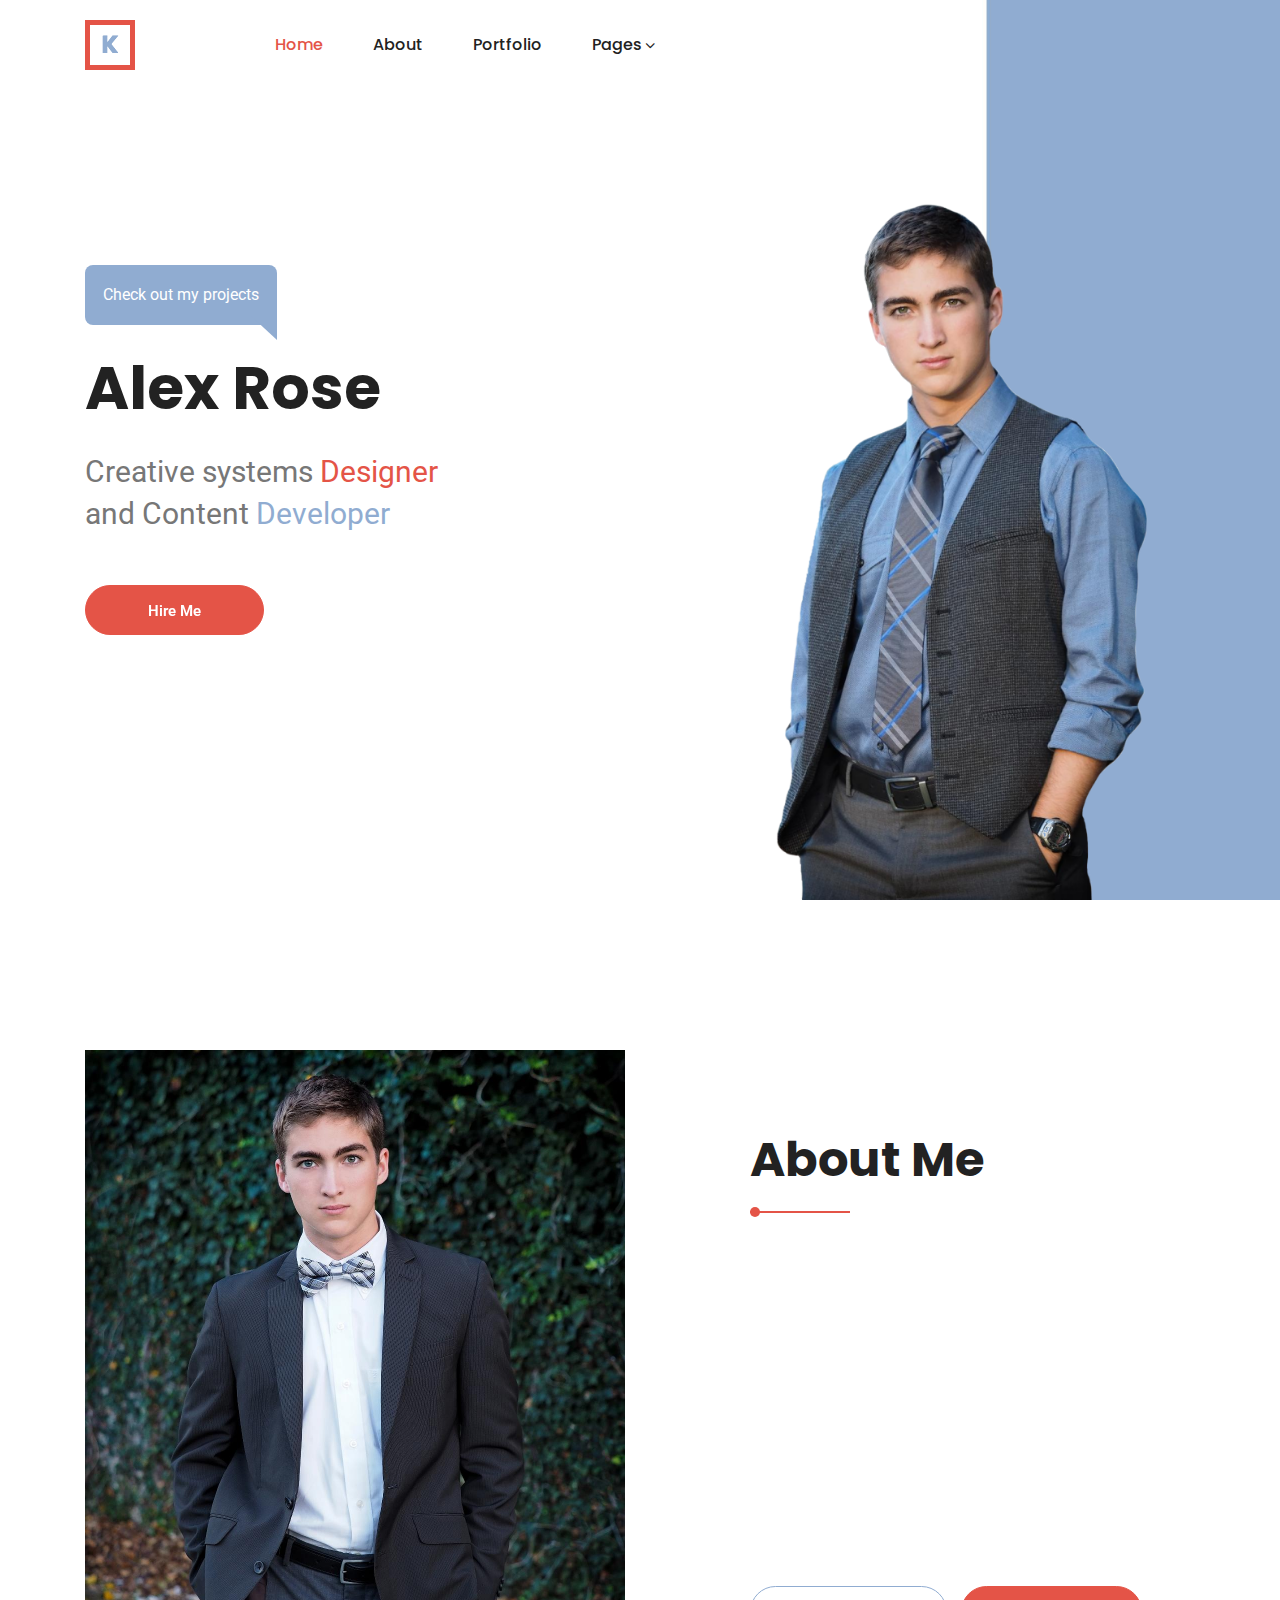
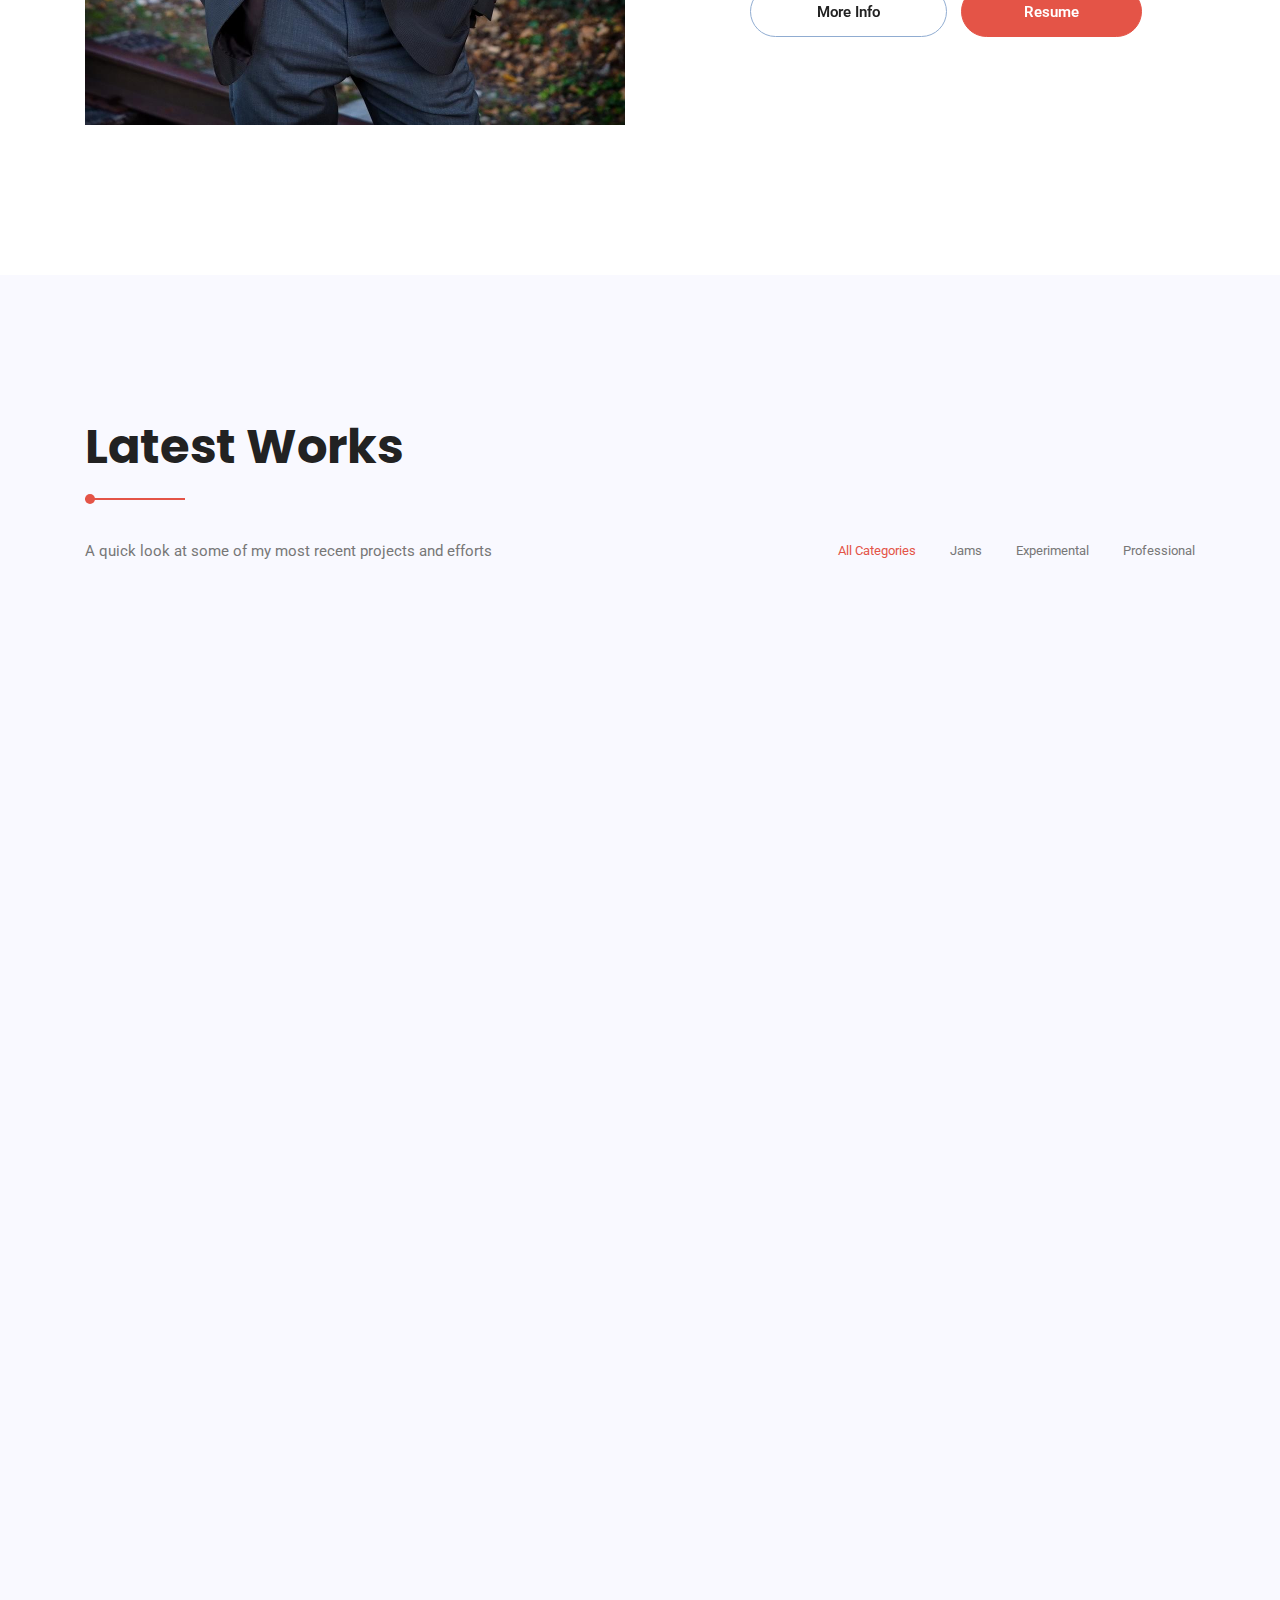
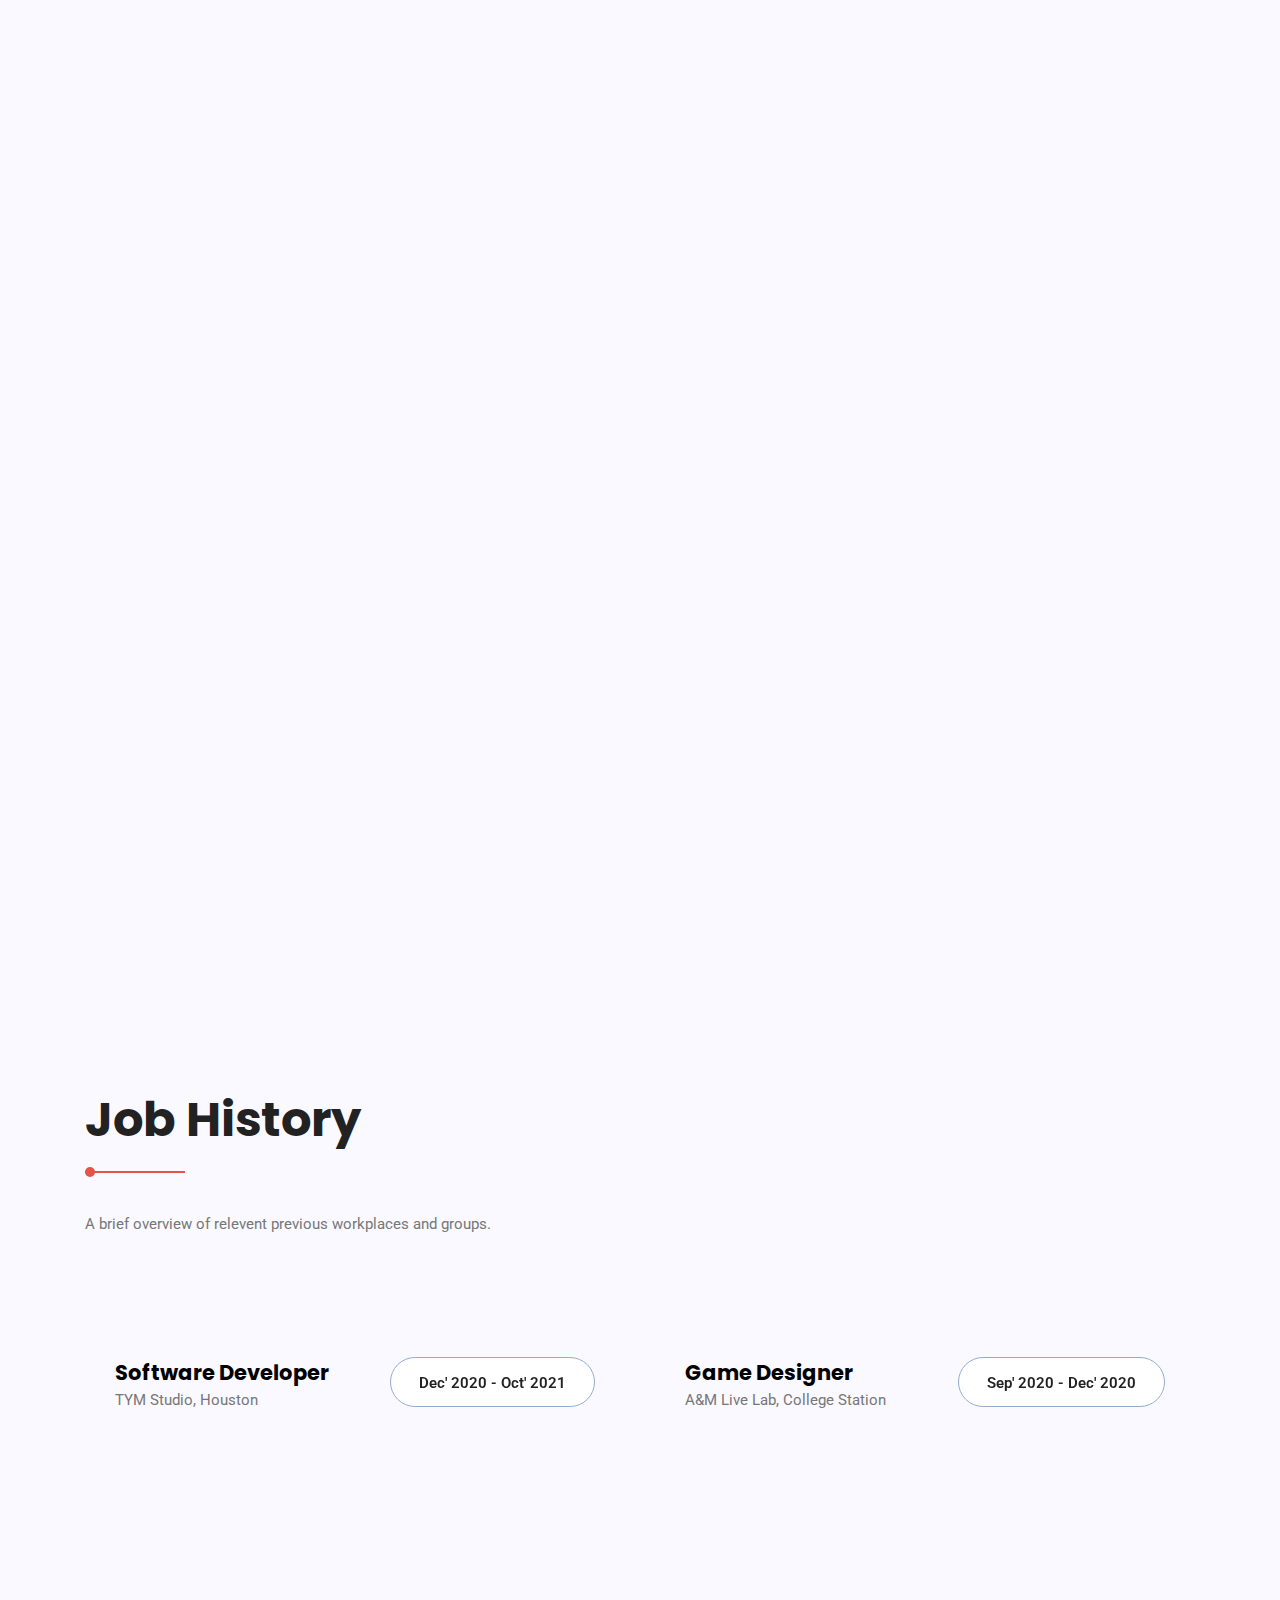
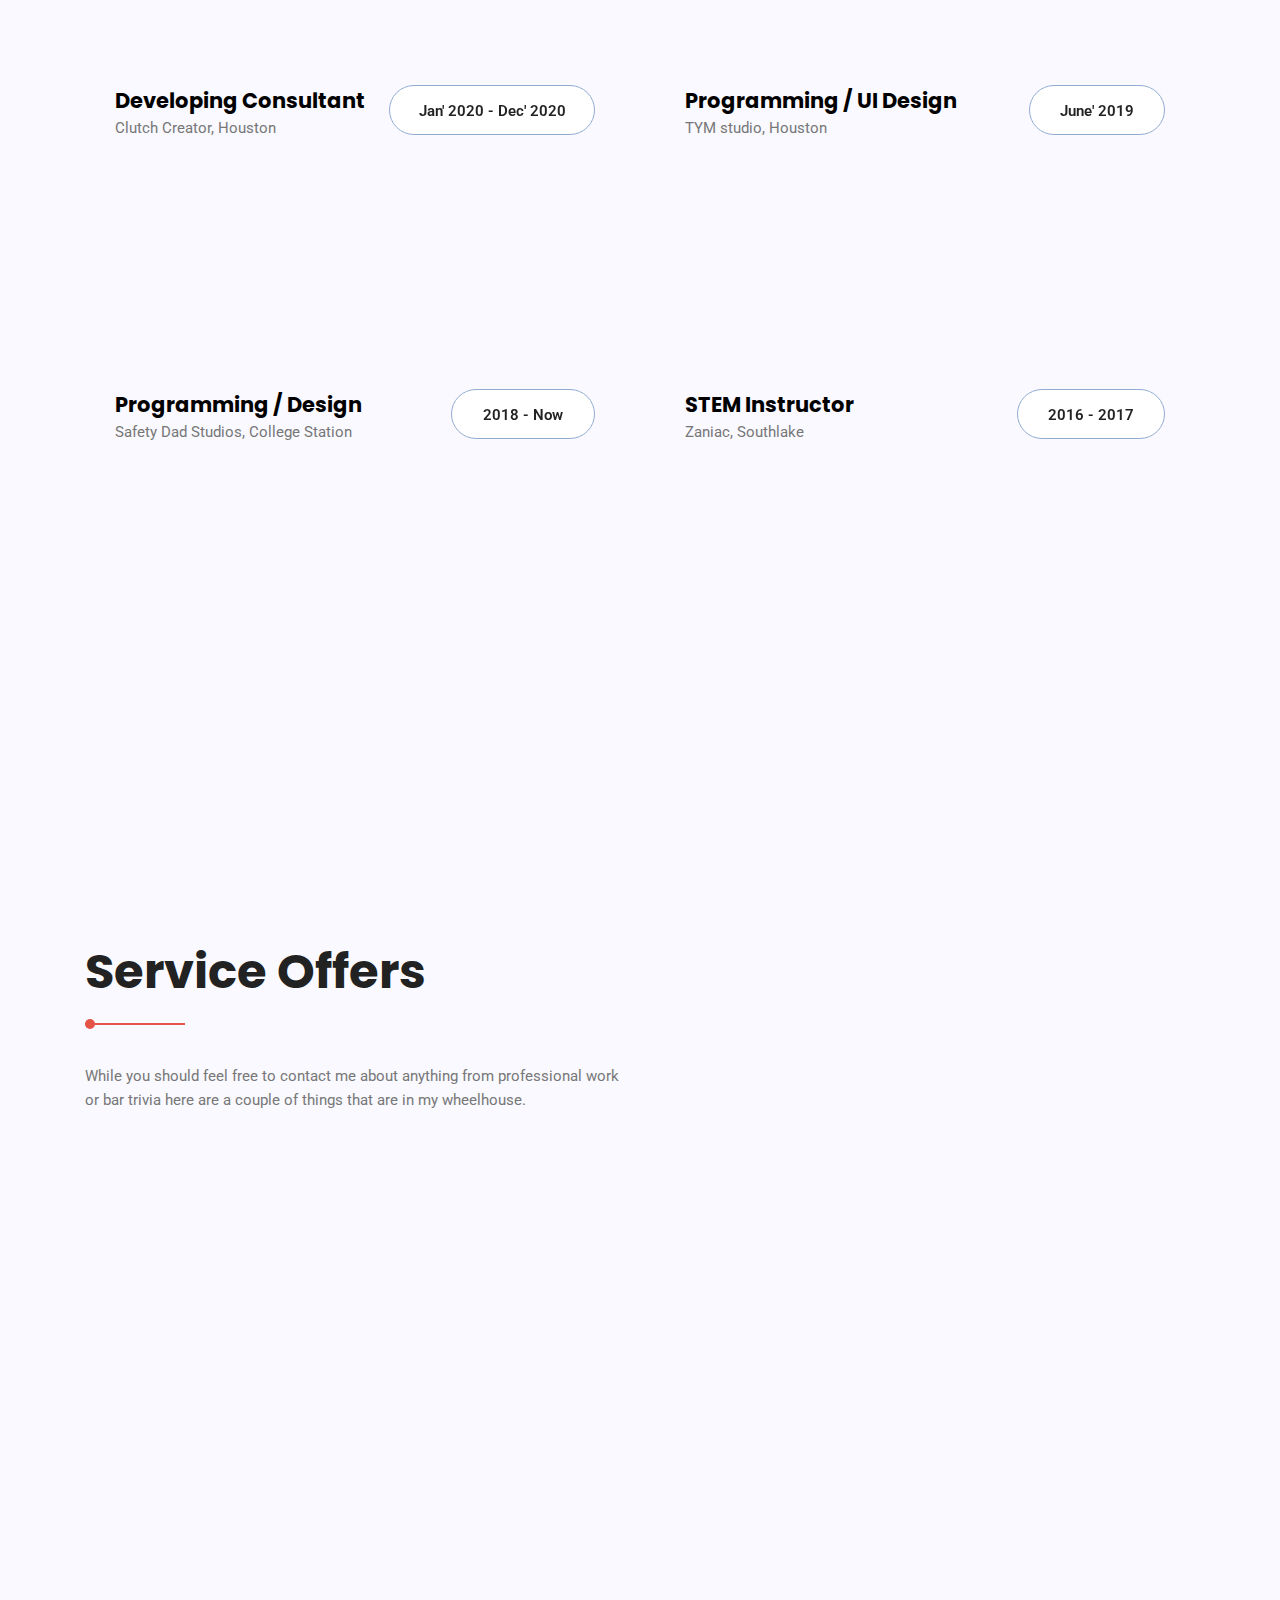
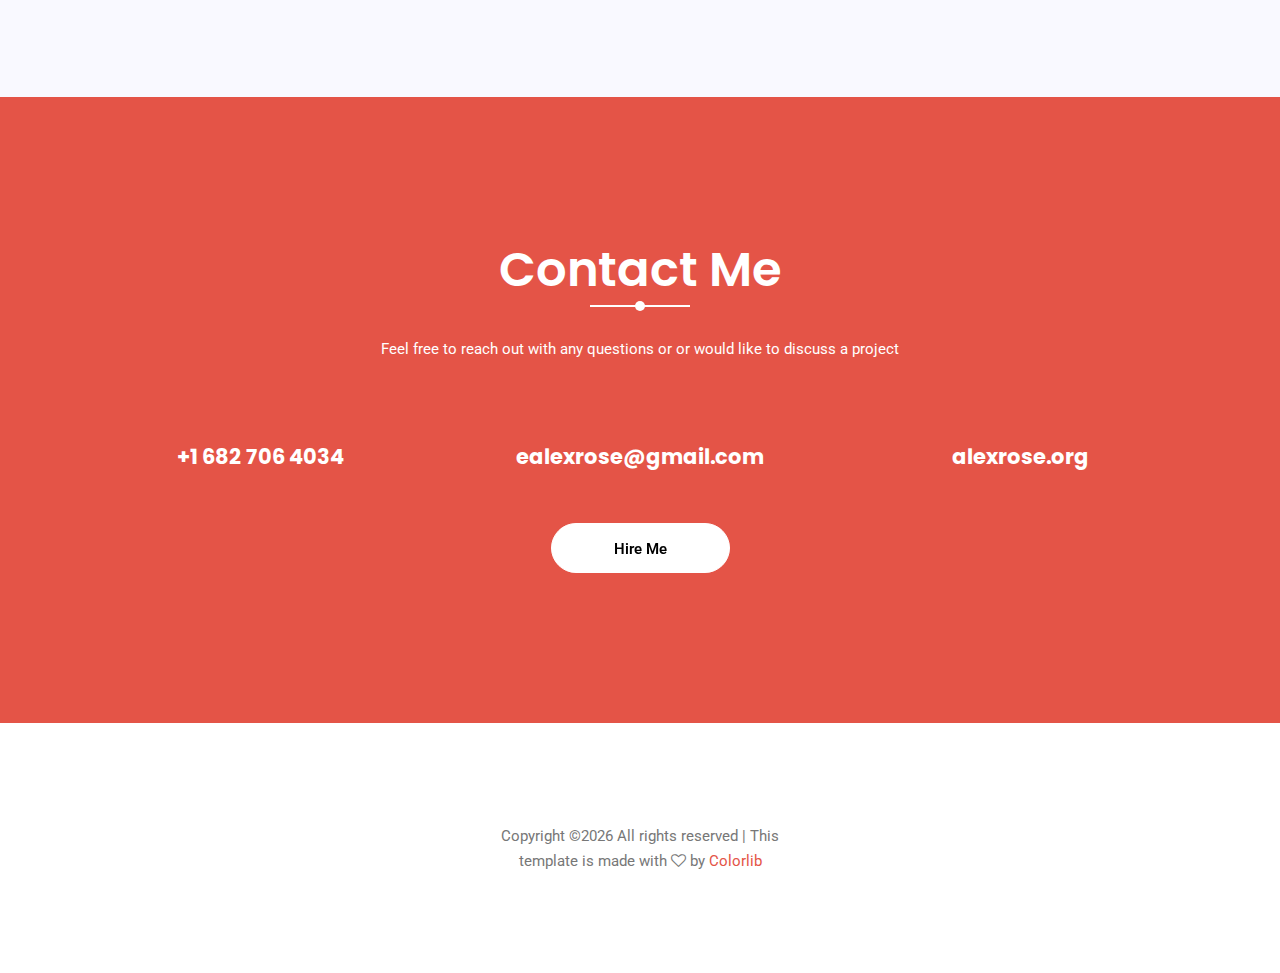
==== index.html @ 1a70bfa3 "updated about" ====
<!DOCTYPE html>
<html lang="zxx" class="no-js">

<head>
	<!-- Mobile Specific Meta -->
	<meta name="viewport" content="width=device-width, initial-scale=1, shrink-to-fit=no">
	<!-- Favicon-->
	<link rel="shortcut icon" href="img/fav.png">
	<!-- Author Meta -->
	<meta name="author" content="colorlib">
	<!-- Meta Description -->
	<meta name="description" content="">
	<!-- Meta Keyword -->
	<meta name="keywords" content="">
	<!-- meta character set -->
	<meta charset="UTF-8">
	<!-- Site Title -->
	<title>Home Page</title>

	<link href="https://fonts.googleapis.com/css?family=Poppins:100,200,400,300,500,600,700" rel="stylesheet">
	<link href="https://fonts.googleapis.com/css?family=Roboto:300,400,500,600,700,900" rel="stylesheet">
	<!--
			CSS
			============================================= -->
	<link rel="stylesheet" href="css/linearicons.css">
	<link rel="stylesheet" href="css/font-awesome.min.css">
	<link rel="stylesheet" href="css/bootstrap.css">
	<link rel="stylesheet" href="css/magnific-popup.css">
	<link rel="stylesheet" href="css/nice-select.css">
	<link rel="stylesheet" href="css/animate.min.css">
	<link rel="stylesheet" href="css/owl.carousel.css">
	<link rel="stylesheet" href="css/main.css">
</head>

<body>

	<!-- Start Preloader Area -->
	<div class="preloader-area">
		<div class="loader-box">
			<div class="loader"></div>
		</div>
	</div>
	<!-- End Preloader Area -->


	<!-- Start Header Area -->
	<header id="header">
		<div class="container main-menu">
			<div class="row align-items-center d-flex">
				<div id="logo">
					<a href="index.html"><img src="img/logo.png" alt="" title="" /></a>
				</div>
				<nav id="nav-menu-container">
					<ul class="nav-menu">
						<li class=""><a class="active" href="index.html">Home</a></li>
						<li><a href="about.html">About</a></li>
						<li><a href="portfolio.html">Portfolio</a></li>
						<li class="menu-has-children"><a href="#">Pages</a>
							<ul>

								<li><a href="contact.html">Contact</a></li>
								<!-- <li><a href="services.html">Service</a></li> -->
								<li><a href="portfolio-details.html">Portfolio Details</a></li>
							</ul>
						</li>

					</ul>
				</nav>
			</div>
		</div>
	</header>
	<!-- End Header Area -->


	<!-- start banner Area -->
	<section class="home-banner-area">
		<div class="container">
			<div class="row fullscreen d-flex align-items-center">
				<div class="banner-content col-lg-6 col-md-12 justify-content-center ">
					<div class="me wow fadeInDown" data-wow-duration="1s" data-wow-delay="1.2s">Check out my projects</div>
					<h1 class="wow fadeInUp" data-wow-duration="1s" data-wow-delay="1.7s">Alex Rose</h1>
					<div class="designation mb-50 wow fadeInUp" data-wow-duration="1s" data-wow-delay="2.1s">
						Creative systems
						<span class="designer">Designer</span>
						and Content
						<span class="developer">Developer</span>
					</div>
					<a href="#Contact-Front-Page" class="primary-btn" data-text="Hire Me">
						<span>H</span>
						<span>i</span>
						<span>r</span>
						<span>e</span>
						<span> </span>
						<span>M</span>
						<span>e</span>
					</a>
				</div>
				<div class="banner-img col-lg-6 col-md-6 align-self-end">
					<img class="img-fluid" src="img/Real.png" alt="">
				</div>
			</div>
		</div>
	</section>
	<!-- End banner Area -->





	<!-- Start About Area -->
	<section class="about-area section-gap">
		<div class="container">
			<div class="row align-items-center justify-content-between">
				<div class="col-lg-6 about-left">
					<img class="img-fluid" src="img/about-img.jpg" alt="">
				</div>
				<div class="col-lg-5 col-md-12 about-right">
					<div class="section-title">
						<h2>about me</h2>
					</div>
					<div class="mb-50 wow fadeIn" data-wow-duration=".8s">
						<p>
							Howdy! I'm Eric Alexander Rose, but you can call me Alex. I'm a programmer and student at Texas A&M. I help make and
							design video games! Right now I'm working for Alula Learning, an educational game development studio as a game developer, and on my own Indie Projects just for fun.
						</p>
						<p>
							I'm also an occasional speedrunner, real life distance runner, Eagle Scout, and happen to co-hold the record for most knock knock jokes told in one minute alongside my twin sister. I want to work
							in the game development industry, I have a passion for design and creative projects that explore niche uses and interesting mechanics. I'd love to be a part of your project in the future.
						</p>
					</div>
					<a href="about.html" class="primary-btn white" data-text="More Info">
						<span>M</span>
						<span>o</span>
						<span>r</span>
						<span>e</span>
						<span> </span>
						<span>I</span>
						<span>n</span>
						<span>f</span>
						<span>o</span>
					</a>
					<a href="docs/AlexRose-GameEngineer.pdf" class="primary-btn" download  data-text="Resume">
						<span>R</span>
						<span>e</span>
						<span>s</span>
						<span>u</span>
						<span>m</span>
						<span>e</span>
					</a>
				</div>
			</div>
		</div>
	</section>
	<!-- End About Area -->


	<!-- Start Work Area Area -->
	<section class="work-area section-gap-top section-gap-bottom-90" id="work">
		<div class="container">
			<div class="row d-flex justify-content-between align-items-end mb-80">
				<div class="col-lg-6">
					<div class="section-title">
						<h2>Latest Works</h2>
						<p>A quick look at some of my most recent projects and efforts</p>
					</div>
				</div>

				<div class="col-lg-6">
					<div class="filters">
						<ul>
							<li class="active" data-filter=".all">All Categories</li>
							<li data-filter=".jams">Jams</li>
							<li data-filter=".experimental">Experimental</li>
							<li data-filter=".professional">Professional</li>
						</ul>
					</div>
				</div>
			</div>

			<div class="filters-content">
				<div class="row grid">




					<!--Stellar Scalers-->
					<div class="single-work col-lg-4 col-md-6 col-sm-12 all jams wow fadeInUp" data-wow-duration="2s">
						<div class="relative">
							<div class="thumb">
								<div class="overlay overlay-bg"></div>
								<img class="image img-fluid" src="img/work/StellarScalarsGameplay.png" alt="">
							</div>
							<div class="middle">
								<h4>Stellar Scalers</h4>
								<div class="cat">GMTK 2021 Submission</div>
							</div>
							<a class="overlay" href="portfolio-details.html"></a>
						</div>
					</div>

					<!-- How Deep Does This Go?  -->
					<div class="single-work col-lg-8 col-md-12 col-sm-14 all experimental professional wow fadeInUp" data-wow-duration="2s" >
						<div class="relative">
							<div class="thumb">
								<div class="overlay overlay-bg"></div>
								<img class="image img-fluid" src="img/work/HDDTG.png" alt="">
							</div>
							<div class="middle">
								<h4>How Deep Does This Go</h4>
								<div class="cat">Polished version of my jam game about the fantasy of being a conspiracy theorist.<br><br> Original game declared first overall winner in the University of Texas A&M Spring 2021 Semester Game Jam</div>
							</div>
							<a class="overlay" href="portfolio-details.html"></a>
						</div>
					</div>

					<!--Rats and Ruin-->
					<div class="single-work col-lg-4 col-md-6 col-sm-12 all jams wow fadeInUp" data-wow-duration="2s">
						<div class="relative">
							<div class="thumb">
								<div class="overlay overlay-bg"></div>
								<img class="image img-fluid" src="img/work/RatsAndRuin.png" alt="">
							</div>
							<div class="middle">
								<h4>Rats and Ruin</h4>
								<div class="cat">Blackthorn Prod Jam Entry, sacrifice towers to make your other defenses stronger</div>
							</div>
							<a class="overlay" href="portfolio-details.html"></a>
						</div>
					</div>



					<!--One Player Online-->
					<div class="single-work col-lg-8 col-md-12 col-sm-14 all jam experimental wow fadeInUp" data-wow-duration="2s" >
						<div class="relative">
							<div class="thumb">
								<div class="overlay overlay-bg"></div>
								<img class="image img-fluid" src="img/work/OnePlayerOnline.png" alt="">
							</div>
							<div class="middle">
								<h4>One Player Online</h4>
								<div class="cat">A time travel based battle royale</div>
							</div>
							<a class="overlay" href="portfolio-details.html"></a>
						</div>
					</div>



					<div class="single-work col-lg-8 col-md-12 col-sm-14 all experimental jams wow fadeInUp" data-wow-duration="2s" data-wow-delay="0.2s">
						<div class="relative">
							<div class="thumb">
								<div class="overlay overlay-bg"></div>
								<img class="image img-fluid" src="img/work/FPT.png" alt="">
							</div>
							<div class="middle">
								<h4>First Person Tetris</h4>
								<div class="cat">What if you were kidnapped by a mad scientist and force to escape the an arcade classic from inside?<div></div>First Person Tetris finished second in the spring 2020 TAGD semester game jam </div>
							</div>
							<a class="overlay" href="portfolio-details.html"></a>
						</div>
					</div>

					<!--Annahilation of the Uni-->
					<div class="single-work col-lg-4 col-md-6 col-sm-12 all jams wow fadeInUp" data-wow-duration="2s">
						<div class="relative">
							<div class="thumb">
								<div class="overlay overlay-bg"></div>
								<img class="image img-fluid" src="img/work/Uni.png" alt="">
							</div>
							<div class="middle">
								<h4>Annahilation of the Uni</h4>
								<div class="cat">Chillenium 2018 Game</div>
							</div>
							<a class="overlay" href="portfolio-details.html"></a>
						</div>
					</div>

					<div class="single-work col-lg-4 col-md-6 col-sm-12 all experimental professional wow fadeInUp" data-wow-duration="2s" data-wow-delay="0.2s">
						<div class="relative">
							<div class="thumb">
								<div class="overlay overlay-bg"></div>
								<img class="image img-fluid" src="img/work/comfort.png" alt="">
							</div>
							<div class="middle">
								<h4>Healthcare Games</h4>
								<div class="cat">Competed as a programmer on a reality tv show about game development.<div></div> Winning top Coder overall</div>
							</div>
							<a class="overlay" href="portfolio-details.html"></a>
						</div>
					</div>


					<div class="single-work col-lg-4 col-md-6 col-sm-12 all experimental wow fadeInUp" data-wow-duration="2s" data-wow-delay="0.4s">
						<div class="relative">
							<div class="thumb">
								<div class="overlay overlay-bg"></div>
								<img class="image img-fluid" src="img/work/Desktop.jpg" alt="">
							</div>
							<div class="middle">
								<h4>Found Computer</h4>
								<div class="cat">A small experiment about telling a story via a found computer</div>
							</div>
							<a class="overlay" href="portfolio-details.html"></a>
						</div>
					</div>
					<div class="single-work col-lg-4 col-md-6 col-sm-12 all experimental professional wow fadeInUp" data-wow-duration="2s" data-wow-delay="0.4s">
						<div class="relative">
							<div class="thumb">
								<div class="overlay overlay-bg"></div>
								<img class="image img-fluid" src="img/work/Rover.png" alt="">
							</div>
							<div class="middle">
								<h4>Planet Rover</h4>
								<div class="cat">Looks like nasa forgot to give this rover all the batteries they need. And when they go looking for them they end up on one heck of an adventure</div>
							</div>
							<a class="overlay" href="portfolio-details.html"></a>
						</div>
					</div>
					<div class="single-work col-lg-4 col-md-6 col-sm-12 all experimental jams wow fadeInUp" data-wow-duration="2s" data-wow-delay="0.4s">
						<div class="relative">
							<div class="thumb">
								<div class="overlay overlay-bg"></div>
								<img class="image img-fluid" src="img/work/Ship.png" alt="">
							</div>
							<div class="middle">
								<h4>Constellation Chaos</h4>
								<div class="cat">Not all ship systems can be powered, manage carefully so you don't run out of control in this Game Makers Toolkit 2020 jam entry</div>
							</div>
							<a class="overlay" href="portfolio-details.html"></a>
						</div>
					</div>

					<div class="single-work col-lg-4 col-md-6 col-sm-12 all experimental jams wow fadeInUp" data-wow-duration="2s" data-wow-delay="0.6s">
						<div class="relative">
							<div class="thumb">
								<div class="overlay overlay-bg"></div>
								<img class="image img-fluid" src="img/work/Wobble.jpg" alt="">
							</div>
							<div class="middle">
								<h4>Smashed Brothers brawl</h4>
								<div class="cat">two button 3D fighting game</div>
							</div>
							<a class="overlay" href="portfolio-details.html"></a>
						</div>
					</div>
					<div class="single-work col-lg-4 col-md-6 col-sm-12 all jams wow fadeInUp" data-wow-duration="2s" data-wow-delay="0.6s">
						<div class="relative">
							<div class="thumb">
								<div class="overlay overlay-bg"></div>
								<img class="image img-fluid" src="img/work/DankTanks.png" alt="">
							</div>
							<div class="middle">
								<h4>Dank Tanks</h4>
								<div class="cat">Pick up the mercenary army men and rain havoc on your enemy. Chillenium 2019 Entry</div>
							</div>
							<a class="overlay" href="portfolio-details.html"></a>
						</div>
					</div>
				<div class="single-work col-lg-4 col-md-6 col-sm-12 all experimental wow fadeInUp" data-wow-duration="2s" data-wow-delay="0.2s">
						<div class="relative">
							<div class="thumb">
								<div class="overlay overlay-bg"></div>
								<img class="image img-fluid" src="img/work/VOK.jpg" alt="">
							</div>
							<div class="middle">
								<h4>Valley of Kings</h4>
								<div class="cat">Graduate Educational Project</div>
							</div>
							<a class="overlay" href="portfolio-details.html"></a>
						</div>
					</div>
				</div>
			</div>
		</div>
	</section>
	<!-- End Work Area Area -->


	<!-- Start Job History Area Area -->
	<section class="job-area offwhite section-gap-top section-gap-bottom-90">
		<div class="container">
			<div class="row d-flex">
				<div class="col-lg-12">
					<div class="section-title">
						<h2>Job History</h2>
						<p>A brief overview of relevent previous workplaces and groups.</p>
					</div>
				</div>
			</div>


			<div class="row">

				<div class="col-lg-6">
					<div class="single-job">
						<div class="top-sec d-flex justify-content-between">
							<div class="top-left">
								<h4>Software Developer</h4>
								<p>TYM Studio, Houston</p>
							</div>
							<div class="top-right">
								<a href="#" class="primary-btn" data-text="Dec' 2020 - Oct' 2021">
									<span>D</span><span>e</span><span>c</span>
									<span>'</span><span>20</span><span>20</span>
									<span>-</span><span> </span>
									<span>O</span><span>c</span><span>t</span>
									<span>'</span><span>20</span><span>21</span>
								</a>
							</div>
						</div>
						<div class="bottom-sec wow fadeIn" data-wow-duration="2s">
							Implemented all of the maintenence activities in the Texas Children's Hospital research and treatment application Therapon. Functioned as lead developer for additional web development project On Tap. Offered critical expertise in relevant work areas were new and unfamilair technology was utilized by the rest of the team. Also managed much of the client interaction.
						</div>
					</div>
				</div>

				<div class="col-lg-6">
					<div class="single-job">
						<div class="top-sec d-flex justify-content-between">
							<div class="top-left">
								<h4>Game Designer</h4>
								<p>A&M Live Lab, College Station</p>
							</div>
							<div class="top-right">
								<a href="#" class="primary-btn" data-text="Sep' 2020 - Dec' 2020">
									<span>S</span><span>e</span><span>p</span>
									<span>'</span><span>20</span><span>20</span>
									<span>-</span><span> </span>
									<span>D</span><span>e</span><span>c</span>
									<span>'</span><span>20</span><span>20</span>
								</a>
							</div>
						</div>
						<div class="bottom-sec wow fadeIn" data-wow-duration="2s">
							Worked to create an ideal environment for the player and consumer of interactive media as created by the Texas A&M live lab, utilized expertise on intermechanical systems as well as player psychology.
							Additionally tasked with creating documentation for communication between the programming team and design team. </div>
					</div>
				</div>

				<div class="col-lg-6">
					<div class="single-job">
						<div class="top-sec d-flex justify-content-between">
							<div class="top-left">
								<h4>Developing Consultant</h4>
								<p>Clutch Creator, Houston</p>
							</div>
							<div class="top-right">
								<a href="#" class="primary-btn" data-text="Jan' 2020 - Dec' 2020">
									<span>J</span><span>a</span><span>n</span>
									<span>'</span><span>20</span><span>20</span>
									<span>-</span><span> </span>
									<span>D</span><span>e</span><span>c</span>
									<span>'</span><span>20</span><span>20</span>
								</a>
							</div>
						</div>
						<div class="bottom-sec wow fadeIn" data-wow-duration="2s">
							Worked on the creation, maintenence, and documentation of new and ported tools and features available for the cutting edge utility Clutch Creator. Brought over tools such as React Bootstrap, as well as creating products for in conjunction with the University of Houston.
						</div>
					</div>
				</div>

				<div class="col-lg-6">
					<div class="single-job">
						<div class="top-sec d-flex justify-content-between">
							<div class="top-left">
								<h4>Programming / UI Design</h4>
								<p>TYM studio, Houston</p>
							</div>
							<div class="top-right">
								<a href="#" class="primary-btn" data-text="June' 2019">
									<span>J</span><span>u</span><span>n</span><span>e</span>
									<span>'</span><span> </span><span>2</span><span>0</span><span>1</span><span>9</span>
									<span> </span>
								</a>
							</div>
						</div>
						<div class="bottom-sec wow fadeIn" data-wow-duration="2s" data-wow-delay="0.2s">
							Hosted by the world-renown Texas Medical Center’s TMC Innovation Institute, the Healthcare Games Showdown™ was
							an Accelerator meets Hack-a-thon Game Jam in which medical and healthcare games or gamification concepts were
							created by college students under the mentorship of medical professionals and video game industry veterans.
						</div>
					</div>
				</div>

				<div class="col-lg-6">
					<div class="single-job">
						<div class="top-sec d-flex justify-content-between">
							<div class="top-left">
								<h4>Programming /  Design</h4>
								<p>Safety Dad Studios, College Station</p>
							</div>
							<div class="top-right">
								<a href="#" class="primary-btn" data-text="2018 - Now">
									<span>2</span><span>0</span><span>1</span><span>8</span>
									<span> </span><span>-</span>
									<span> </span><span>2</span><span>0</span><span>2</span><span>0</span>
								</a>
							</div>
						</div>
						<div class="bottom-sec wow fadeIn" data-wow-duration="2s" data-wow-delay="0.2s">
							Formed after attending chillenium, the worlds largest student run game jam, to work on many back to back semester long game jams as well as indie projects and experimental workshops. The Studio has evolved to create small and unique games with a quick turnaround. Took on the role of team coordinater and Lead
							Programmer. Providing the main design of games such as Planet Rover, One Player Online, First Person Tetris, How Deep Does This Go, and more. Additionally still participating in Jams with a greater focus on polish and competitiveness.
						</div>
					</div>
				</div>

				<div class="col-lg-6">
					<div class="single-job">
						<div class="top-sec d-flex justify-content-between">
							<div class="top-left">
								<h4>STEM Instructor</h4>
								<p>Zaniac, Southlake</p>
							</div>
							<div class="top-right">
								<a href="#" class="primary-btn" data-text="2016 - 2017">
									<span> </span><span> </span>
									<span>2</span><span>0</span><span>1</span><span>6</span>
									<span> </span><span>-</span><span> </span><span>2</span><span>0</span><span>1</span><span>7</span>
									<span> </span><span></span><span></span><span></span>
								</a>
							</div>
						</div>
						<div class="bottom-sec wow fadeIn" data-wow-duration="2s" data-wow-delay="0.2s">
							Taught dozens of students in aspects of STEM education with topics ranging from creating an app, python, modding minecraft, and 3D printing.
							Wrote part of the curriculum for several of these classes and extended materials to ensure students were able to go above and beyond.
						</div>
					</div>
				</div>


			</div>
		</div>
	</section>
	<!-- End Job Historyt Area Area -->

	<!-- Start Service Area -->
	<section class="service-area section-gap">
		<div class="container">
			<div class="row">
				<div class="col-lg-12">
					<div class="section-title">
						<h2>Service Offers</h2>
						<p>While you should feel free to contact me about anything from professional work or bar trivia here are a couple of things that are in my wheelhouse.</p>
					</div>
				</div>
			</div>
			<div class="row">
				<div class="col-lg-3 col-md-6">
					<div class="single-service wow fadeInUp" data-wow-duration="1s" data-wow-delay="0.2s">
						<span class="lnr lnr-laptop-phone"></span>
						<h4><span>Software</span> Development
						</h4>
						<p>To create the mechanics and systems that make up a consumable software</p>
					</div>
				</div>
				<div class="col-lg-3 col-md-6">
					<div class="single-service wow fadeInUp" data-wow-duration="1s">
						<span class="lnr lnr-screen"></span>
						<h4>
							<span>Interactive</span> Design
						</h4>
						<p>To architect complex user interactions for an ideal desired outcome</p>
					</div>
				</div>
				<div class="col-lg-3 col-md-6">
					<div class="single-service wow fadeInUp" data-wow-duration="1s" data-wow-delay="0.4s">
						<span class="lnr lnr-database"></span>
						<h4><span>Web</span> Development
						</h4>
						<p>Elegant Website design and construction both personal and professional</p>
					</div>
				</div>
				<div class="col-lg-3 col-md-6">
					<div class="single-service wow fadeInUp" data-wow-duration="1s" data-wow-delay="0.6s">
						<span class="lnr lnr-chart-bars"></span>
						<h4><span>Data</span> Structures
						</h4>
						<p>Organization and interpretation of varieties of information           </p>
					</div>
				</div>
			</div>
		</div>
	</section>
	<!-- End Service Area -->


	<!-- Start Testimonials Area --
	<section class="testimonials_area section-gap">
		<div class="container">
			<div class="testi_slider owl-carousel">
				<div class="item">
					<div class="testi_item">
						<img src="img/quote.png" alt="">
						<h4>Fanny Spencer</h4>
						<ul class="list">
							<li><a href="#"><i class="fa fa-star"></i></a></li>
							<li><a href="#"><i class="fa fa-star"></i></a></li>
							<li><a href="#"><i class="fa fa-star"></i></a></li>
							<li><a href="#"><i class="fa fa-star"></i></a></li>
							<li><a href="#"><i class="fa fa-star"></i></a></li>
						</ul>
						<div class="wow fadeIn" data-wow-duration="1s">
							<p>
								As conscious traveling Paup ers we must always be oncerned about our dear Mother Earth. If you think about it, you travel
								across her face <br> and She is the host to your journey.
							</p>
						</div>
					</div>
				</div>
				<div class="item">
					<div class="testi_item">
						<img src="img/quote.png" alt="">
						<h4>Fanny Spencer</h4>
						<ul class="list">
							<li><a href="#"><i class="fa fa-star"></i></a></li>
							<li><a href="#"><i class="fa fa-star"></i></a></li>
							<li><a href="#"><i class="fa fa-star"></i></a></li>
							<li><a href="#"><i class="fa fa-star"></i></a></li>
							<li><a href="#"><i class="fa fa-star"></i></a></li>
						</ul>
						<div class="wow fadeIn" data-wow-duration="1s">
							<p>
								As conscious traveling Paup ers we must always be oncerned about our dear Mother Earth. If you think about it, you travel
								across her face <br> and She is the host to your journey.
							</p>
						</div>
					</div>
				</div>
				<div class="item">
					<div class="testi_item">
						<img src="img/quote.png" alt="">
						<h4>Fanny Spencer</h4>
						<ul class="list">
							<li><a href="#"><i class="fa fa-star"></i></a></li>
							<li><a href="#"><i class="fa fa-star"></i></a></li>
							<li><a href="#"><i class="fa fa-star"></i></a></li>
							<li><a href="#"><i class="fa fa-star"></i></a></li>
							<li><a href="#"><i class="fa fa-star"></i></a></li>
						</ul>
						<div class="wow fadeIn" data-wow-duration="1s">
							<p>
								As conscious traveling Paup ers we must always be oncerned about our dear Mother Earth. If you think about it, you travel
								across her face <br> and She is the host to your journey.
							</p>
						</div>
					</div>
				</div>
			</div>
		</div>
	</section>
	 End Testimonials Area -->


	<!-- Start Contact Area -->
	<section class="contact-area section-gap" id="Contact-Front-Page">
		<div class="container">
			<div class="row">
				<div class="col-lg-12">
					<div class="contact-title">
						<h2>Contact Me</h2>
						<p>Feel free to reach out with any questions or or would like to discuss a project</p>
					</div>
				</div>
			</div>

			<div class="row mt-80">
				<div class="col-lg-4 col-md-4">
					<div class="contact-box">
						<h4>+1 682 706 4034</h4>
					</div>
				</div>
				<div class="col-lg-4 col-md-4">
					<div class="contact-box">
						<h4>ealexrose@gmail.com</h4>
					</div>
				</div>
				<div class="col-lg-4 col-md-4">
					<div class="contact-box">
						<h4>alexrose.org</h4>
					</div>
				</div>
			</div>

			<div class="row">
				<div class="col-lg-12 text-center">
					<a href="mailto:ealexrose@gmail.com?subject=I want to contact you about a project" class="primary-btn mt-50" data-text="Hire Me">
						<span>H</span>
						<span>i</span>
						<span>r</span>
						<span>e</span>
						<span> </span>
						<span>M</span>
						<span>e</span>
					</a>
				</div>
			</div>
		</div>
	</section>
	<!-- End Contact Area -->


	<!-- start footer Area -->
	<footer class="footer-area">
		<div class="container">
			<div class="row justify-content-center">
				<div class="col-lg-12">
					<div class="footer-top flex-column">
						<div class="footer-logo">

					</div>
				</div>
			</div>
			<div class="row footer-bottom justify-content-center">
				<p class="col-lg-8 col-sm-12 footer-text">
					<!-- Link back to Colorlib can't be removed. Template is licensed under CC BY 3.0. -->
Copyright &copy;<script>document.write(new Date().getFullYear());</script> All rights reserved | This template is made with <i class="fa fa-heart-o" aria-hidden="true"></i> by <a href="https://colorlib.com" target="_blank">Colorlib</a>
<!-- Link back to Colorlib can't be removed. Template is licensed under CC BY 3.0. --></p>
			</div>
		</div>
	</footer>
	<!-- End footer Area -->

	<!-- ####################### Start Scroll to Top Area ####################### -->
	<div id="back-top">
		<a title="Go to Top" href="#">
			<i class="lnr lnr-arrow-up"></i>
		</a>
	</div>
	<!-- ####################### End Scroll to Top Area ####################### -->

	<script src="js/vendor/jquery-2.2.4.min.js"></script>
	<script src="https://cdnjs.cloudflare.com/ajax/libs/popper.js/1.12.9/umd/popper.min.js" integrity="sha384-ApNbgh9B+Y1QKtv3Rn7W3mgPxhU9K/ScQsAP7hUibX39j7fakFPskvXusvfa0b4Q"
	 crossorigin="anonymous"></script>
	<script src="js/vendor/bootstrap.min.js"></script>
	<script type="text/javascript" src="https://maps.googleapis.com/maps/api/js?key=AIzaSyBhOdIF3Y9382fqJYt5I_sswSrEw5eihAA"></script>
	<script src="js/easing.min.js"></script>
	<script src="js/hoverIntent.js"></script>
	<script src="js/superfish.min.js"></script>
	<script src="js/mn-accordion.js"></script>
	<script src="js/jquery.ajaxchimp.min.js"></script>
	<script src="js/jquery.magnific-popup.min.js"></script>
	<script src="js/owl.carousel.min.js"></script>
	<script src="js/jquery.nice-select.min.js"></script>
	<script src="js/isotope.pkgd.min.js"></script>
	<script src="js/jquery.circlechart.js"></script>
	<script src="js/mail-script.js"></script>
	<script src="js/wow.min.js"></script>
	<script src="js/main.js"></script>
</body>

</html>
---- css/linearicons.css ----
@font-face {
	font-family: 'Linearicons-Free';
	src:url('../fonts/Linearicons-Free.eot?w118d');
	src:url('../fonts/Linearicons-Free.eot?#iefixw118d') format('embedded-opentype'),
		url('../fonts/Linearicons-Free.woff2?w118d') format('woff2'),
		url('../fonts/Linearicons-Free.woff?w118d') format('woff'),
		url('../fonts/Linearicons-Free.ttf?w118d') format('truetype'),
		url('../fonts/Linearicons-Free.svg?w118d#Linearicons-Free') format('svg');
	font-weight: normal;
	font-style: normal;
}

.lnr {
	font-family: 'Linearicons-Free';
	speak: none;
	font-style: normal;
	font-weight: normal;
	font-variant: normal;
	text-transform: none;
	line-height: 1;

	/* Better Font Rendering =========== */
	-webkit-font-smoothing: antialiased;
	-moz-osx-font-smoothing: grayscale;
}

.lnr-home:before {
	content: "\e800";
}
.lnr-apartment:before {
	content: "\e801";
}
.lnr-pencil:before {
	content: "\e802";
}
.lnr-magic-wand:before {
	content: "\e803";
}
.lnr-drop:before {
	content: "\e804";
}
.lnr-lighter:before {
	content: "\e805";
}
.lnr-poop:before {
	content: "\e806";
}
.lnr-sun:before {
	content: "\e807";
}
.lnr-moon:before {
	content: "\e808";
}
.lnr-cloud:before {
	content: "\e809";
}
.lnr-cloud-upload:before {
	content: "\e80a";
}
.lnr-cloud-download:before {
	content: "\e80b";
}
.lnr-cloud-sync:before {
	content: "\e80c";
}
.lnr-cloud-check:before {
	content: "\e80d";
}
.lnr-database:before {
	content: "\e80e";
}
.lnr-lock:before {
	content: "\e80f";
}
.lnr-cog:before {
	content: "\e810";
}
.lnr-trash:before {
	content: "\e811";
}
.lnr-dice:before {
	content: "\e812";
}
.lnr-heart:before {
	content: "\e813";
}
.lnr-star:before {
	content: "\e814";
}
.lnr-star-half:before {
	content: "\e815";
}
.lnr-star-empty:before {
	content: "\e816";
}
.lnr-flag:before {
	content: "\e817";
}
.lnr-envelope:before {
	content: "\e818";
}
.lnr-paperclip:before {
	content: "\e819";
}
.lnr-inbox:before {
	content: "\e81a";
}
.lnr-eye:before {
	content: "\e81b";
}
.lnr-printer:before {
	content: "\e81c";
}
.lnr-file-empty:before {
	content: "\e81d";
}
.lnr-file-add:before {
	content: "\e81e";
}
.lnr-enter:before {
	content: "\e81f";
}
.lnr-exit:before {
	content: "\e820";
}
.lnr-graduation-hat:before {
	content: "\e821";
}
.lnr-license:before {
	content: "\e822";
}
.lnr-music-note:before {
	content: "\e823";
}
.lnr-film-play:before {
	content: "\e824";
}
.lnr-camera-video:before {
	content: "\e825";
}
.lnr-camera:before {
	content: "\e826";
}
.lnr-picture:before {
	content: "\e827";
}
.lnr-book:before {
	content: "\e828";
}
.lnr-bookmark:before {
	content: "\e829";
}
.lnr-user:before {
	content: "\e82a";
}
.lnr-users:before {
	content: "\e82b";
}
.lnr-shirt:before {
	content: "\e82c";
}
.lnr-store:before {
	content: "\e82d";
}
.lnr-cart:before {
	content: "\e82e";
}
.lnr-tag:before {
	content: "\e82f";
}
.lnr-phone-handset:before {
	content: "\e830";
}
.lnr-phone:before {
	content: "\e831";
}
.lnr-pushpin:before {
	content: "\e832";
}
.lnr-map-marker:before {
	content: "\e833";
}
.lnr-map:before {
	content: "\e834";
}
.lnr-location:before {
	content: "\e835";
}
.lnr-calendar-full:before {
	content: "\e836";
}
.lnr-keyboard:before {
	content: "\e837";
}
.lnr-spell-check:before {
	content: "\e838";
}
.lnr-screen:before {
	content: "\e839";
}
.lnr-smartphone:before {
	content: "\e83a";
}
.lnr-tablet:before {
	content: "\e83b";
}
.lnr-laptop:before {
	content: "\e83c";
}
.lnr-laptop-phone:before {
	content: "\e83d";
}
.lnr-power-switch:before {
	content: "\e83e";
}
.lnr-bubble:before {
	content: "\e83f";
}
.lnr-heart-pulse:before {
	content: "\e840";
}
.lnr-construction:before {
	content: "\e841";
}
.lnr-pie-chart:before {
	content: "\e842";
}
.lnr-chart-bars:before {
	content: "\e843";
}
.lnr-gift:before {
	content: "\e844";
}
.lnr-diamond:before {
	content: "\e845";
}
.lnr-linearicons:before {
	content: "\e846";
}
.lnr-dinner:before {
	content: "\e847";
}
.lnr-coffee-cup:before {
	content: "\e848";
}
.lnr-leaf:before {
	content: "\e849";
}
.lnr-paw:before {
	content: "\e84a";
}
.lnr-rocket:before {
	content: "\e84b";
}
.lnr-briefcase:before {
	content: "\e84c";
}
.lnr-bus:before {
	content: "\e84d";
}
.lnr-car:before {
	content: "\e84e";
}
.lnr-train:before {
	content: "\e84f";
}
.lnr-bicycle:before {
	content: "\e850";
}
.lnr-wheelchair:before {
	content: "\e851";
}
.lnr-select:before {
	content: "\e852";
}
.lnr-earth:before {
	content: "\e853";
}
.lnr-smile:before {
	content: "\e854";
}
.lnr-sad:before {
	content: "\e855";
}
.lnr-neutral:before {
	content: "\e856";
}
.lnr-mustache:before {
	content: "\e857";
}
.lnr-alarm:before {
	content: "\e858";
}
.lnr-bullhorn:before {
	content: "\e859";
}
.lnr-volume-high:before {
	content: "\e85a";
}
.lnr-volume-medium:before {
	content: "\e85b";
}
.lnr-volume-low:before {
	content: "\e85c";
}
.lnr-volume:before {
	content: "\e85d";
}
.lnr-mic:before {
	content: "\e85e";
}
.lnr-hourglass:before {
	content: "\e85f";
}
.lnr-undo:before {
	content: "\e860";
}
.lnr-redo:before {
	content: "\e861";
}
.lnr-sync:before {
	content: "\e862";
}
.lnr-history:before {
	content: "\e863";
}
.lnr-clock:before {
	content: "\e864";
}
.lnr-download:before {
	content: "\e865";
}
.lnr-upload:before {
	content: "\e866";
}
.lnr-enter-down:before {
	content: "\e867";
}
.lnr-exit-up:before {
	content: "\e868";
}
.lnr-bug:before {
	content: "\e869";
}
.lnr-code:before {
	content: "\e86a";
}
.lnr-link:before {
	content: "\e86b";
}
.lnr-unlink:before {
	content: "\e86c";
}
.lnr-thumbs-up:before {
	content: "\e86d";
}
.lnr-thumbs-down:before {
	content: "\e86e";
}
.lnr-magnifier:before {
	content: "\e86f";
}
.lnr-cross:before {
	content: "\e870";
}
.lnr-menu:before {
	content: "\e871";
}
.lnr-list:before {
	content: "\e872";
}
.lnr-chevron-up:before {
	content: "\e873";
}
.lnr-chevron-down:before {
	content: "\e874";
}
.lnr-chevron-left:before {
	content: "\e875";
}
.lnr-chevron-right:before {
	content: "\e876";
}
.lnr-arrow-up:before {
	content: "\e877";
}
.lnr-arrow-down:before {
	content: "\e878";
}
.lnr-arrow-left:before {
	content: "\e879";
}
.lnr-arrow-right:before {
	content: "\e87a";
}
.lnr-move:before {
	content: "\e87b";
}
.lnr-warning:before {
	content: "\e87c";
}
.lnr-question-circle:before {
	content: "\e87d";
}
.lnr-menu-circle:before {
	content: "\e87e";
}
.lnr-checkmark-circle:before {
	content: "\e87f";
}
.lnr-cross-circle:before {
	content: "\e880";
}
.lnr-plus-circle:before {
	content: "\e881";
}
.lnr-circle-minus:before {
	content: "\e882";
}
.lnr-arrow-up-circle:before {
	content: "\e883";
}
.lnr-arrow-down-circle:before {
	content: "\e884";
}
.lnr-arrow-left-circle:before {
	content: "\e885";
}
.lnr-arrow-right-circle:before {
	content: "\e886";
}
.lnr-chevron-up-circle:before {
	content: "\e887";
}
.lnr-chevron-down-circle:before {
	content: "\e888";
}
.lnr-chevron-left-circle:before {
	content: "\e889";
}
.lnr-chevron-right-circle:before {
	content: "\e88a";
}
.lnr-crop:before {
	content: "\e88b";
}
.lnr-frame-expand:before {
	content: "\e88c";
}
.lnr-frame-contract:before {
	content: "\e88d";
}
.lnr-layers:before {
	content: "\e88e";
}
.lnr-funnel:before {
	content: "\e88f";
}
.lnr-text-format:before {
	content: "\e890";
}
.lnr-text-format-remove:before {
	content: "\e891";
}
.lnr-text-size:before {
	content: "\e892";
}
.lnr-bold:before {
	content: "\e893";
}
.lnr-italic:before {
	content: "\e894";
}
.lnr-underline:before {
	content: "\e895";
}
.lnr-strikethrough:before {
	content: "\e896";
}
.lnr-highlight:before {
	content: "\e897";
}
.lnr-text-align-left:before {
	content: "\e898";
}
.lnr-text-align-center:before {
	content: "\e899";
}
.lnr-text-align-right:before {
	content: "\e89a";
}
.lnr-text-align-justify:before {
	content: "\e89b";
}
.lnr-line-spacing:before {
	content: "\e89c";
}
.lnr-indent-increase:before {
	content: "\e89d";
}
.lnr-indent-decrease:before {
	content: "\e89e";
}
.lnr-pilcrow:before {
	content: "\e89f";
}
.lnr-direction-ltr:before {
	content: "\e8a0";
}
.lnr-direction-rtl:before {
	content: "\e8a1";
}
.lnr-page-break:before {
	content: "\e8a2";
}
.lnr-sort-alpha-asc:before {
	content: "\e8a3";
}
.lnr-sort-amount-asc:before {
	content: "\e8a4";
}
.lnr-hand:before {
	content: "\e8a5";
}
.lnr-pointer-up:before {
	content: "\e8a6";
}
.lnr-pointer-right:before {
	content: "\e8a7";
}
.lnr-pointer-down:before {
	content: "\e8a8";
}
.lnr-pointer-left:before {
	content: "\e8a9";
}
---- css/nice-select.css ----
.nice-select {
  -webkit-tap-highlight-color: transparent;
  background-color: #fff;
  border-radius: 5px;
  border: solid 1px #e8e8e8;
  box-sizing: border-box;
  clear: both;
  cursor: pointer;
  display: block;
  float: left;
  font-family: inherit;
  font-size: 14px;
  font-weight: normal;
  height: 42px;
  line-height: 40px;
  outline: none;
  padding-left: 18px;
  padding-right: 30px;
  position: relative;
  text-align: left !important;
  -webkit-transition: all 0.2s ease-in-out;
  transition: all 0.2s ease-in-out;
  -webkit-user-select: none;
     -moz-user-select: none;
      -ms-user-select: none;
          user-select: none;
  white-space: nowrap;
  width: auto; }
  .nice-select:hover {
    border-color: #dbdbdb; }
  .nice-select:active, .nice-select.open, .nice-select:focus {
    border-color: #999; }
  .nice-select:after {
    border-bottom: 2px solid #999;
    border-right: 2px solid #999;
    content: '';
    display: block;
    height: 5px;
    margin-top: -4px;
    pointer-events: none;
    position: absolute;
    right: 12px;
    top: 50%;
    -webkit-transform-origin: 66% 66%;
        -ms-transform-origin: 66% 66%;
            transform-origin: 66% 66%;
    -webkit-transform: rotate(45deg);
        -ms-transform: rotate(45deg);
            transform: rotate(45deg);
    -webkit-transition: all 0.15s ease-in-out;
    transition: all 0.15s ease-in-out;
    width: 5px; }
  .nice-select.open:after {
    -webkit-transform: rotate(-135deg);
        -ms-transform: rotate(-135deg);
            transform: rotate(-135deg); }
  .nice-select.open .list {
    opacity: 1;
    pointer-events: auto;
    -webkit-transform: scale(1) translateY(0);
        -ms-transform: scale(1) translateY(0);
            transform: scale(1) translateY(0); }
  .nice-select.disabled {
    border-color: #ededed;
    color: #999;
    pointer-events: none; }
    .nice-select.disabled:after {
      border-color: #cccccc; }
  .nice-select.wide {
    width: 100%; }
    .nice-select.wide .list {
      left: 0 !important;
      right: 0 !important; }
  .nice-select.right {
    float: right; }
    .nice-select.right .list {
      left: auto;
      right: 0; }
  .nice-select.small {
    font-size: 12px;
    height: 36px;
    line-height: 34px; }
    .nice-select.small:after {
      height: 4px;
      width: 4px; }
    .nice-select.small .option {
      line-height: 34px;
      min-height: 34px; }
  .nice-select .list {
    background-color: #fff;
    border-radius: 5px;
    box-shadow: 0 0 0 1px rgba(68, 68, 68, 0.11);
    box-sizing: border-box;
    margin-top: 4px;
    opacity: 0;
    overflow: hidden;
    padding: 0;
    pointer-events: none;
    position: absolute;
    top: 100%;
    left: 0;
    -webkit-transform-origin: 50% 0;
        -ms-transform-origin: 50% 0;
            transform-origin: 50% 0;
    -webkit-transform: scale(0.75) translateY(-21px);
        -ms-transform: scale(0.75) translateY(-21px);
            transform: scale(0.75) translateY(-21px);
    -webkit-transition: all 0.2s cubic-bezier(0.5, 0, 0, 1.25), opacity 0.15s ease-out;
    transition: all 0.2s cubic-bezier(0.5, 0, 0, 1.25), opacity 0.15s ease-out;
    z-index: 9; }
    .nice-select .list:hover .option:not(:hover) {
      background-color: transparent !important; }
  .nice-select .option {
    cursor: pointer;
    font-weight: 400;
    line-height: 40px;
    list-style: none;
    min-height: 40px;
    outline: none;
    padding-left: 18px;
    padding-right: 29px;
    text-align: left;
    -webkit-transition: all 0.2s;
    transition: all 0.2s; }
    .nice-select .option:hover, .nice-select .option.focus, .nice-select .option.selected.focus {
      background-color: #f6f6f6; }
    .nice-select .option.selected {
      font-weight: bold; }
    .nice-select .option.disabled {
      background-color: transparent;
      color: #999;
      cursor: default; }

.no-csspointerevents .nice-select .list {
  display: none; }

.no-csspointerevents .nice-select.open .list {
  display: block; }
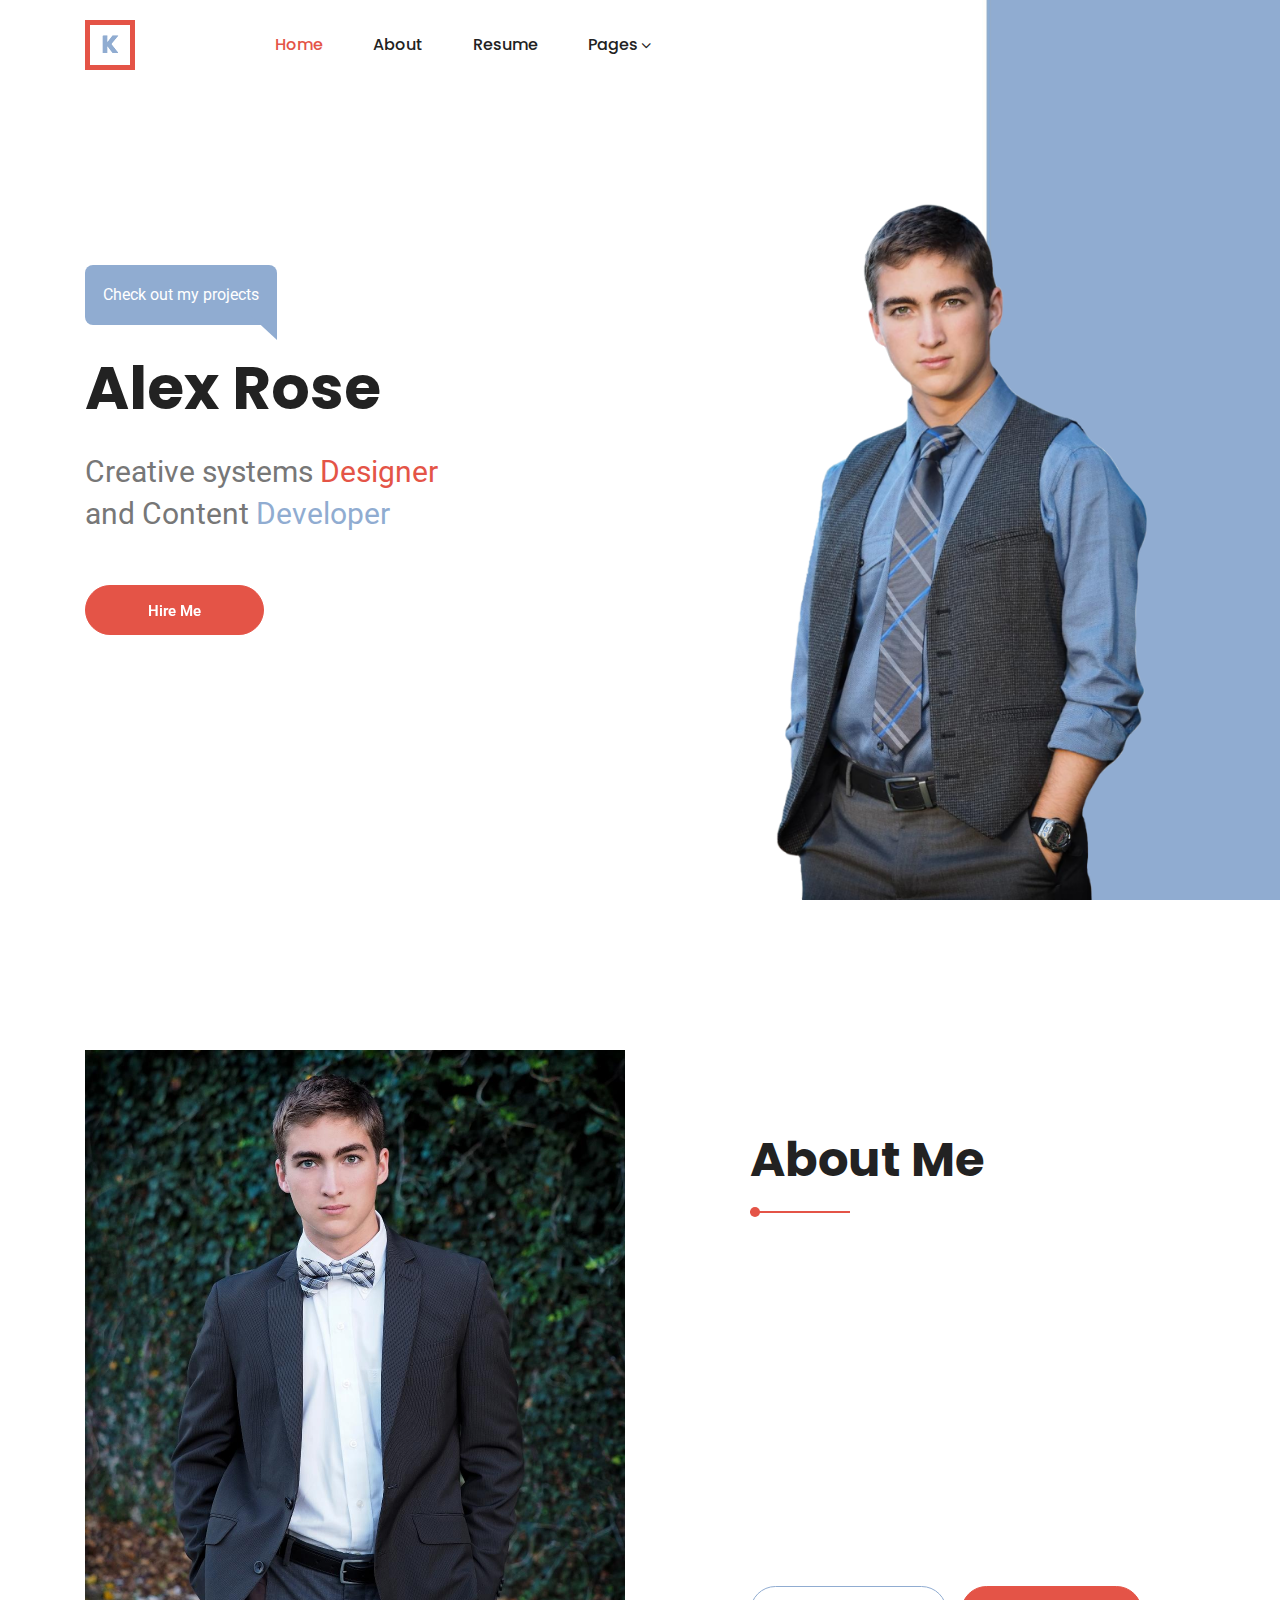
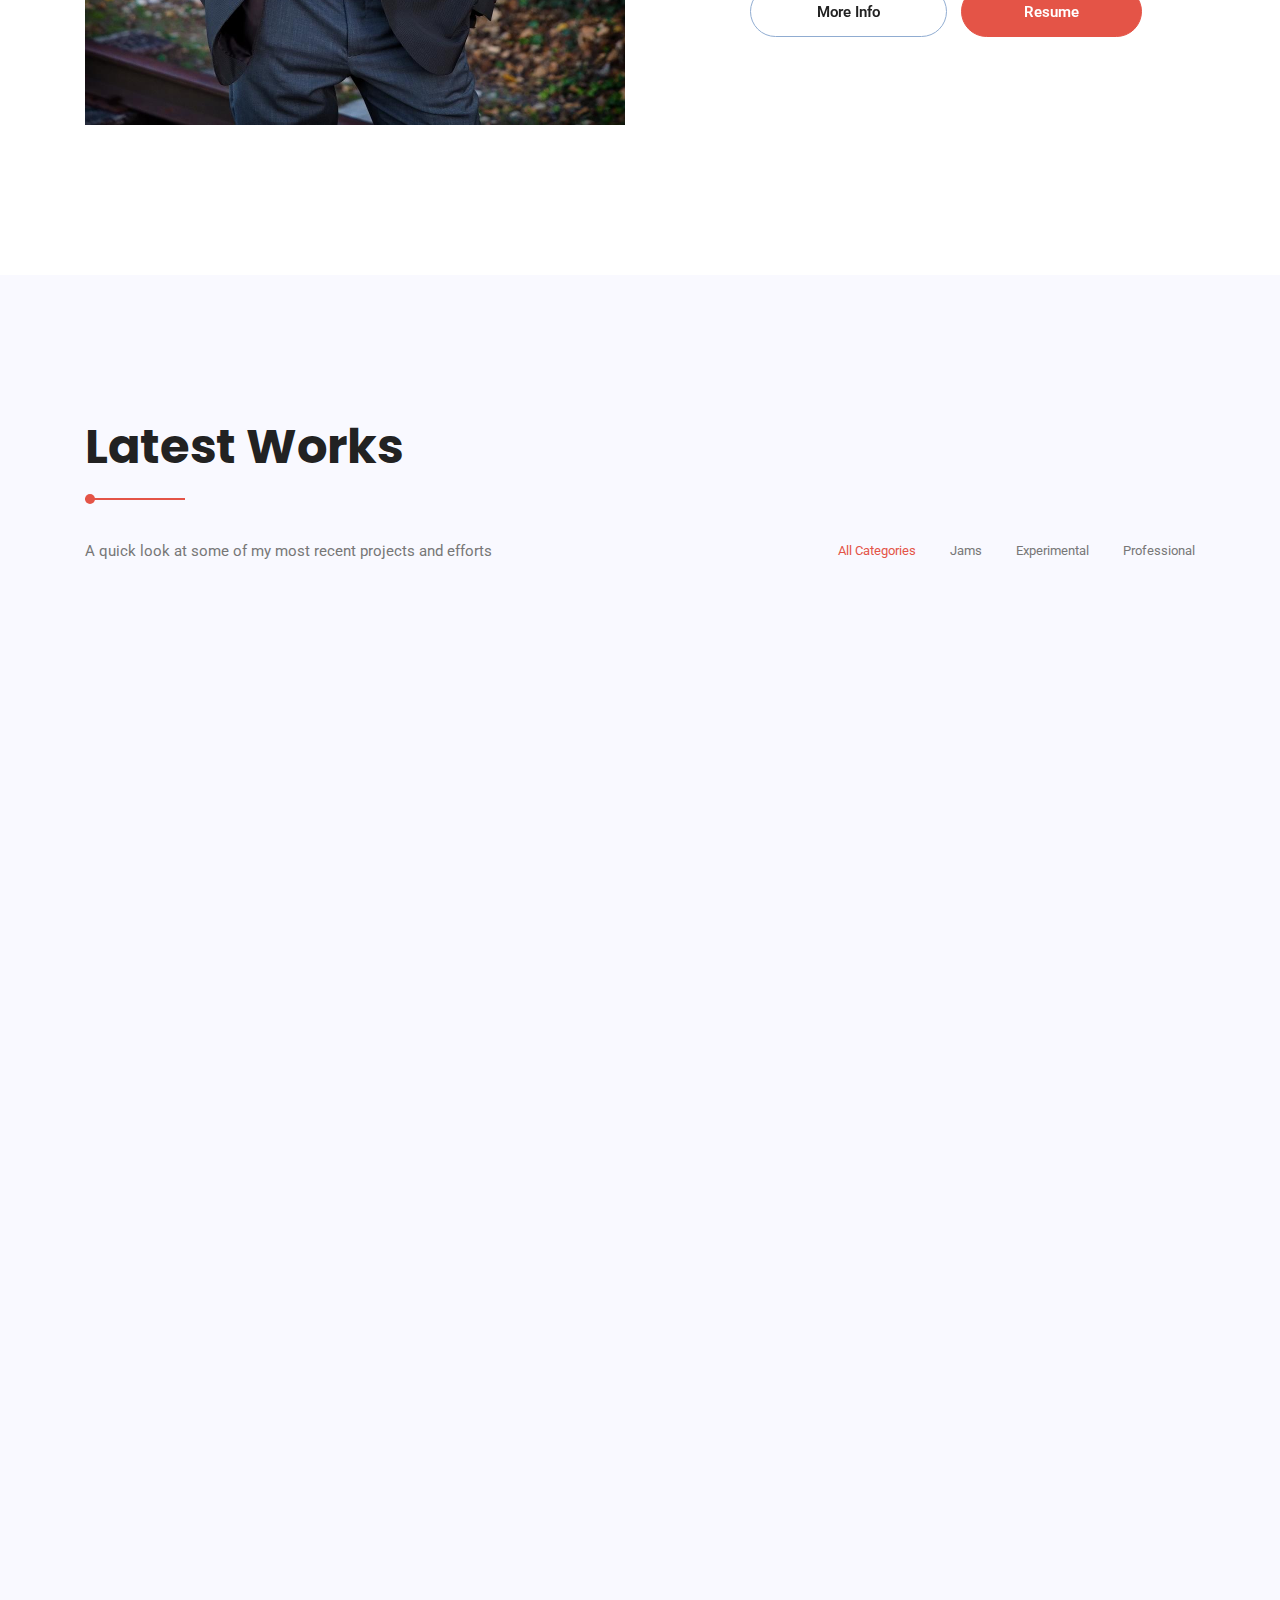
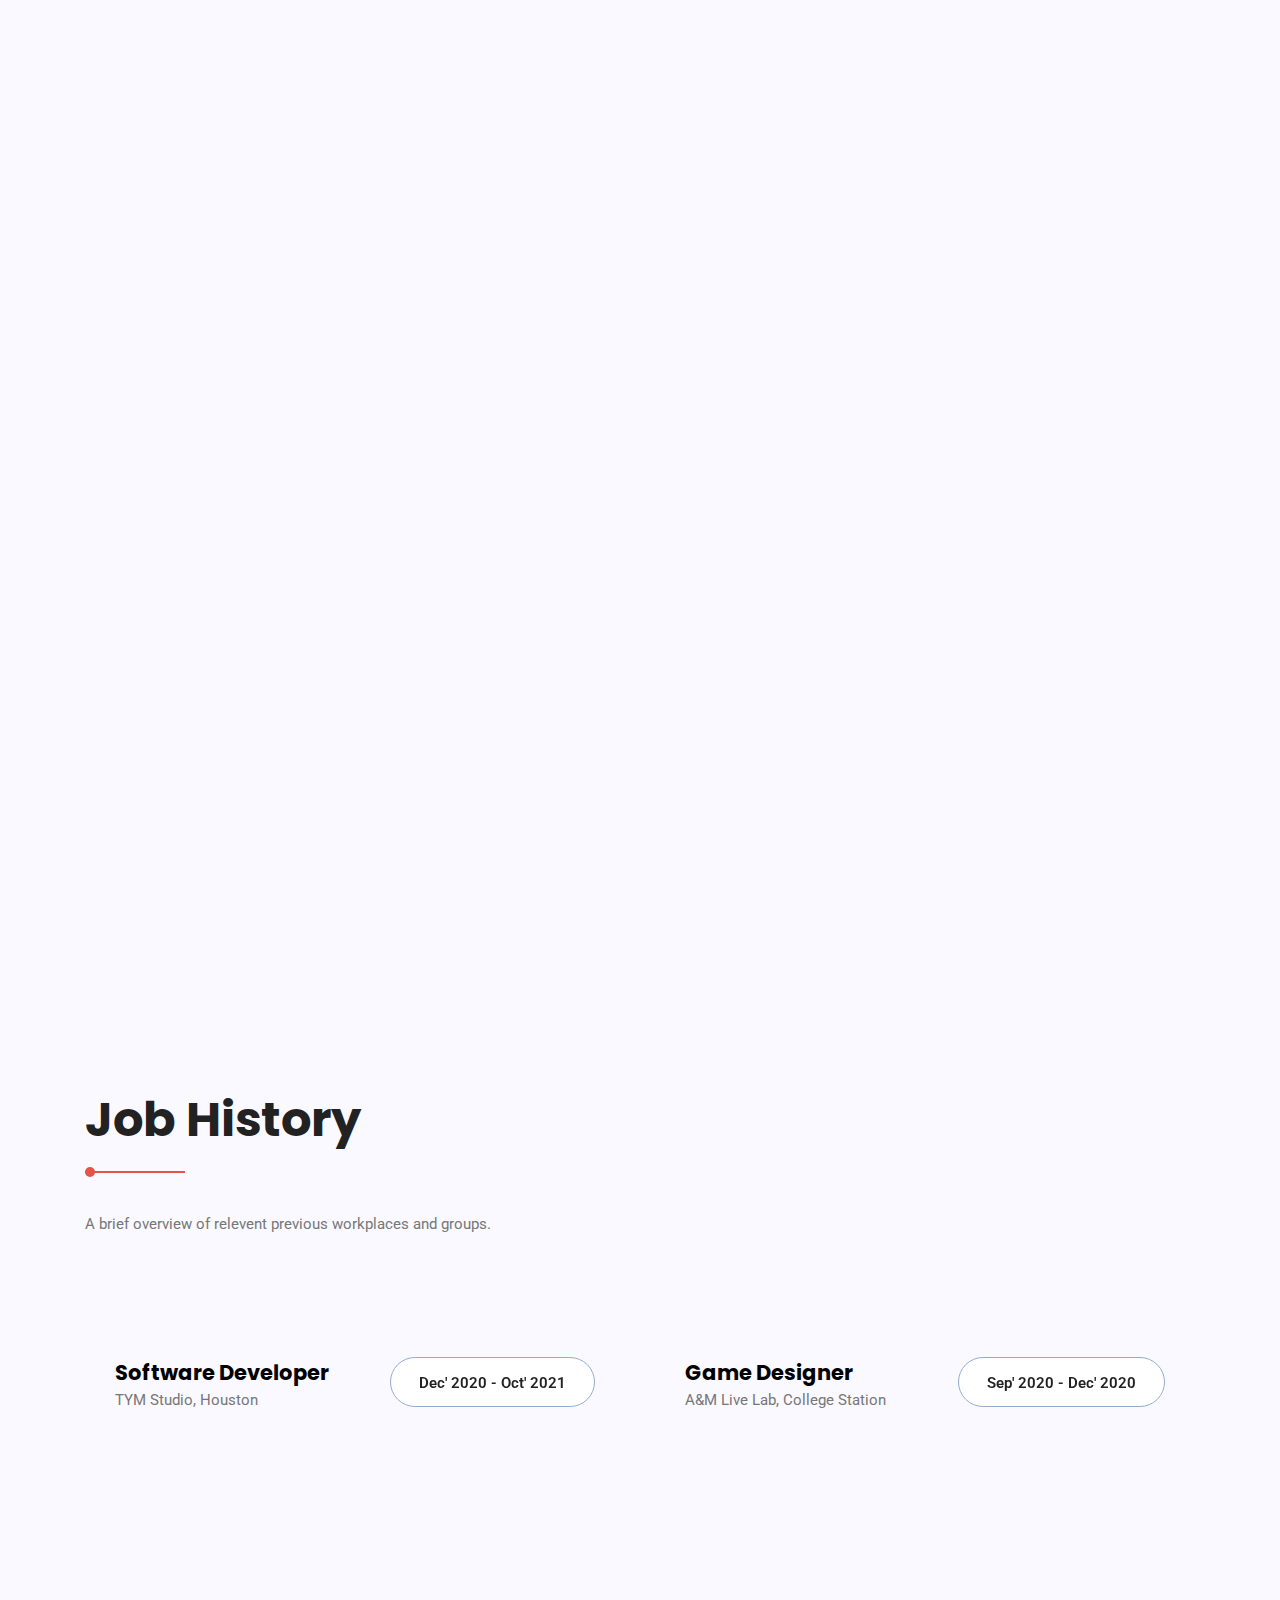
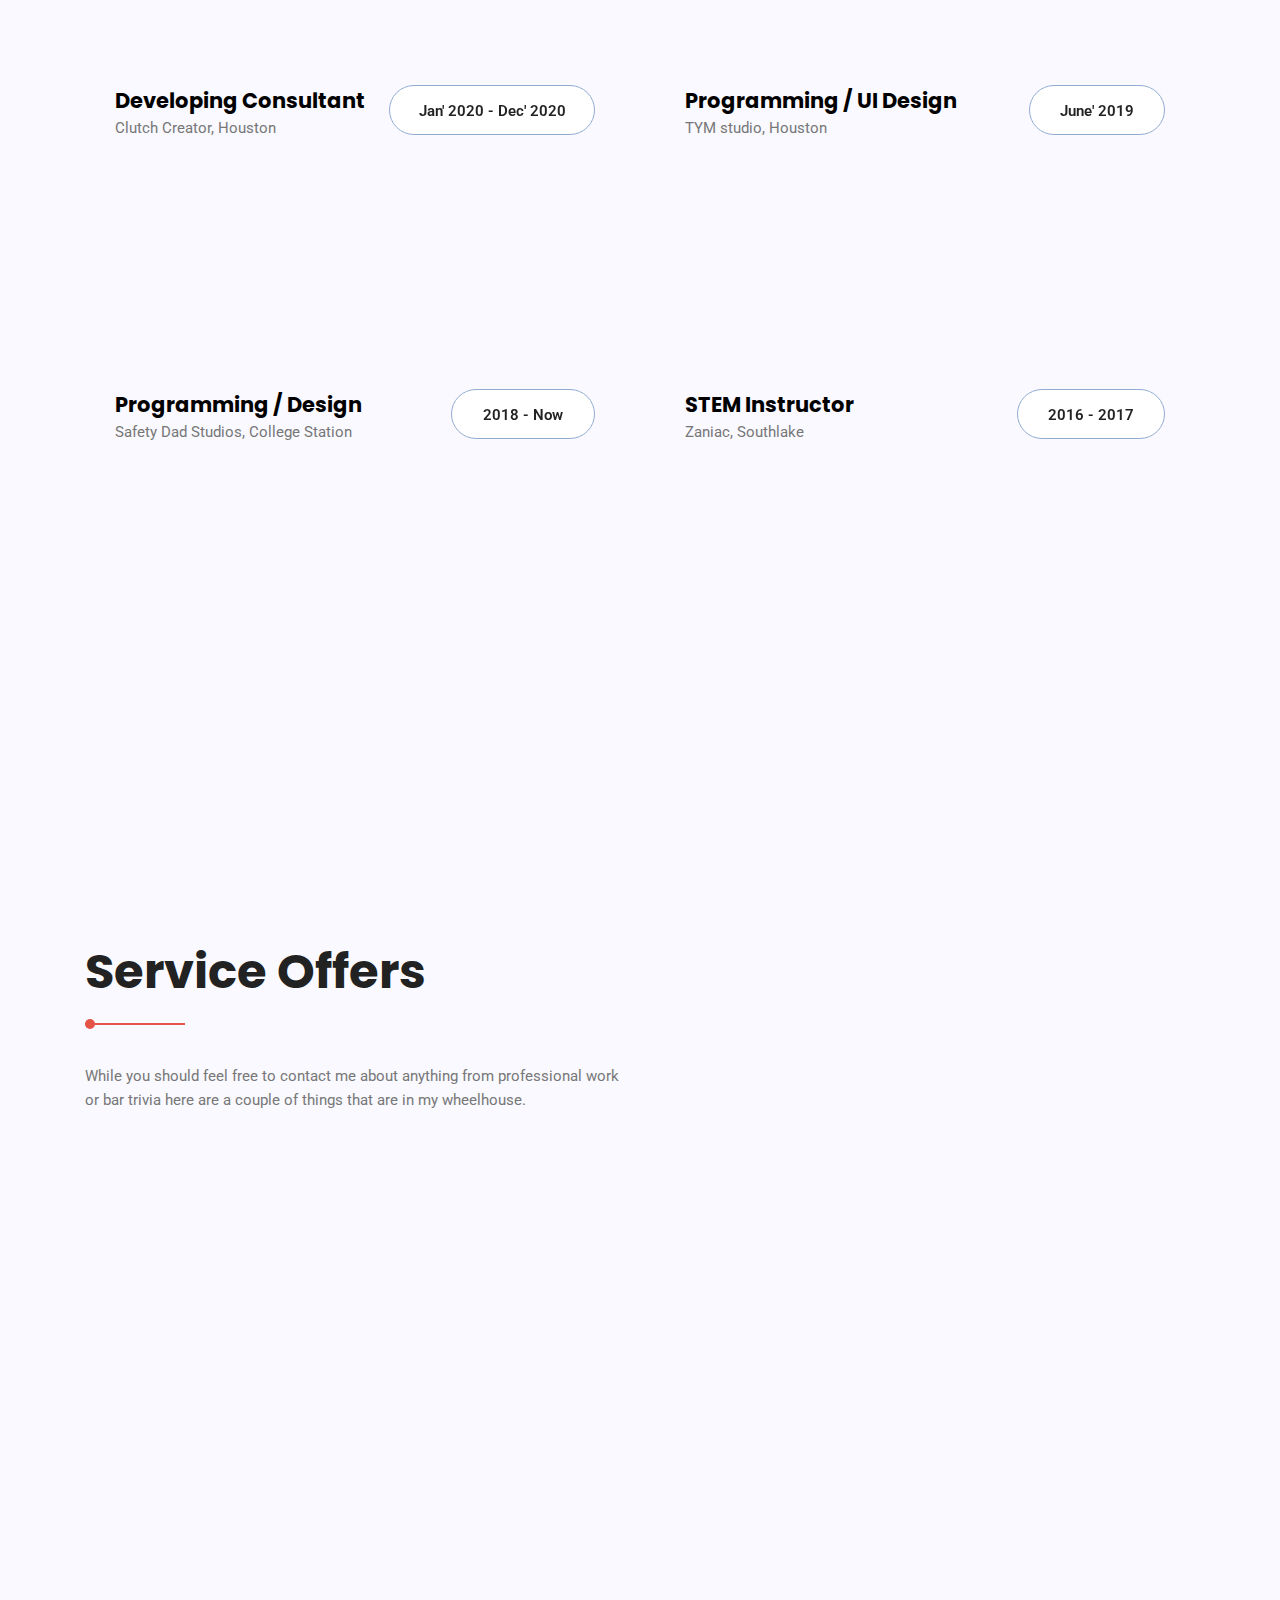
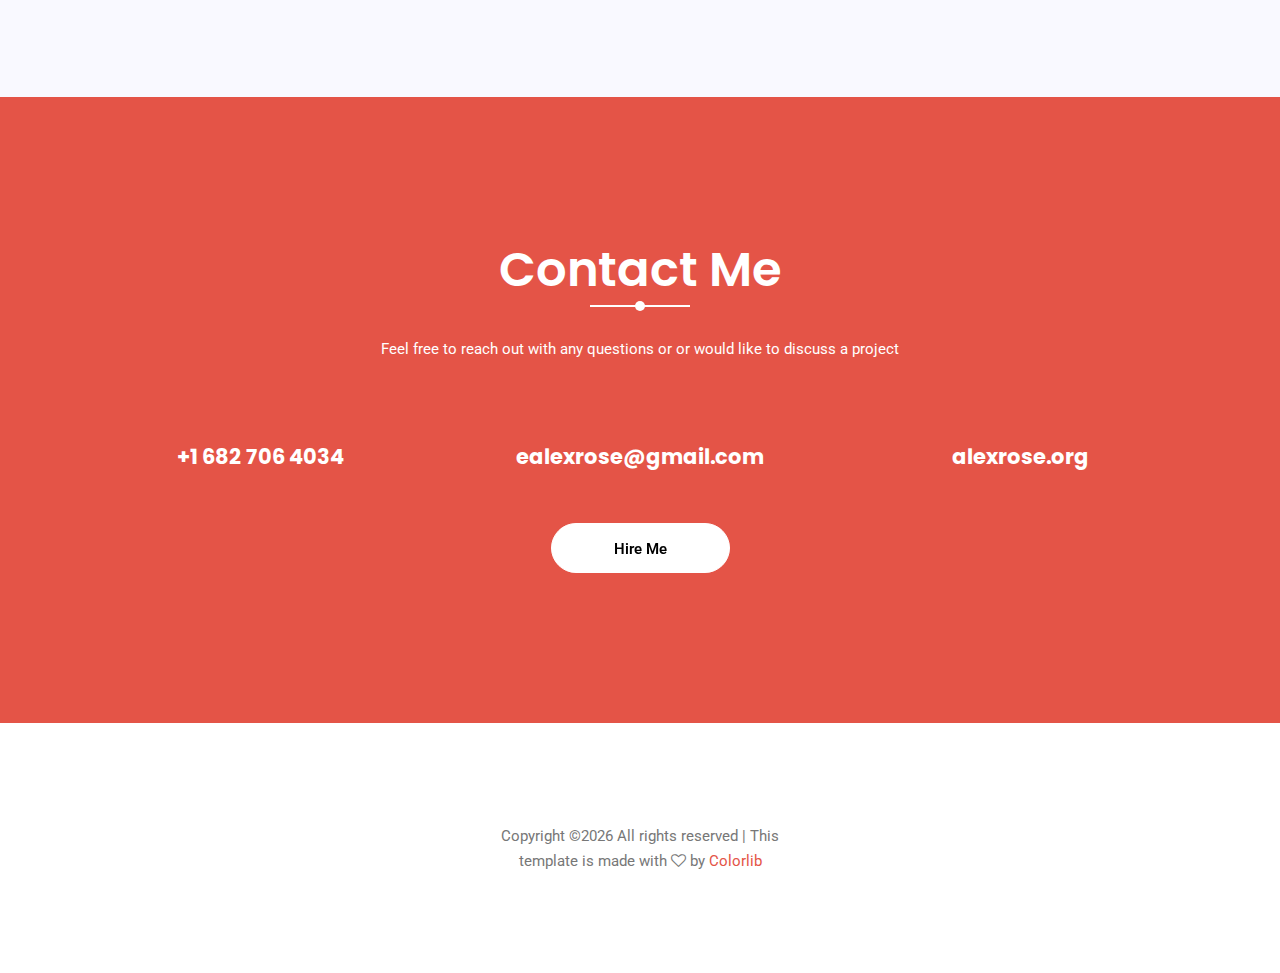
==== commit ba60e2bb: "Changed Portfolio to Resume" ====
--- a/index.html
+++ b/index.html
@@ -54,7 +54,7 @@
 					<ul class="nav-menu">
 						<li class=""><a class="active" href="index.html">Home</a></li>
 						<li><a href="about.html">About</a></li>
-						<li><a href="portfolio.html">Portfolio</a></li>
+						<li><a href="docs/AlexRose-GameEngineer.pdf">Resume</a></li>
 						<li class="menu-has-children"><a href="#">Pages</a>
 							<ul>
 
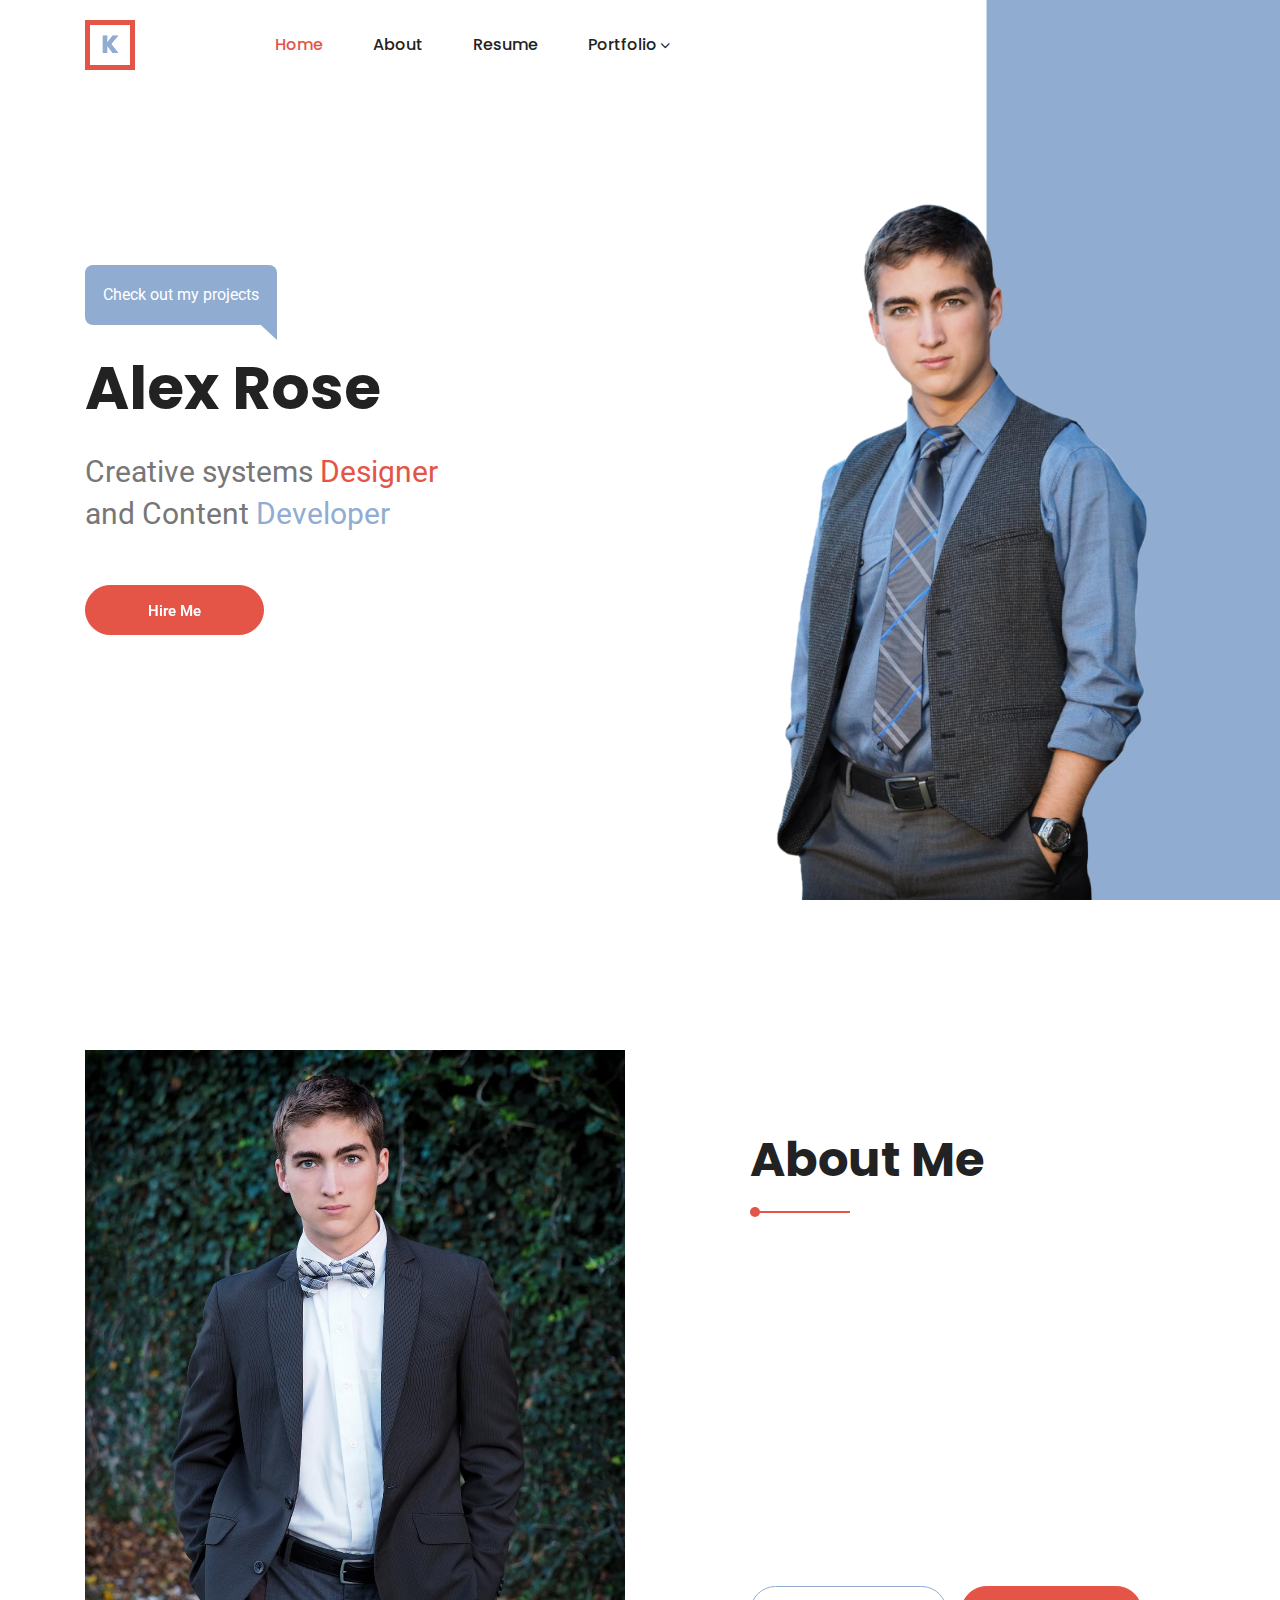
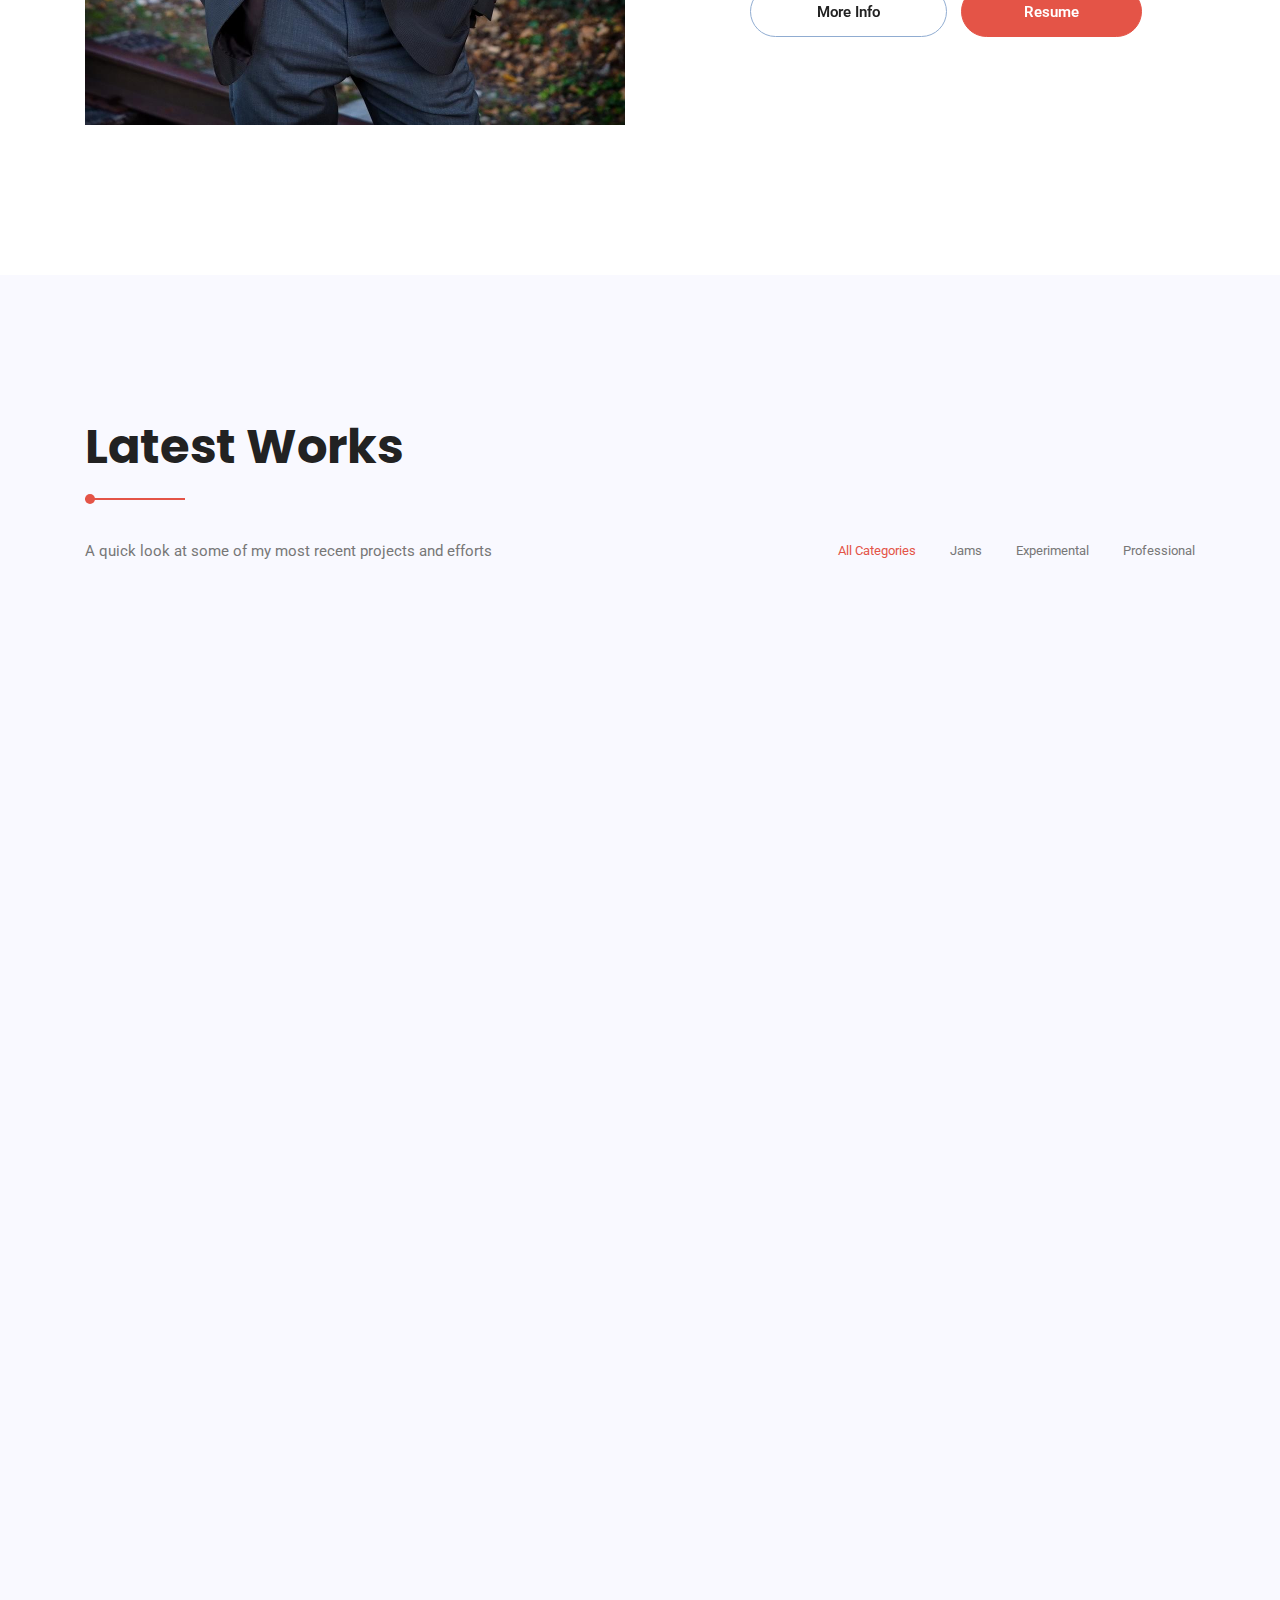
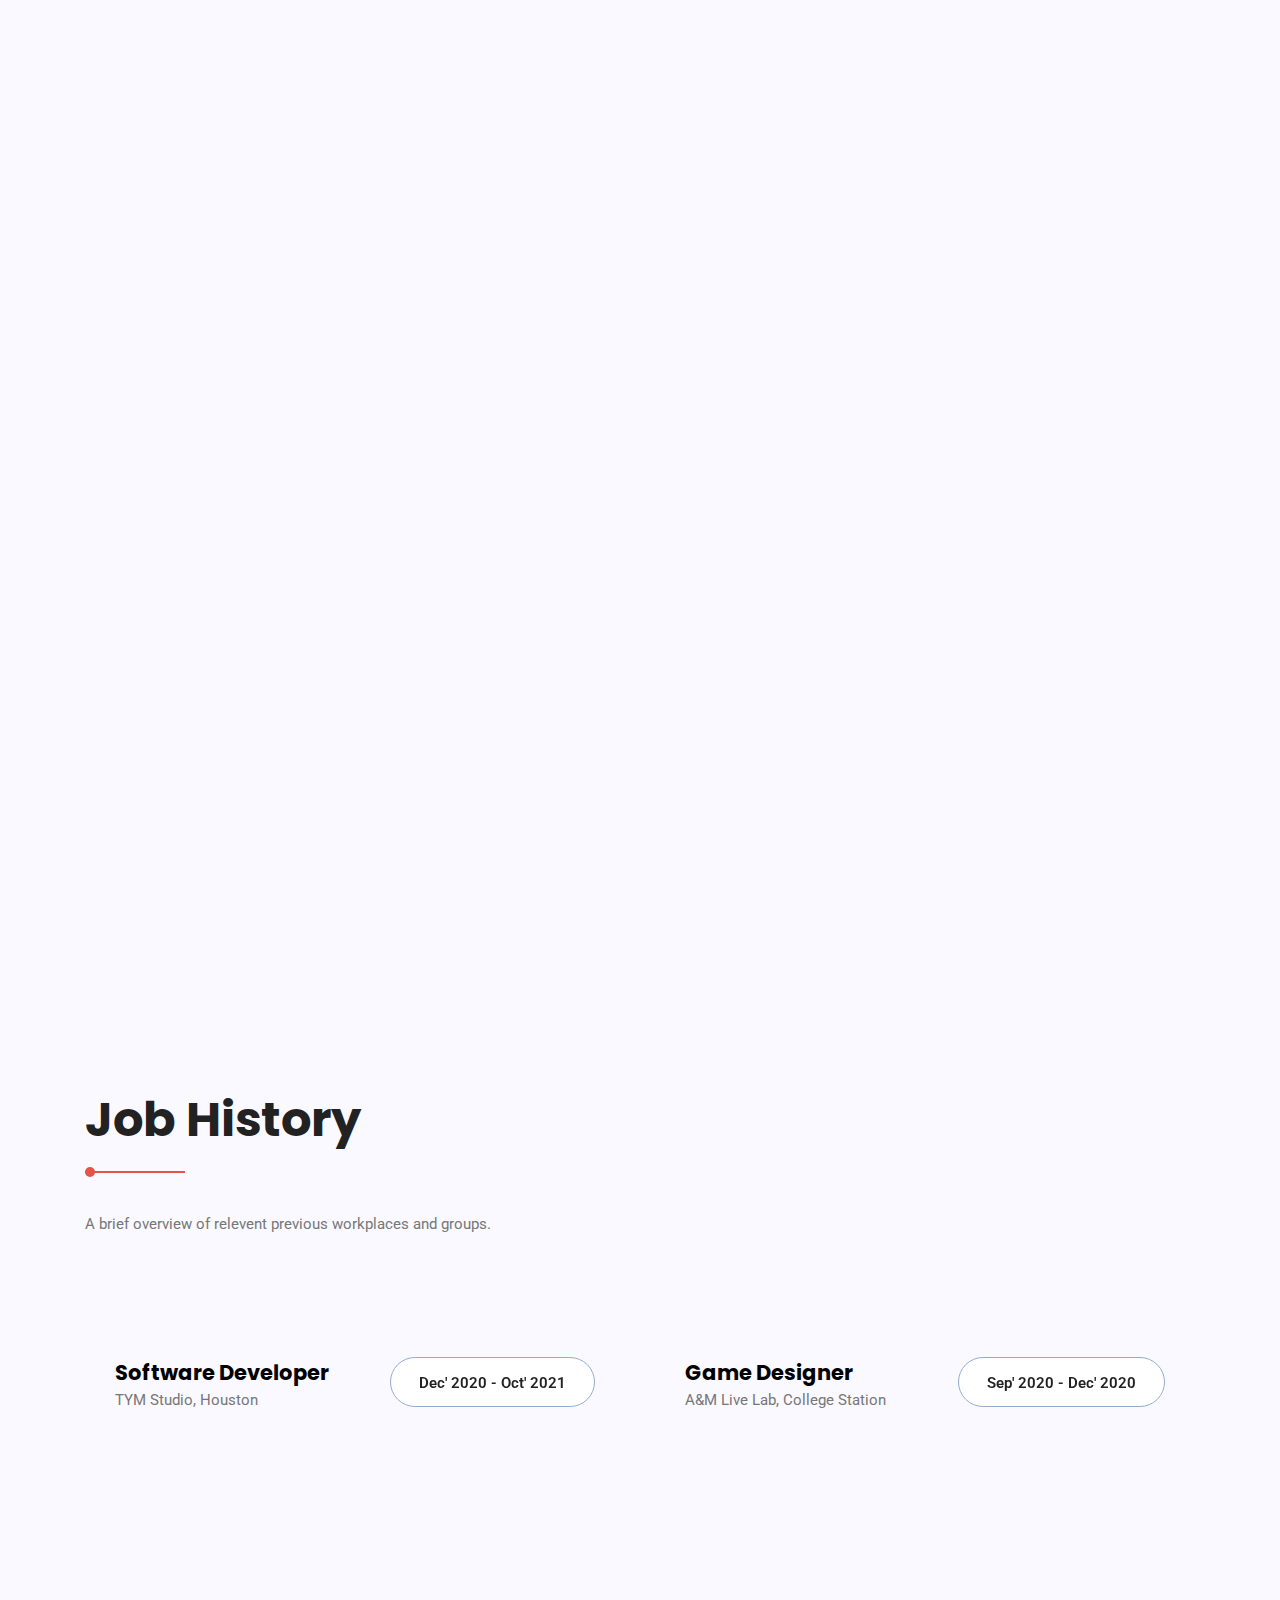
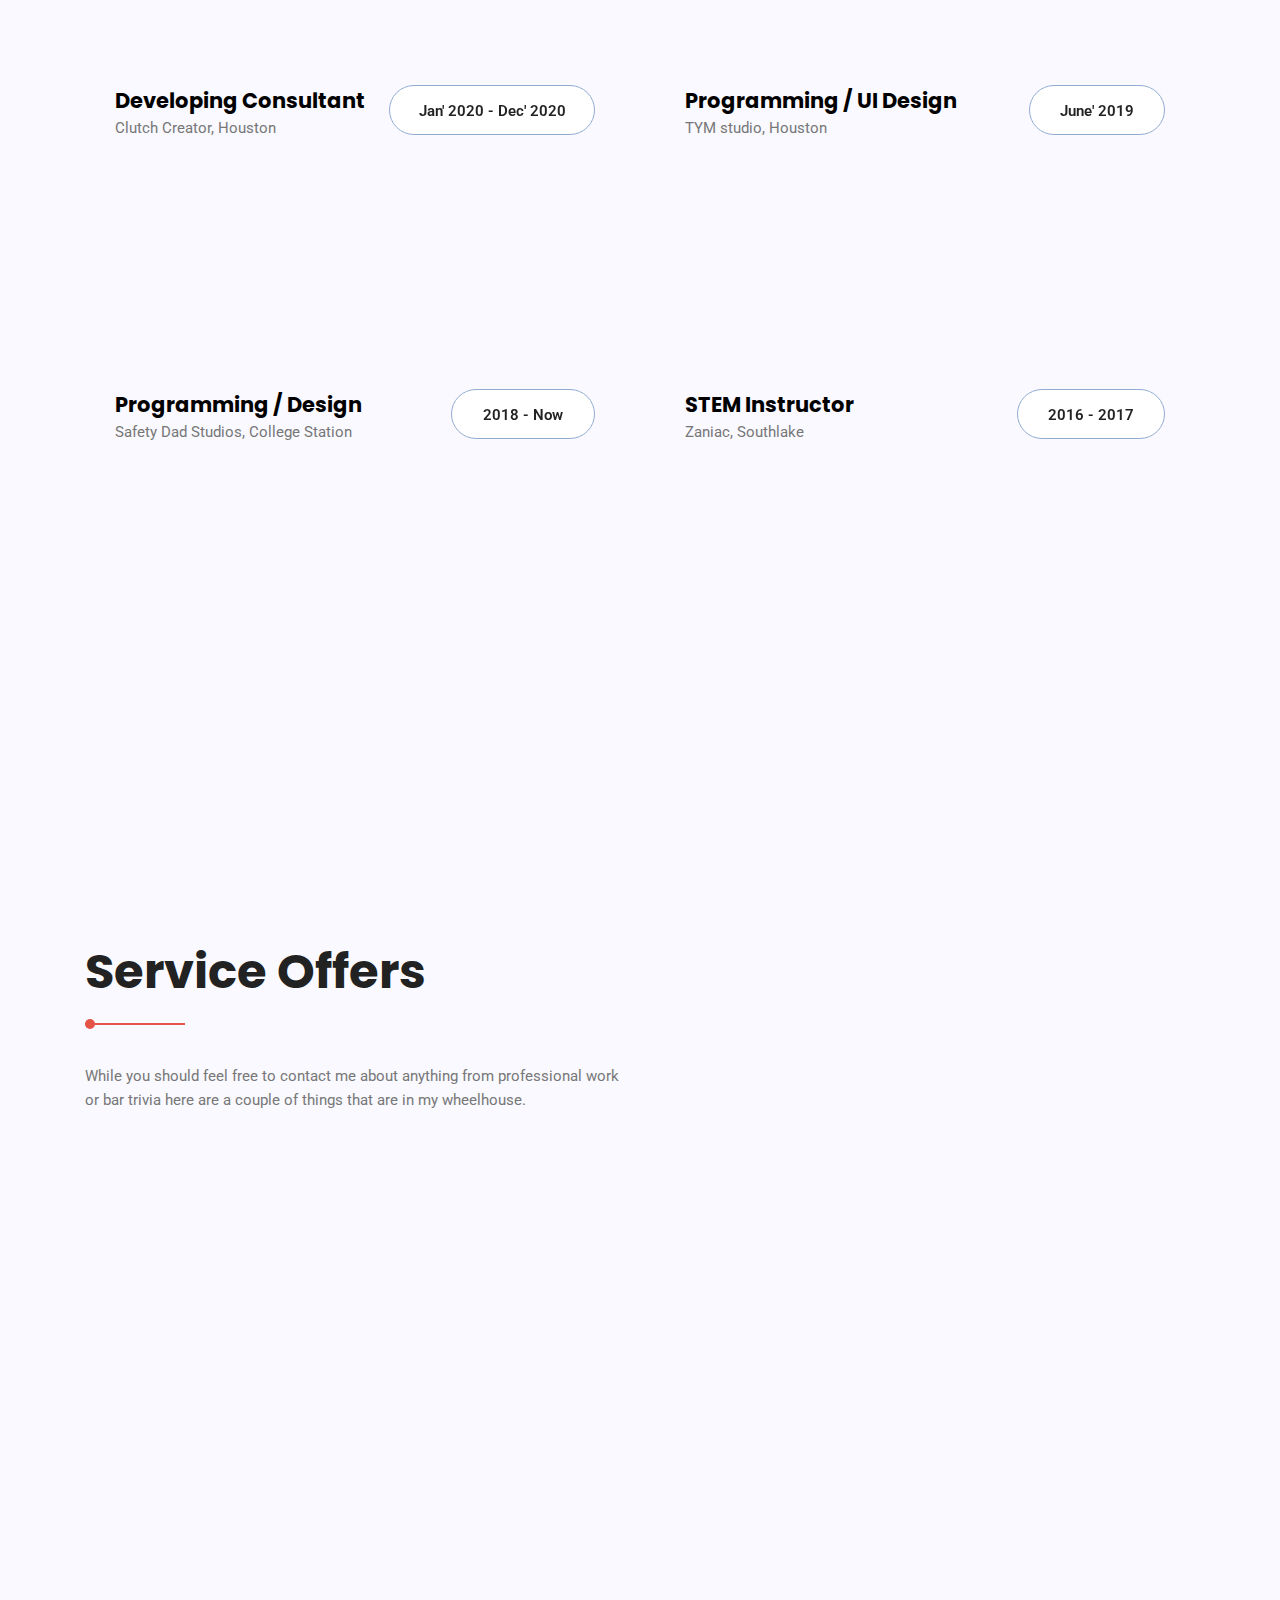
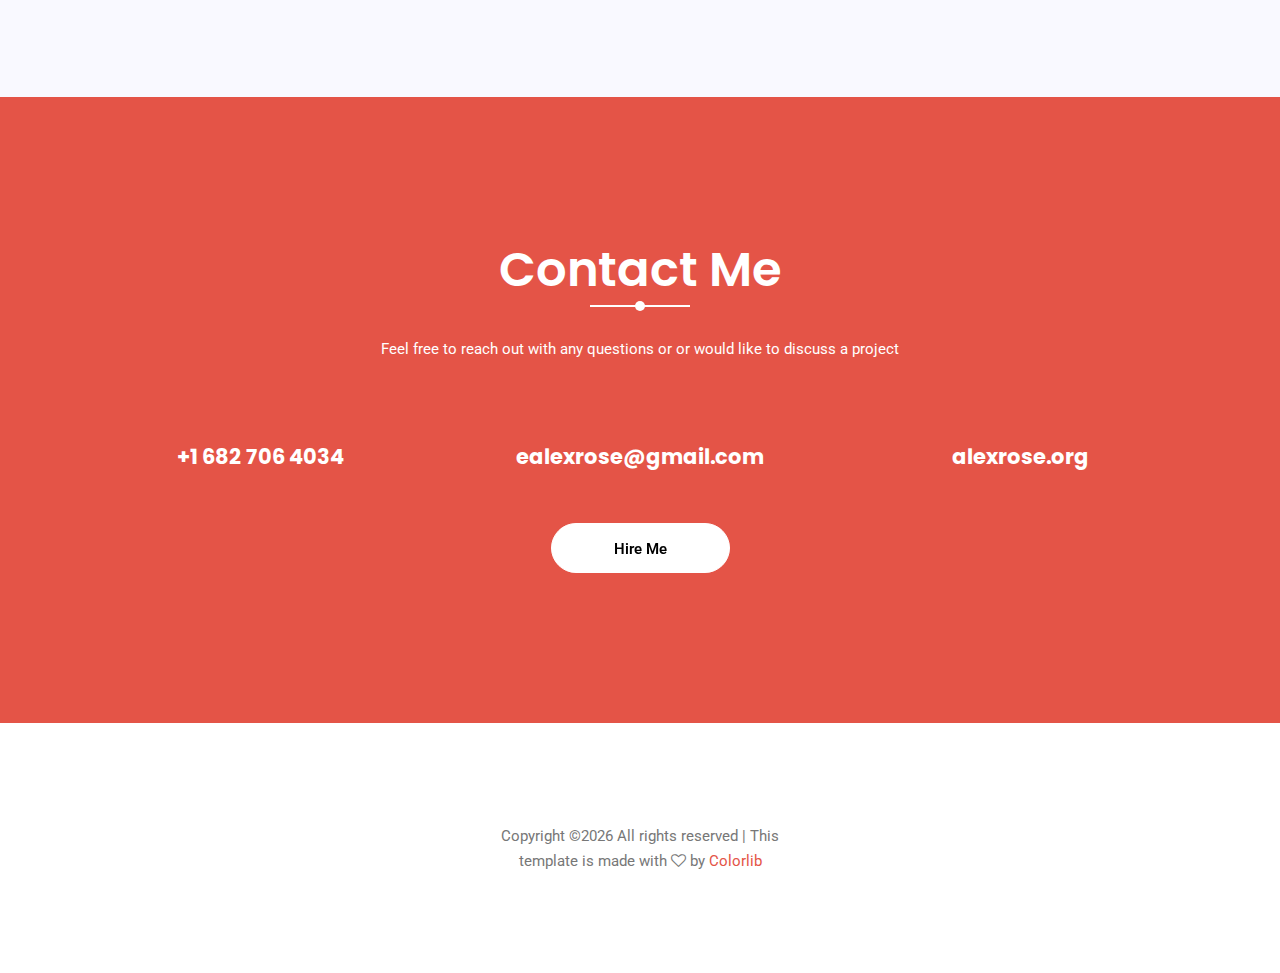
==== commit a6a3ad96: "Changed resume to open in a new tab" ====
--- a/index.html
+++ b/index.html
@@ -53,14 +53,14 @@
 				<nav id="nav-menu-container">
 					<ul class="nav-menu">
 						<li class=""><a class="active" href="index.html">Home</a></li>
-						<li><a href="about.html">About</a></li>
+						<li><a href="about.html" target="_blank">About</a></li>
 						<li><a href="docs/AlexRose-GameEngineer.pdf">Resume</a></li>
-						<li class="menu-has-children"><a href="#">Pages</a>
+						<li class="menu-has-children"><a href="#">Portfolio</a>
 							<ul>
 
-								<li><a href="contact.html">Contact</a></li>
+								<li><a href="contact.html">Game Design</a></li>
 								<!-- <li><a href="services.html">Service</a></li> -->
-								<li><a href="portfolio-details.html">Portfolio Details</a></li>
+								<li><a href="portfolio-details.html">Programming</a></li>
 							</ul>
 						</li>
 
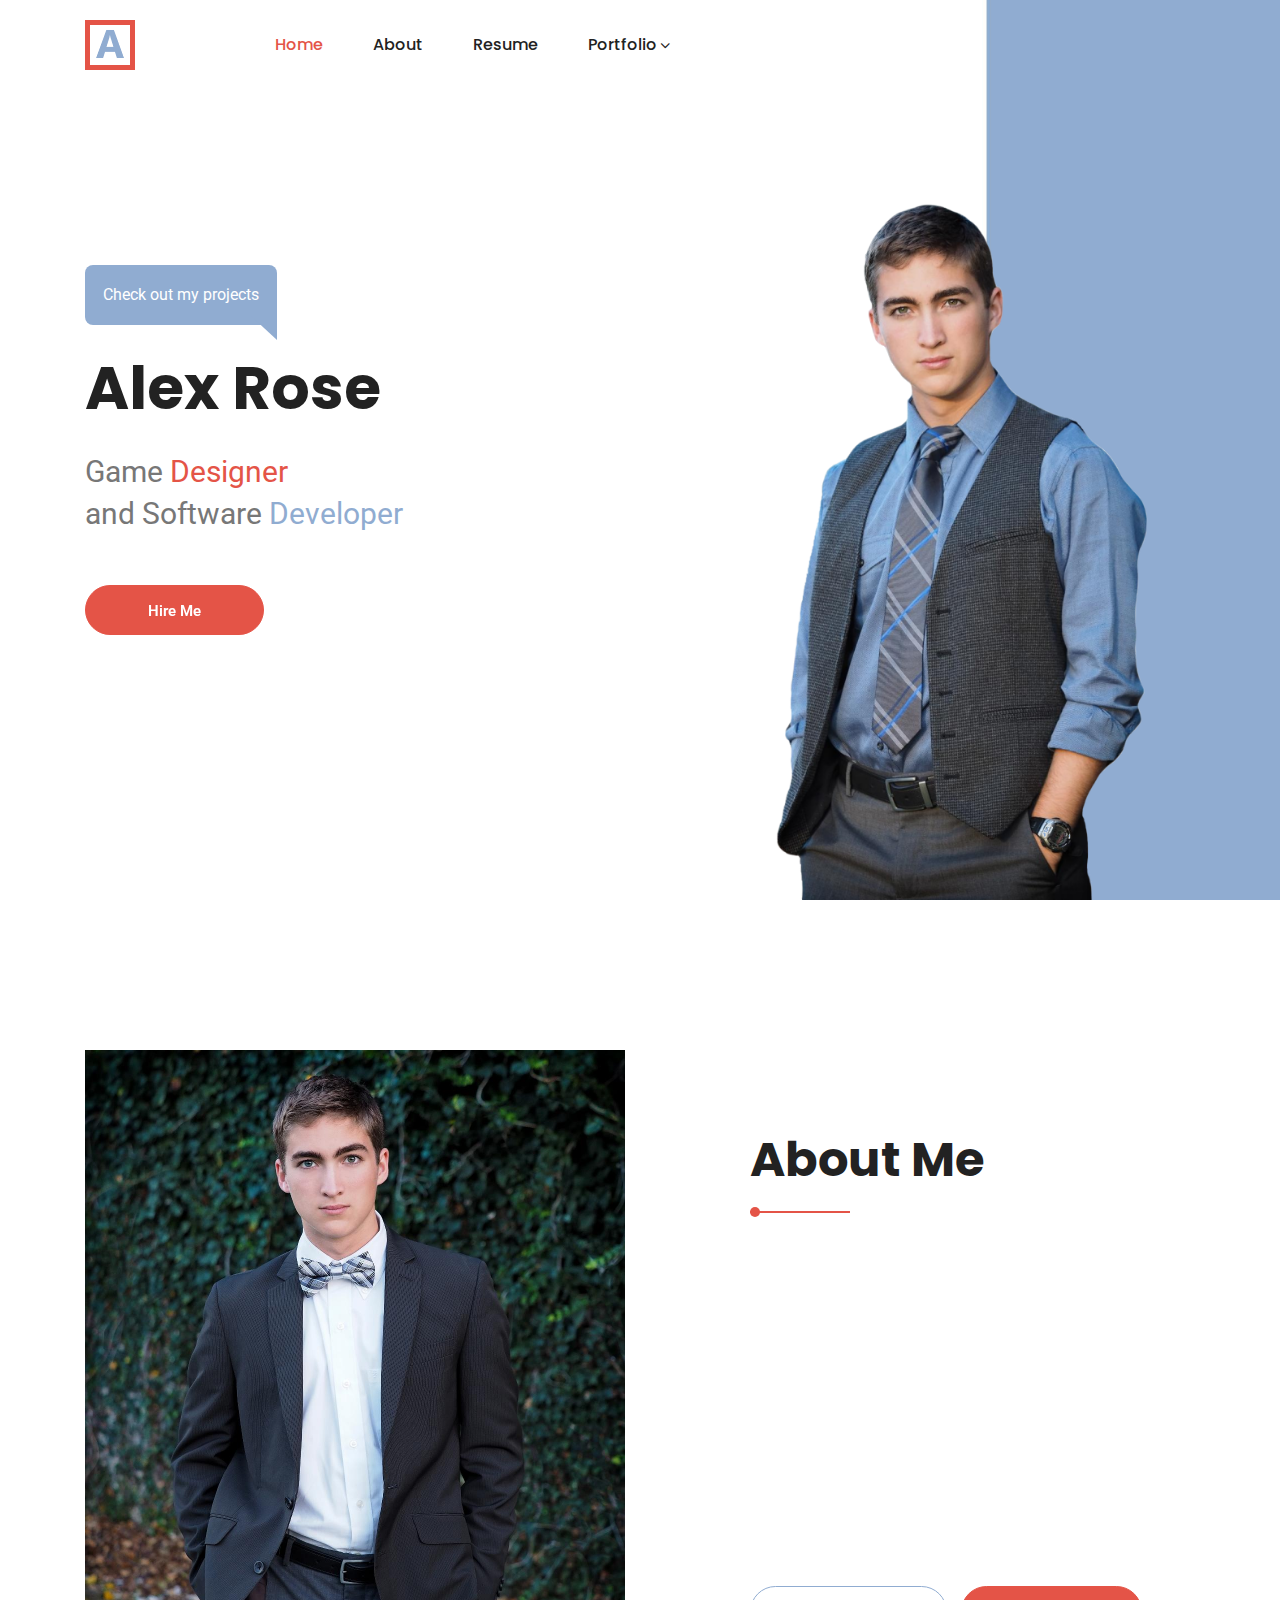
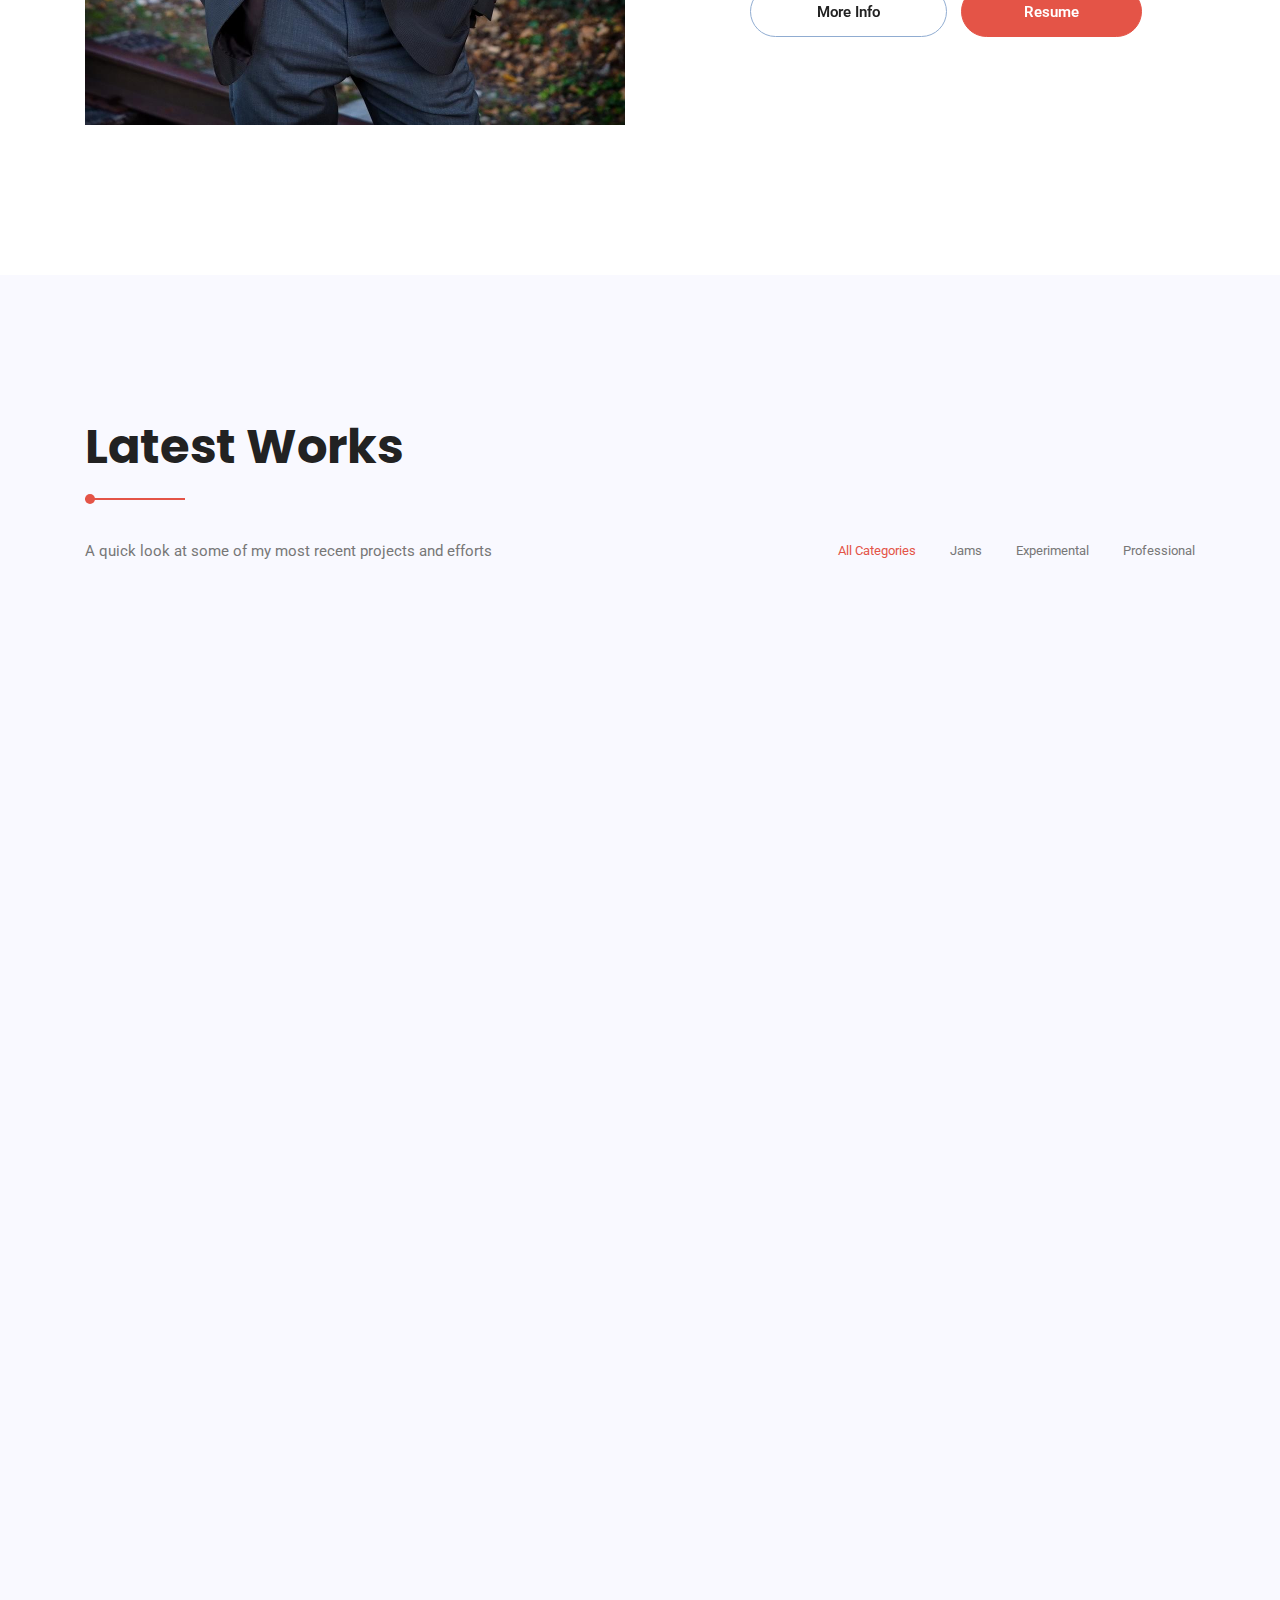
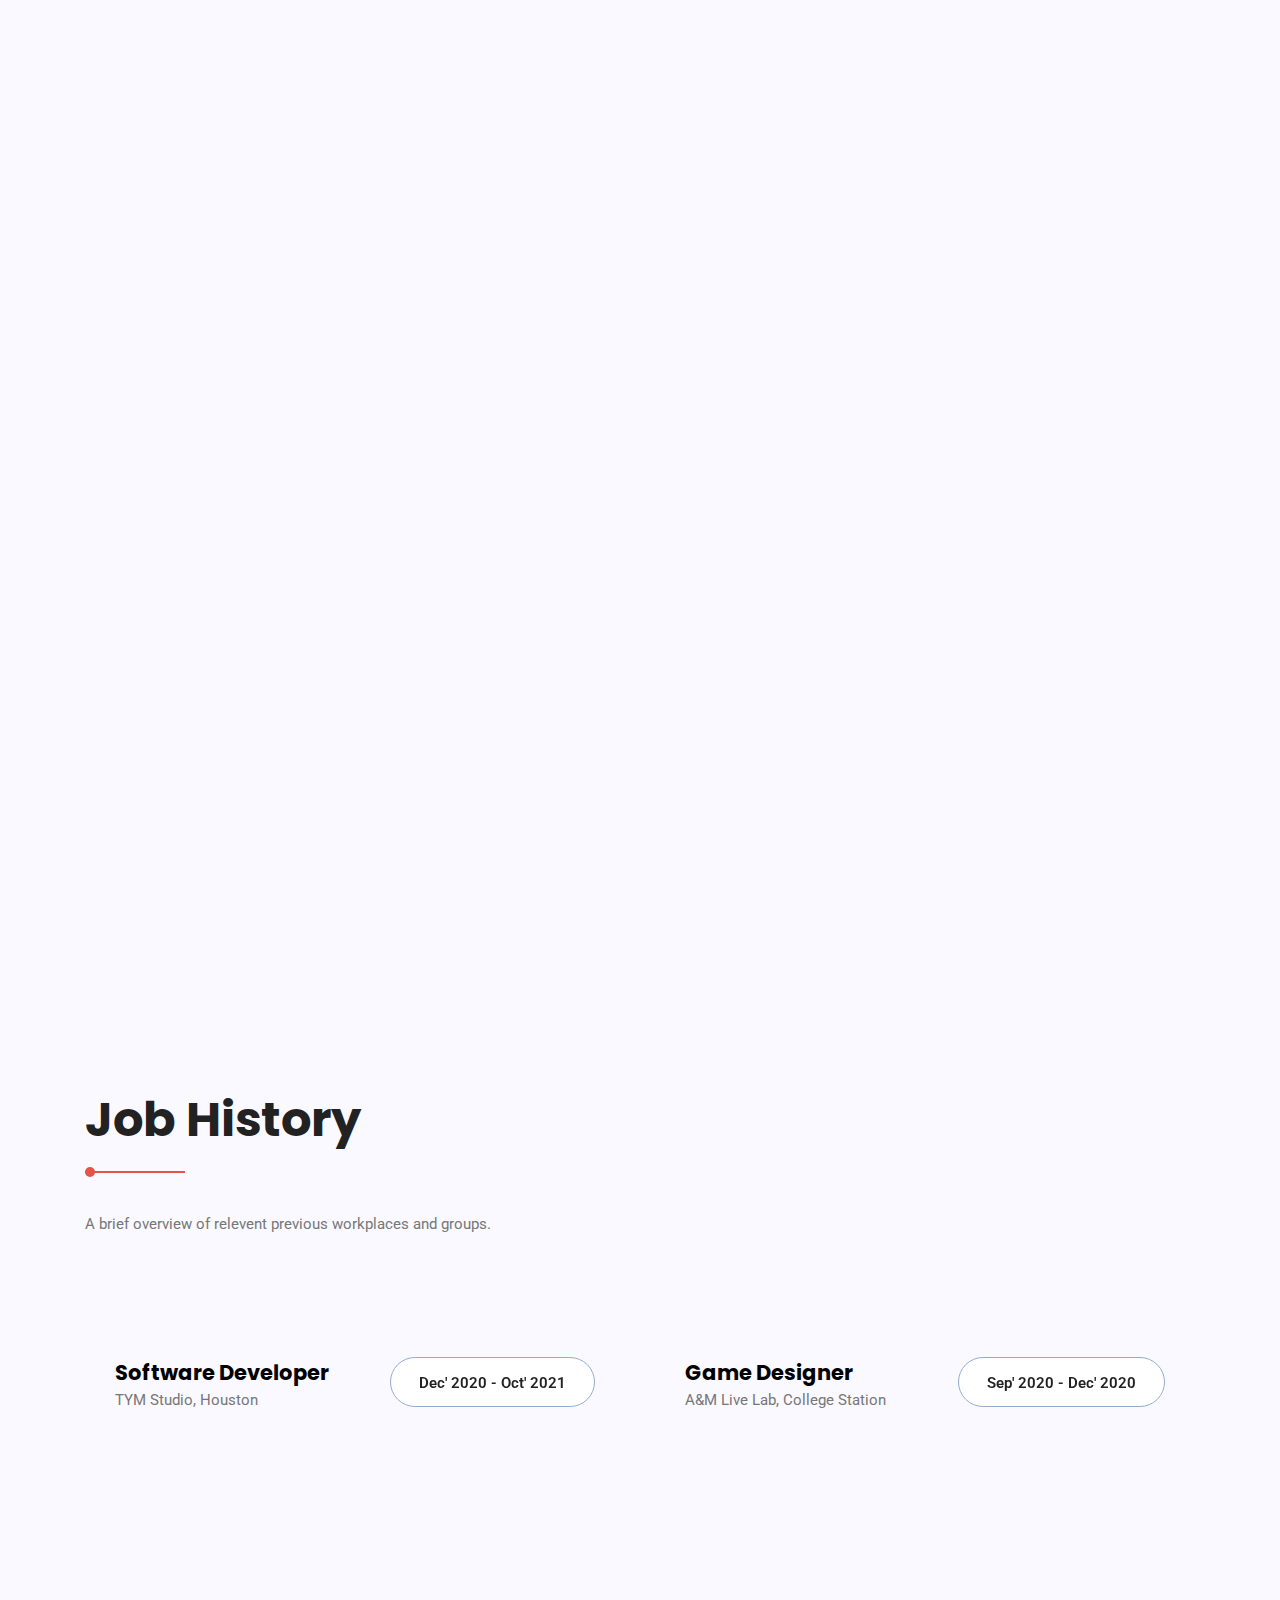
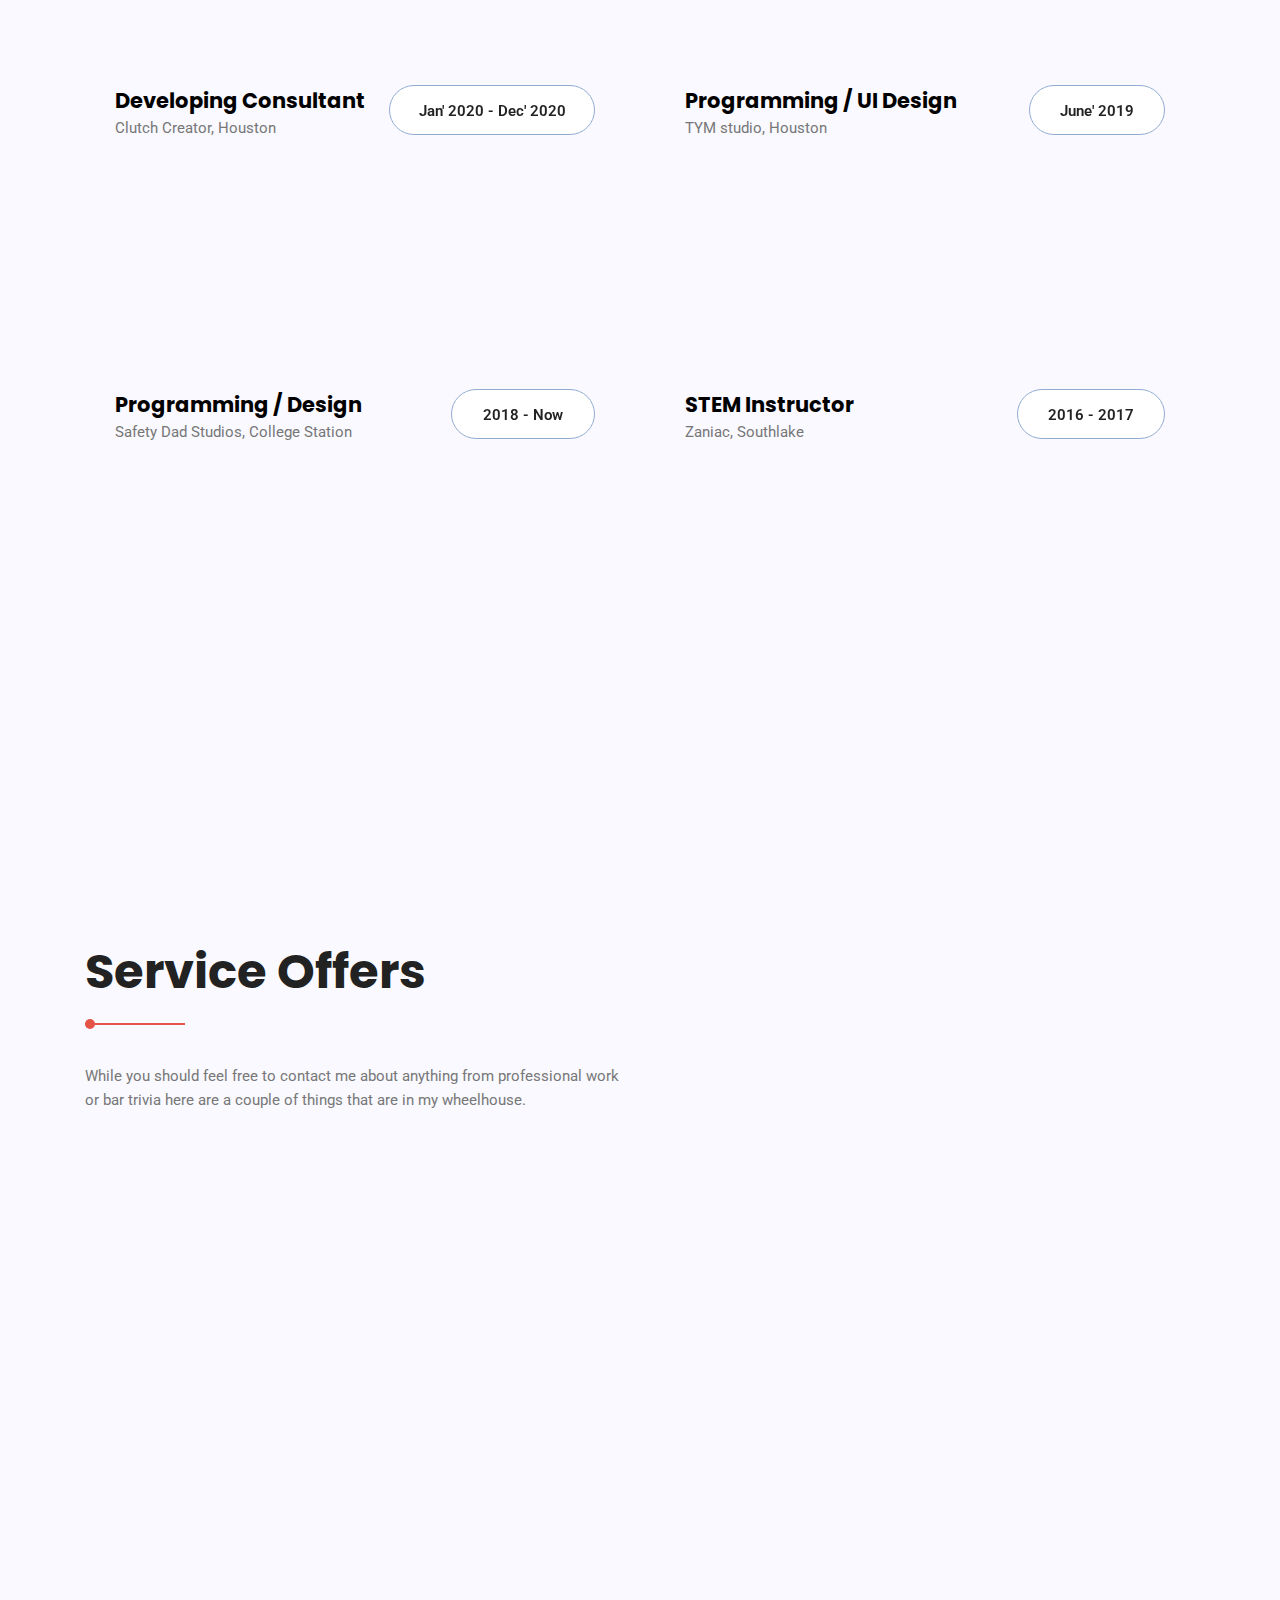
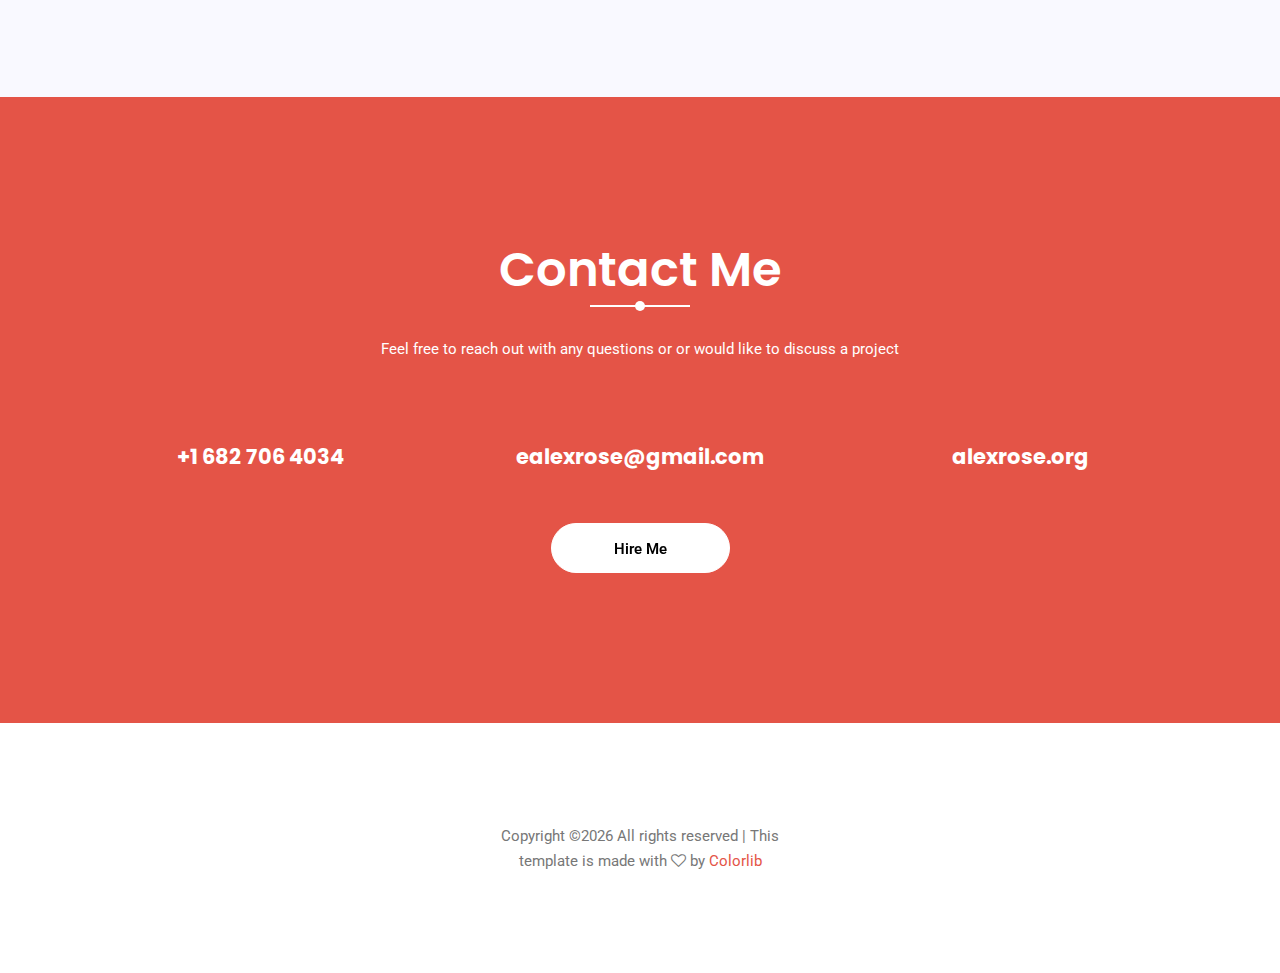
==== commit 0f8a1370: "Updated NavBar" ====
--- a/index.html
+++ b/index.html
@@ -53,14 +53,14 @@
 				<nav id="nav-menu-container">
 					<ul class="nav-menu">
 						<li class=""><a class="active" href="index.html">Home</a></li>
-						<li><a href="about.html" target="_blank">About</a></li>
-						<li><a href="docs/AlexRose-GameEngineer.pdf">Resume</a></li>
+						<li><a href="about.html">About</a></li>
+						<li><a href="docs/AlexRose-GameEngineer.pdf" target="_blank">Resume</a></li>
 						<li class="menu-has-children"><a href="#">Portfolio</a>
 							<ul>
 
-								<li><a href="contact.html">Game Design</a></li>
+								<li><a href="game-design.html">Game Design</a></li>
 								<!-- <li><a href="services.html">Service</a></li> -->
-								<li><a href="portfolio-details.html">Programming</a></li>
+								<li><a href="programming.html">Programming</a></li>
 							</ul>
 						</li>
 
@@ -77,12 +77,13 @@
 		<div class="container">
 			<div class="row fullscreen d-flex align-items-center">
 				<div class="banner-content col-lg-6 col-md-12 justify-content-center ">
-					<div class="me wow fadeInDown" data-wow-duration="1s" data-wow-delay="1.2s">Check out my projects</div>
+					<a href="game-design.html"><div class="me wow fadeInDown" data-wow-duration="1s" data-wow-delay="1.2s">Check out my projects</div></a>
 					<h1 class="wow fadeInUp" data-wow-duration="1s" data-wow-delay="1.7s">Alex Rose</h1>
 					<div class="designation mb-50 wow fadeInUp" data-wow-duration="1s" data-wow-delay="2.1s">
-						Creative systems
+						Game
 						<span class="designer">Designer</span>
-						and Content
+						<br>
+						and Software
 						<span class="developer">Developer</span>
 					</div>
 					<a href="#Contact-Front-Page" class="primary-btn" data-text="Hire Me">
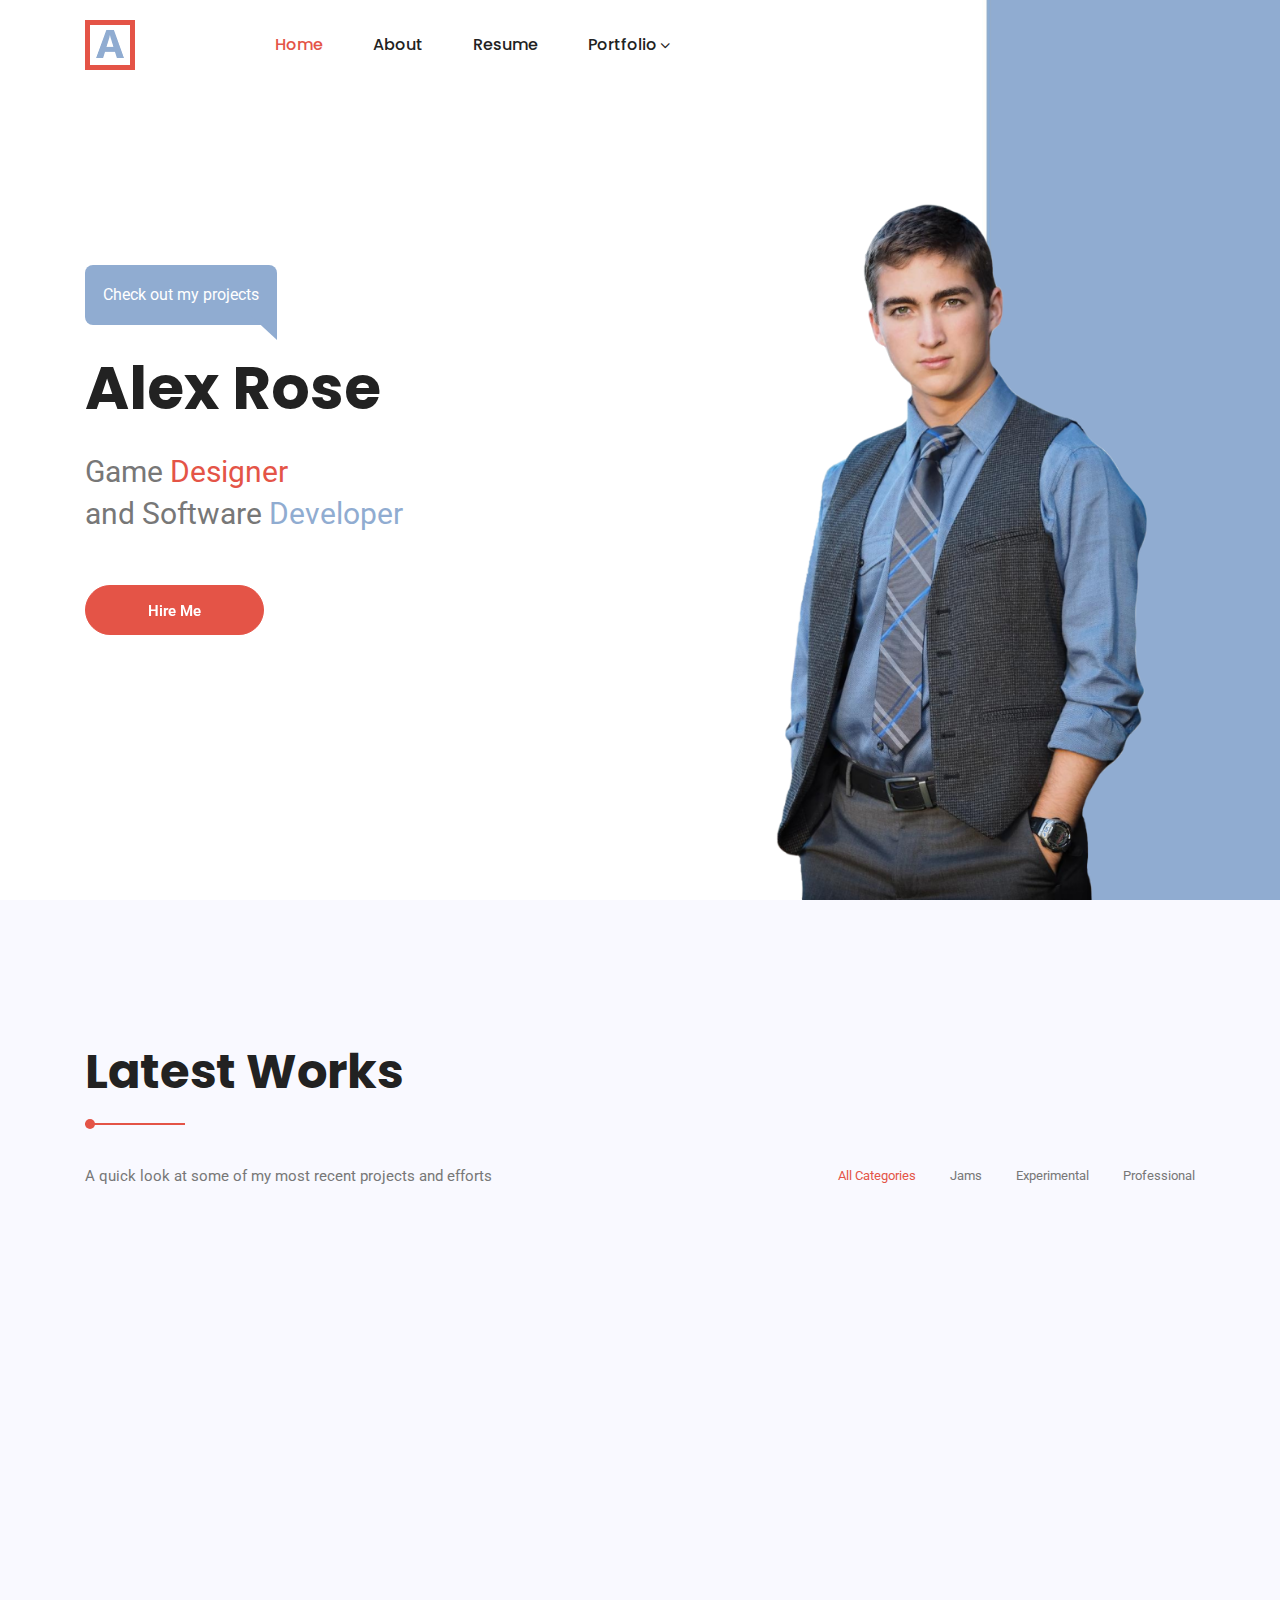
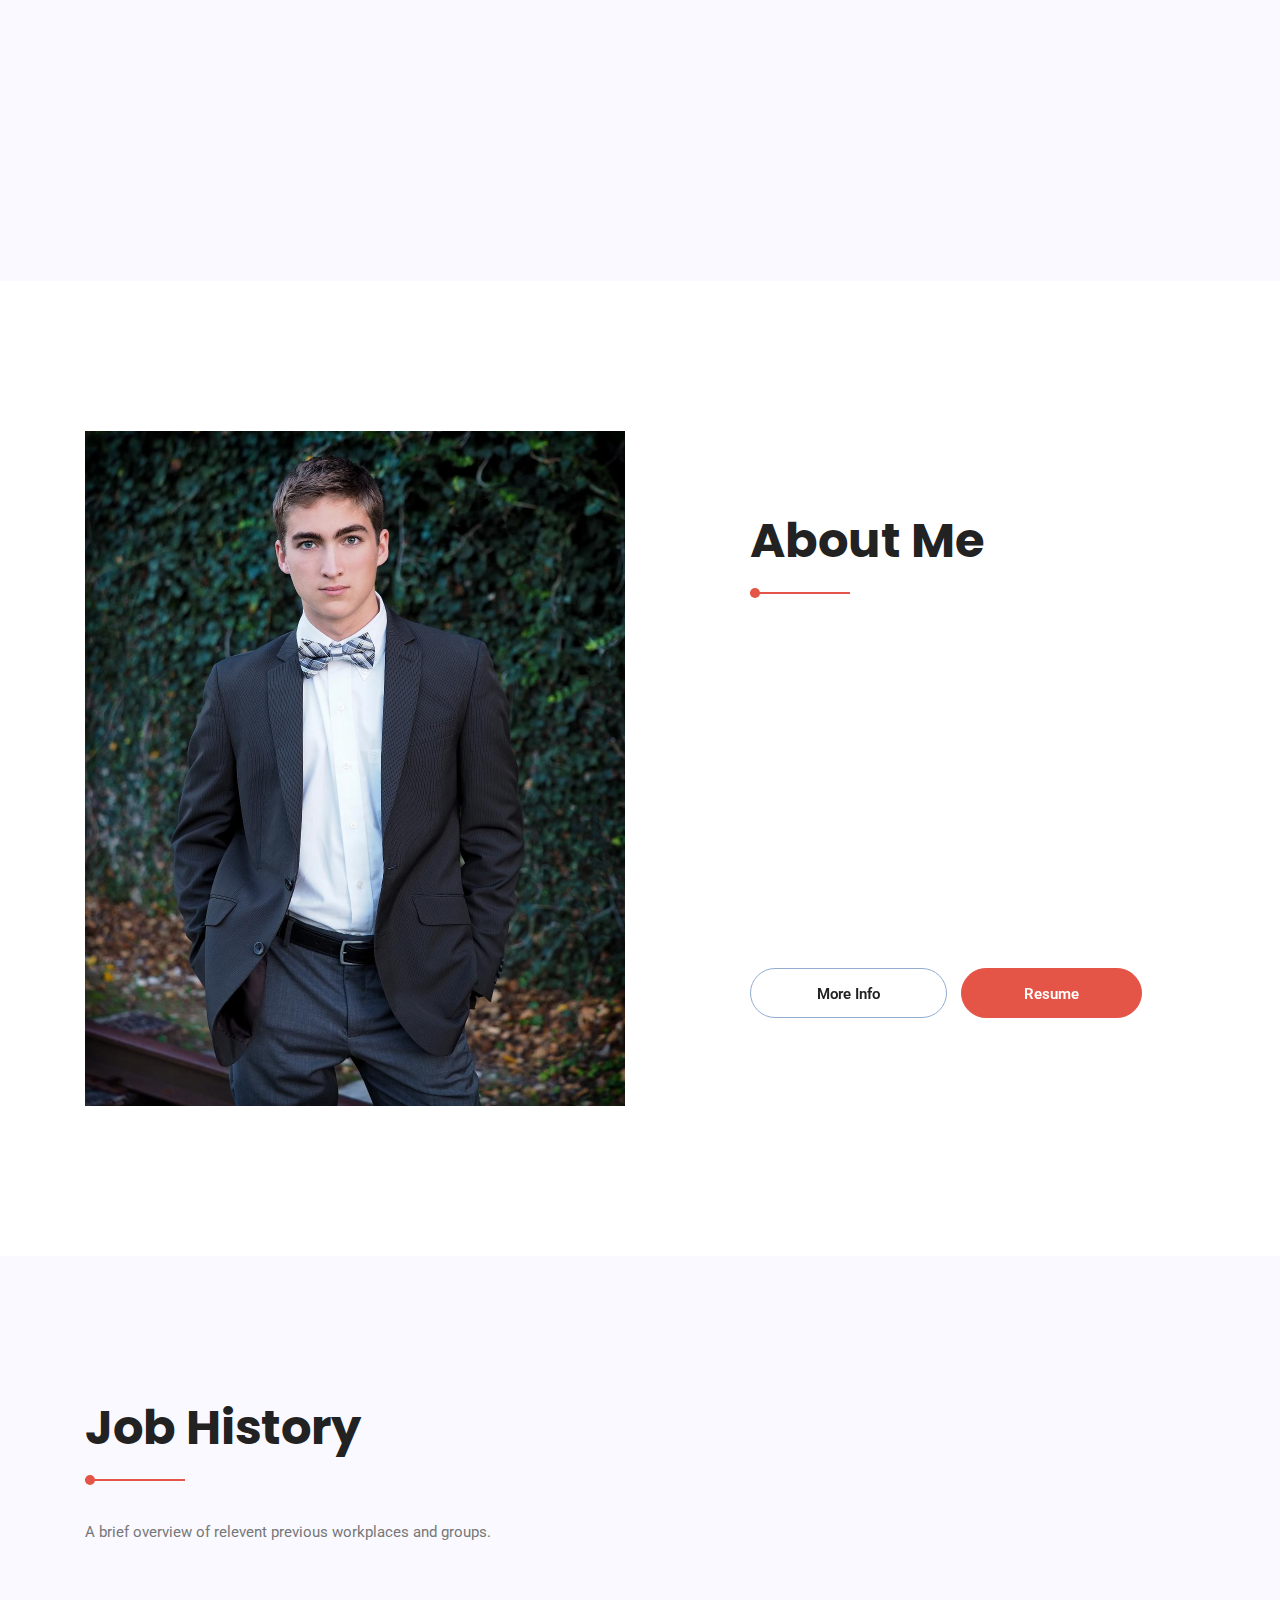
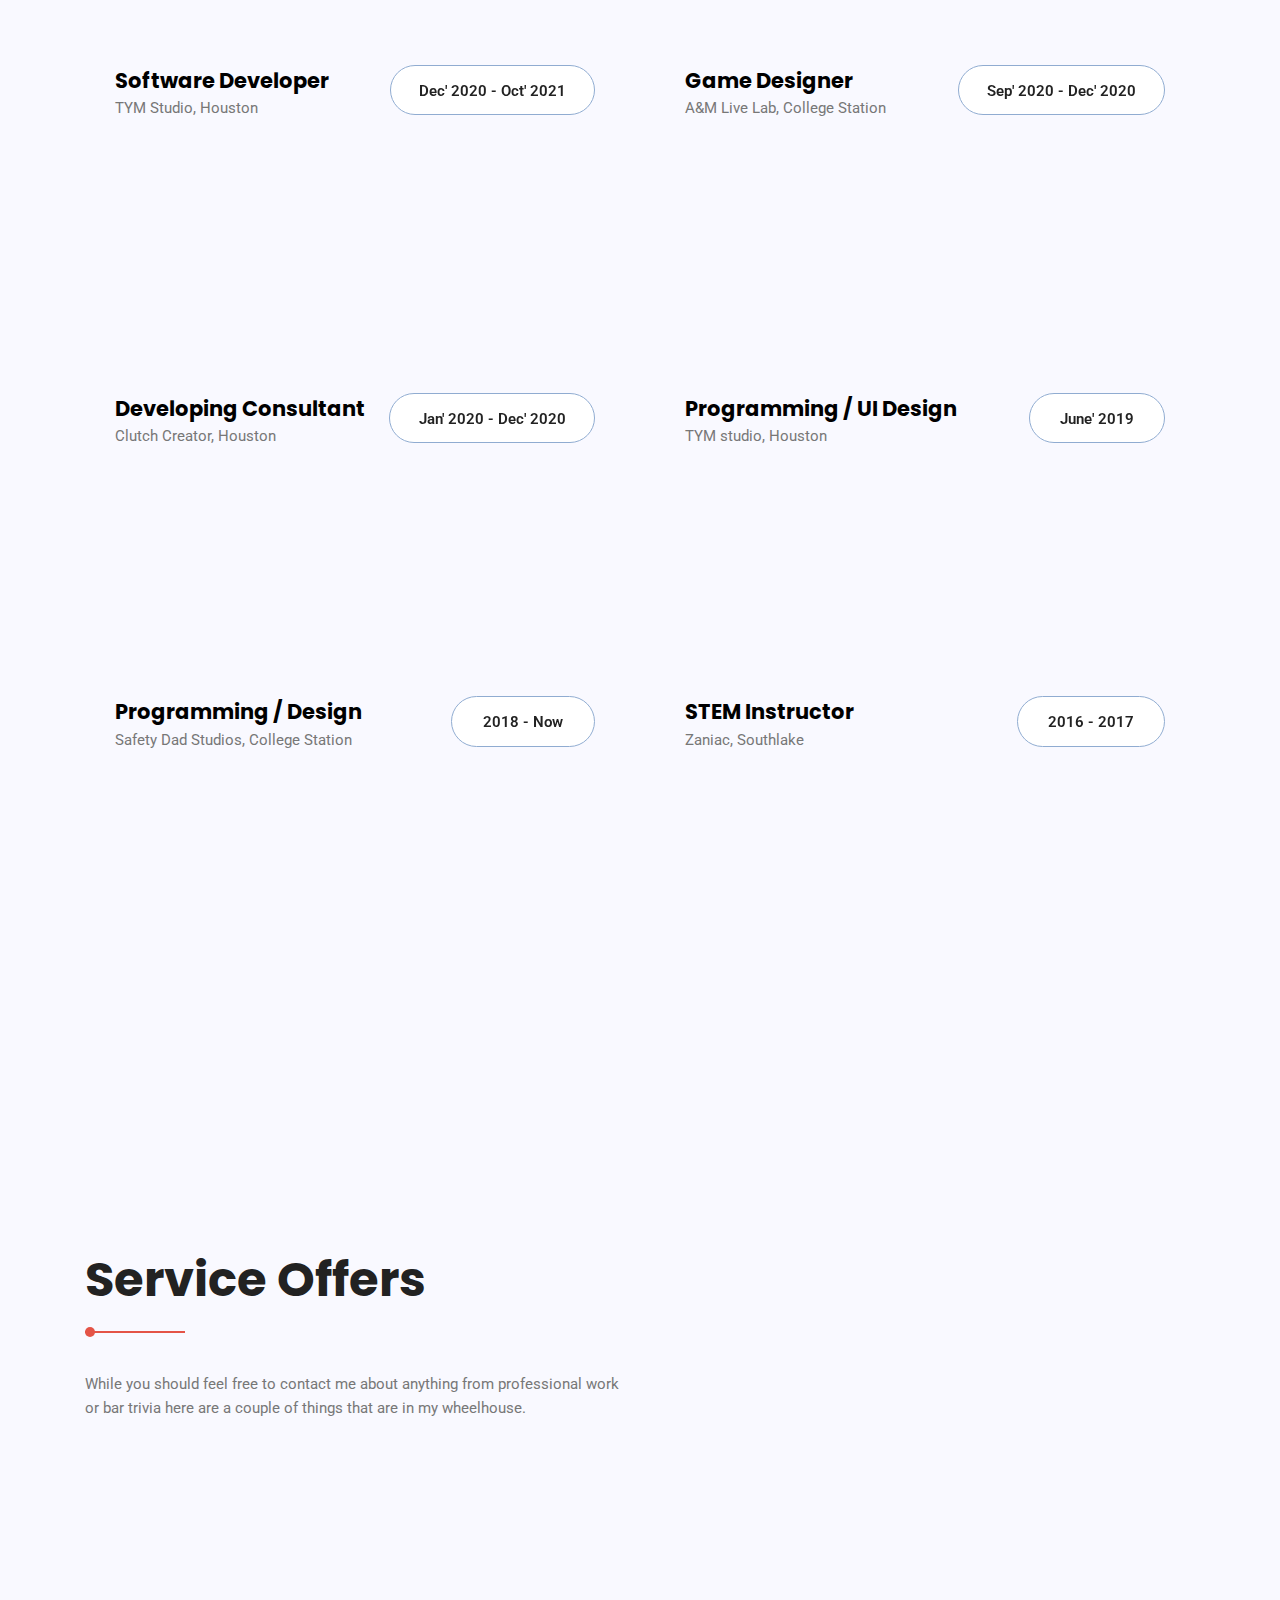
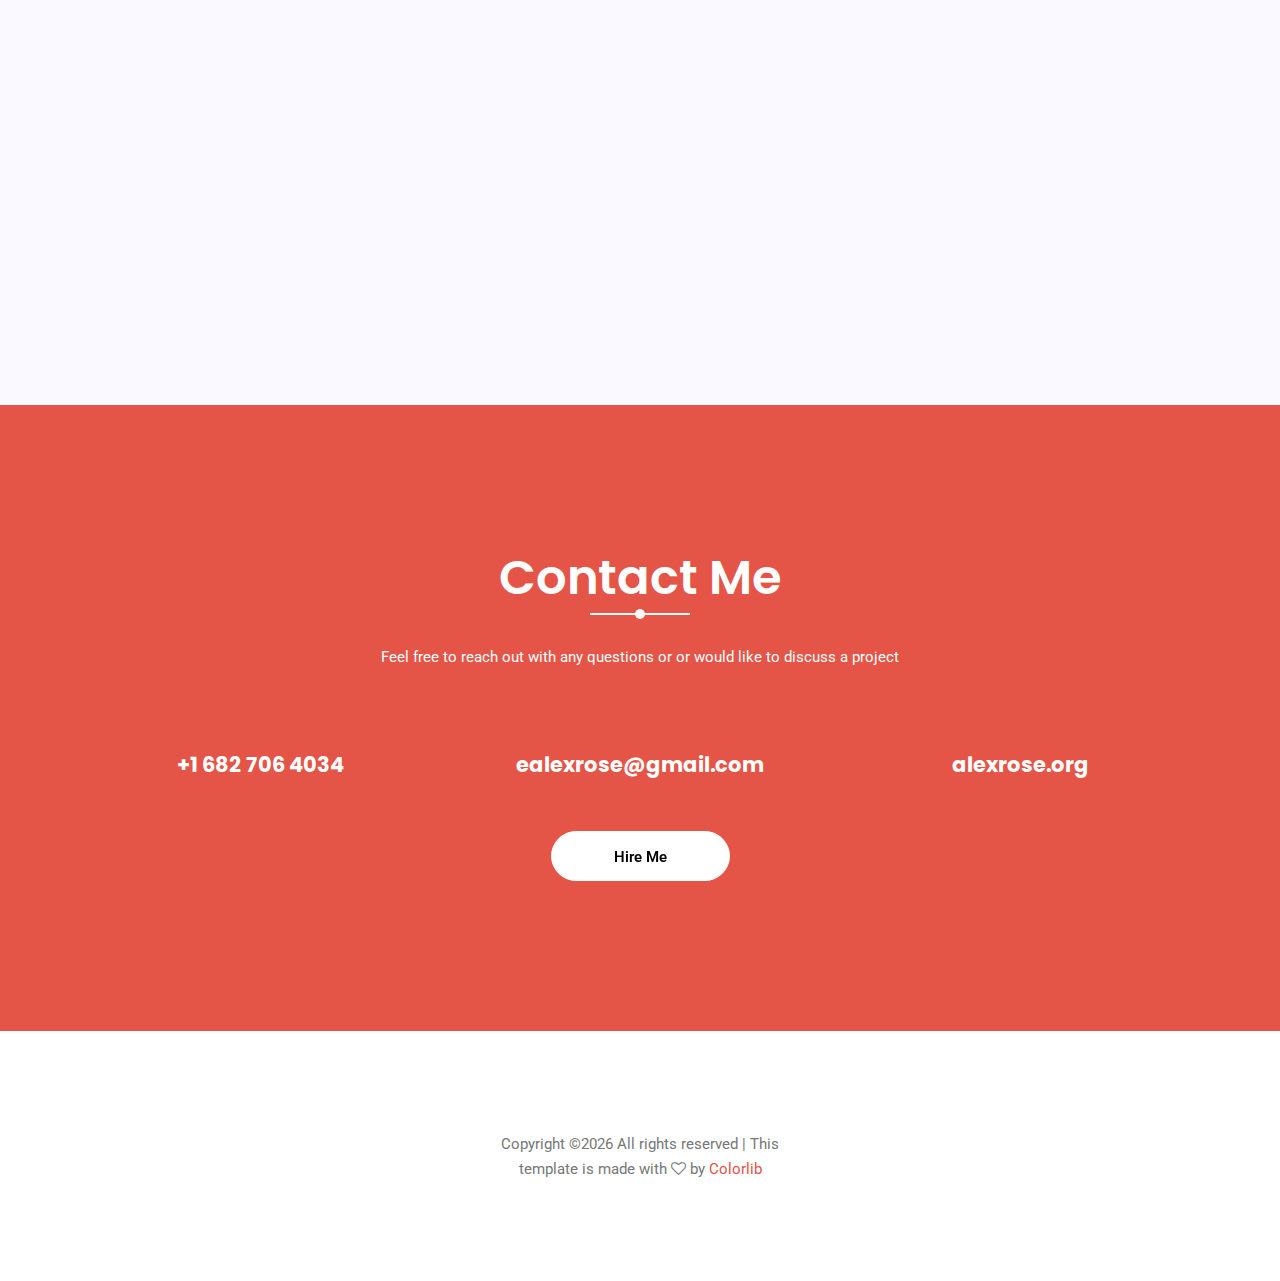
==== commit 8a5b4fcf: "Updated front page projects" ====
--- a/index.html
+++ b/index.html
@@ -105,7 +105,303 @@
 	<!-- End banner Area -->
 
 
-
+	<!-- Start Work Area Area -->
+	<section class="work-area section-gap-top section-gap-bottom-90" id="work">
+		<div class="container">
+			<div class="row d-flex justify-content-between align-items-end mb-80">
+				<div class="col-lg-6">
+					<div class="section-title">
+						<h2>Latest Works</h2>
+						<p>A quick look at some of my most recent projects and efforts</p>
+					</div>
+				</div>
+
+				<div class="col-lg-6">
+					<div class="filters">
+						<ul>
+							<li class="active" data-filter=".all">All Categories</li>
+							<li data-filter=".jams">Jams</li>
+							<li data-filter=".experimental">Experimental</li>
+							<li data-filter=".professional">Professional</li>
+						</ul>
+					</div>
+				</div>
+			</div>
+
+			<div class="filters-content">
+				<div class="row grid">
+
+					<!--Buffer to fix grid align-->
+					<div class="single-work col-lg-6 col-md-6 col-sm-12 all jams wow fadeInUp" data-wow-duration="2s">
+						<div class="relative">
+							<div class="thumb">
+								<div class="overlay overlay-bg"></div>
+
+							</div>
+							<div class="middle">
+							</div>
+
+						</div>
+					</div>
+
+					<!--Buffer to fix grid align-->
+					<div class="single-work col-lg-6 col-md-6 col-sm-12 all jams wow fadeInUp" data-wow-duration="2s">
+						<div class="relative">
+							<div class="thumb">
+								<div class="overlay overlay-bg"></div>
+
+							</div>
+							<div class="middle">
+							</div>
+
+						</div>
+					</div>
+
+					<!--Battery Buddies-->
+					<div class="single-work col-lg-6 col-md-12 col-sm-12 all jams wow fadeInUp" data-wow-duration="2s">
+						<div class="relative">
+							<div class="thumb">
+								<div class="overlay overlay-bg"></div>
+								<img class="image img-fluid" src="img/work/BBGameplay.png" alt="">
+							</div>
+							<div class="middle">
+								<h4>Battery Buddies</h4>
+								<div class="cat">Texas A&M Chillenium Game Jam Winner</div>
+							</div>
+							<a class="overlay" href="portfolio-details.html"></a>
+						</div>
+					</div>
+
+					<!--Lux Alterna-->
+					<div class="single-work col-lg-6 col-md-12 col-sm-12 all jams wow fadeInUp" data-wow-duration="2s">
+						<div class="relative">
+							<div class="thumb">
+								<div class="overlay overlay-bg"></div>
+								<img class="image img-fluid" src="img/work/LuxAlterna.png" alt="">
+							</div>
+							<div class="middle">
+								<h4>Lux Alterna</h4>
+								<div class="cat">Creating a polished puzzle game with a beautiful atmosphere</div>
+							</div>
+							<a class="overlay" href="portfolio-details.html"></a>
+						</div>
+					</div>
+
+					<!-- One More Press-->
+					<div class="single-work col-lg-6 col-md-6 col-sm-12 all jams wow fadeInUp" data-wow-duration="2s">
+						<div class="relative">
+							<div class="thumb">
+								<div class="overlay overlay-bg"></div>
+								<img class="image img-fluid" src="img/work/OneMorePress.png" alt="">
+							</div>
+							<div class="middle">
+								<h4>One More Press</h4>
+								<div class="cat">An exercise in making one button feel as good as possible</div>
+							</div>
+							<a class="overlay" href="portfolio-details.html"></a>
+						</div>
+					</div>
+
+					<!--Stellar Scalers-->
+					<div class="single-work col-lg-6 col-md-6 col-sm-12 all jams wow fadeInUp" data-wow-duration="2s">
+						<div class="relative">
+							<div class="thumb">
+								<div class="overlay overlay-bg"></div>
+								<img class="image img-fluid" src="img/work/StellarScalarsFullScreen.png" alt="">
+							</div>
+							<div class="middle">
+								<h4>Stellar Scalers</h4>
+								<div class="cat">GMTK 2021 Submission</div>
+							</div>
+							<a class="overlay" href="portfolio-details.html"></a>
+						</div>
+					</div>
+
+					<!--Rats and Ruin
+					<div class="single-work col-lg-6 col-md-6 col-sm-12 all jams wow fadeInUp" data-wow-duration="2s">
+						<div class="relative">
+							<div class="thumb">
+								<div class="overlay overlay-bg"></div>
+								<img class="image img-fluid" src="img/work/RatsAndRuin.png" alt="">
+							</div>
+							<div class="middle">
+								<h4>Rats and Ruin</h4>
+								<div class="cat">Blackthorn Prod Jam Entry, sacrifice towers to make your other defenses stronger</div>
+							</div>
+							<a class="overlay" href="portfolio-details.html"></a>
+						</div>
+					</div>
+					-->
+
+					
+					<!-- How Deep Does This Go?  -->
+					<div class="single-work col-lg-6 col-md-12 col-sm-12 all experimental professional wow fadeInUp" data-wow-duration="2s" >
+						<div class="relative">
+							<div class="thumb">
+								<div class="overlay overlay-bg"></div>
+								<img class="image img-fluid" src="img/work/HDDTG_Standardized.png" alt="">
+							</div>
+							<div class="middle">
+								<h4>How Deep Does This Go</h4>
+								<div class="cat">Polished version of my jam game about the fantasy of being a conspiracy theorist.<br><br> Original game declared first overall winner in the University of Texas A&M Spring 2021 Semester Game Jam</div>
+							</div>
+							<a class="overlay" href="portfolio-details.html"></a>
+						</div>
+					</div>
+
+
+					<!--One Player Online-->
+					<div class="single-work col-lg-6 col-md-12 col-sm-12 all jam experimental wow fadeInUp" data-wow-duration="2s" >
+						<div class="relative">
+							<div class="thumb">
+								<div class="overlay overlay-bg"></div>
+								<img class="image img-fluid" src="img/work/OnePlayerOnline.png" alt="">
+							</div>
+							<div class="middle">
+								<h4>One Player Online</h4>
+								<div class="cat">A time travel based battle royale</div>
+							</div>
+							<a class="overlay" href="portfolio-details.html"></a>
+						</div>
+					</div>
+
+
+
+					<div class="single-work col-lg-6 col-md-12 col-sm-12 all experimental jams wow fadeInUp" data-wow-duration="2s" data-wow-delay="0.2s">
+						<div class="relative">
+							<div class="thumb">
+								<div class="overlay overlay-bg"></div>
+								<img class="image img-fluid" src="img/work/FPT.png" alt="">
+							</div>
+							<div class="middle">
+								<h4>First Person Tetris</h4>
+								<div class="cat">What if you were kidnapped by a mad scientist and force to escape the an arcade classic from inside?<div></div>First Person Tetris finished second in the spring 2020 TAGD semester game jam </div>
+							</div>
+							<a class="overlay" href="portfolio-details.html"></a>
+						</div>
+					</div>
+<!--
+					<Annahilation of the Uni>
+					<div class="single-work col-lg-4 col-md-6 col-sm-12 all jams wow fadeInUp" data-wow-duration="2s">
+						<div class="relative">
+							<div class="thumb">
+								<div class="overlay overlay-bg"></div>
+								<img class="image img-fluid" src="img/work/Uni.png" alt="">
+							</div>
+							<div class="middle">
+								<h4>Annahilation of the Uni</h4>
+								<div class="cat">Chillenium 2018 Game</div>
+							</div>
+							<a class="overlay" href="portfolio-details.html"></a>
+						</div>
+					</div>
+-->
+					<div class="single-work col-lg-6 col-md-6 col-sm-12 all experimental professional wow fadeInUp" data-wow-duration="2s" data-wow-delay="0.2s">
+						<div class="relative">
+							<div class="thumb">
+								<div class="overlay overlay-bg"></div>
+								<img class="image img-fluid" src="img/work/comfort.png" alt="">
+							</div>
+							<div class="middle">
+								<h4>Healthcare Games</h4>
+								<div class="cat">Competed as a programmer on a reality tv show about game development.<div></div> Winning top Coder overall</div>
+							</div>
+							<a class="overlay" href="portfolio-details.html"></a>
+						</div>
+					</div>
+
+<!--
+					<Found Computer>
+					<div class="single-work col-lg-4 col-md-6 col-sm-12 all experimental wow fadeInUp" data-wow-duration="2s" data-wow-delay="0.4s">
+						<div class="relative">
+							<div class="thumb">
+								<div class="overlay overlay-bg"></div>
+								<img class="image img-fluid" src="img/work/Desktop.jpg" alt="">
+							</div>
+							<div class="middle">
+								<h4>Found Computer</h4>
+								<div class="cat">A small experiment about telling a story via a found computer</div>
+							</div>
+							<a class="overlay" href="portfolio-details.html"></a>
+						</div>
+					</div>
+-->
+					<div class="single-work col-lg-6 col-md-6 col-sm-12 all experimental professional wow fadeInUp" data-wow-duration="2s" data-wow-delay="0.4s">
+						<div class="relative">
+							<div class="thumb">
+								<div class="overlay overlay-bg"></div>
+								<img class="image img-fluid" src="img/work/Rover.png" alt="">
+							</div>
+							<div class="middle">
+								<h4>Planet Rover</h4>
+								<div class="cat">Looks like nasa forgot to give this rover all the batteries they need. And when they go looking for them they end up on one heck of an adventure</div>
+							</div>
+							<a class="overlay" href="portfolio-details.html"></a>
+						</div>
+					</div>
+
+					<div class="single-work col-lg-6 col-md-6 col-sm-12 all experimental jams wow fadeInUp" data-wow-duration="2s" data-wow-delay="0.4s">
+						<div class="relative">
+							<div class="thumb">
+								<div class="overlay overlay-bg"></div>
+								<img class="image img-fluid" src="img/work/Ship.png" alt="">
+							</div>
+							<div class="middle">
+								<h4>Constellation Chaos</h4>
+								<div class="cat">Not all ship systems can be powered, manage carefully so you don't run out of control in this Game Makers Toolkit 2020 jam entry</div>
+							</div>
+							<a class="overlay" href="portfolio-details.html"></a>
+						</div>
+					</div>
+<!--
+					<Smashed Brothers Brawl>
+					<div class="single-work col-lg-4 col-md-6 col-sm-12 all experimental jams wow fadeInUp" data-wow-duration="2s" data-wow-delay="0.6s">
+						<div class="relative">
+							<div class="thumb">
+								<div class="overlay overlay-bg"></div>
+								<img class="image img-fluid" src="img/work/Wobble.jpg" alt="">
+							</div>
+							<div class="middle">
+								<h4>Smashed Brothers brawl</h4>
+								<div class="cat">two button 3D fighting game</div>
+							</div>
+							<a class="overlay" href="portfolio-details.html"></a>
+						</div>
+					</div>
+-->
+					<div class="single-work col-lg-6 col-md-6 col-sm-12 all jams wow fadeInUp" data-wow-duration="2s" data-wow-delay="0.6s">
+						<div class="relative">
+							<div class="thumb">
+								<div class="overlay overlay-bg"></div>
+								<img class="image img-fluid" src="img/work/DankTanks.png" alt="">
+							</div>
+							<div class="middle">
+								<h4>Dank Tanks</h4>
+								<div class="cat">Pick up the mercenary army men and rain havoc on your enemy. Chillenium 2019 Entry</div>
+							</div>
+							<a class="overlay" href="portfolio-details.html"></a>
+						</div>
+					</div>
+<!--
+				<div class="single-work col-lg-4 col-md-6 col-sm-12 all experimental wow fadeInUp" data-wow-duration="2s" data-wow-delay="0.2s">
+						<div class="relative">
+							<div class="thumb">
+								<div class="overlay overlay-bg"></div>
+								<img class="image img-fluid" src="img/work/VOK.jpg" alt="">
+							</div>
+							<div class="middle">
+								<h4>Valley of Kings</h4>
+								<div class="cat">Graduate Educational Project</div>
+							</div>
+							<a class="overlay" href="portfolio-details.html"></a>
+						</div>
+					</div>
+-->
+				</div>
+			</div>
+		</div>
+	</section>
+	<!-- End Work Area Area -->
 
 
 	<!-- Start About Area -->
@@ -155,227 +451,7 @@
 	<!-- End About Area -->
 
 
-	<!-- Start Work Area Area -->
-	<section class="work-area section-gap-top section-gap-bottom-90" id="work">
-		<div class="container">
-			<div class="row d-flex justify-content-between align-items-end mb-80">
-				<div class="col-lg-6">
-					<div class="section-title">
-						<h2>Latest Works</h2>
-						<p>A quick look at some of my most recent projects and efforts</p>
-					</div>
-				</div>
-
-				<div class="col-lg-6">
-					<div class="filters">
-						<ul>
-							<li class="active" data-filter=".all">All Categories</li>
-							<li data-filter=".jams">Jams</li>
-							<li data-filter=".experimental">Experimental</li>
-							<li data-filter=".professional">Professional</li>
-						</ul>
-					</div>
-				</div>
-			</div>
-
-			<div class="filters-content">
-				<div class="row grid">
-
-
-
-
-					<!--Stellar Scalers-->
-					<div class="single-work col-lg-4 col-md-6 col-sm-12 all jams wow fadeInUp" data-wow-duration="2s">
-						<div class="relative">
-							<div class="thumb">
-								<div class="overlay overlay-bg"></div>
-								<img class="image img-fluid" src="img/work/StellarScalarsGameplay.png" alt="">
-							</div>
-							<div class="middle">
-								<h4>Stellar Scalers</h4>
-								<div class="cat">GMTK 2021 Submission</div>
-							</div>
-							<a class="overlay" href="portfolio-details.html"></a>
-						</div>
-					</div>
-
-					<!-- How Deep Does This Go?  -->
-					<div class="single-work col-lg-8 col-md-12 col-sm-14 all experimental professional wow fadeInUp" data-wow-duration="2s" >
-						<div class="relative">
-							<div class="thumb">
-								<div class="overlay overlay-bg"></div>
-								<img class="image img-fluid" src="img/work/HDDTG.png" alt="">
-							</div>
-							<div class="middle">
-								<h4>How Deep Does This Go</h4>
-								<div class="cat">Polished version of my jam game about the fantasy of being a conspiracy theorist.<br><br> Original game declared first overall winner in the University of Texas A&M Spring 2021 Semester Game Jam</div>
-							</div>
-							<a class="overlay" href="portfolio-details.html"></a>
-						</div>
-					</div>
-
-					<!--Rats and Ruin-->
-					<div class="single-work col-lg-4 col-md-6 col-sm-12 all jams wow fadeInUp" data-wow-duration="2s">
-						<div class="relative">
-							<div class="thumb">
-								<div class="overlay overlay-bg"></div>
-								<img class="image img-fluid" src="img/work/RatsAndRuin.png" alt="">
-							</div>
-							<div class="middle">
-								<h4>Rats and Ruin</h4>
-								<div class="cat">Blackthorn Prod Jam Entry, sacrifice towers to make your other defenses stronger</div>
-							</div>
-							<a class="overlay" href="portfolio-details.html"></a>
-						</div>
-					</div>
-
-
-
-					<!--One Player Online-->
-					<div class="single-work col-lg-8 col-md-12 col-sm-14 all jam experimental wow fadeInUp" data-wow-duration="2s" >
-						<div class="relative">
-							<div class="thumb">
-								<div class="overlay overlay-bg"></div>
-								<img class="image img-fluid" src="img/work/OnePlayerOnline.png" alt="">
-							</div>
-							<div class="middle">
-								<h4>One Player Online</h4>
-								<div class="cat">A time travel based battle royale</div>
-							</div>
-							<a class="overlay" href="portfolio-details.html"></a>
-						</div>
-					</div>
-
-
-
-					<div class="single-work col-lg-8 col-md-12 col-sm-14 all experimental jams wow fadeInUp" data-wow-duration="2s" data-wow-delay="0.2s">
-						<div class="relative">
-							<div class="thumb">
-								<div class="overlay overlay-bg"></div>
-								<img class="image img-fluid" src="img/work/FPT.png" alt="">
-							</div>
-							<div class="middle">
-								<h4>First Person Tetris</h4>
-								<div class="cat">What if you were kidnapped by a mad scientist and force to escape the an arcade classic from inside?<div></div>First Person Tetris finished second in the spring 2020 TAGD semester game jam </div>
-							</div>
-							<a class="overlay" href="portfolio-details.html"></a>
-						</div>
-					</div>
-
-					<!--Annahilation of the Uni-->
-					<div class="single-work col-lg-4 col-md-6 col-sm-12 all jams wow fadeInUp" data-wow-duration="2s">
-						<div class="relative">
-							<div class="thumb">
-								<div class="overlay overlay-bg"></div>
-								<img class="image img-fluid" src="img/work/Uni.png" alt="">
-							</div>
-							<div class="middle">
-								<h4>Annahilation of the Uni</h4>
-								<div class="cat">Chillenium 2018 Game</div>
-							</div>
-							<a class="overlay" href="portfolio-details.html"></a>
-						</div>
-					</div>
-
-					<div class="single-work col-lg-4 col-md-6 col-sm-12 all experimental professional wow fadeInUp" data-wow-duration="2s" data-wow-delay="0.2s">
-						<div class="relative">
-							<div class="thumb">
-								<div class="overlay overlay-bg"></div>
-								<img class="image img-fluid" src="img/work/comfort.png" alt="">
-							</div>
-							<div class="middle">
-								<h4>Healthcare Games</h4>
-								<div class="cat">Competed as a programmer on a reality tv show about game development.<div></div> Winning top Coder overall</div>
-							</div>
-							<a class="overlay" href="portfolio-details.html"></a>
-						</div>
-					</div>
-
-
-					<div class="single-work col-lg-4 col-md-6 col-sm-12 all experimental wow fadeInUp" data-wow-duration="2s" data-wow-delay="0.4s">
-						<div class="relative">
-							<div class="thumb">
-								<div class="overlay overlay-bg"></div>
-								<img class="image img-fluid" src="img/work/Desktop.jpg" alt="">
-							</div>
-							<div class="middle">
-								<h4>Found Computer</h4>
-								<div class="cat">A small experiment about telling a story via a found computer</div>
-							</div>
-							<a class="overlay" href="portfolio-details.html"></a>
-						</div>
-					</div>
-					<div class="single-work col-lg-4 col-md-6 col-sm-12 all experimental professional wow fadeInUp" data-wow-duration="2s" data-wow-delay="0.4s">
-						<div class="relative">
-							<div class="thumb">
-								<div class="overlay overlay-bg"></div>
-								<img class="image img-fluid" src="img/work/Rover.png" alt="">
-							</div>
-							<div class="middle">
-								<h4>Planet Rover</h4>
-								<div class="cat">Looks like nasa forgot to give this rover all the batteries they need. And when they go looking for them they end up on one heck of an adventure</div>
-							</div>
-							<a class="overlay" href="portfolio-details.html"></a>
-						</div>
-					</div>
-					<div class="single-work col-lg-4 col-md-6 col-sm-12 all experimental jams wow fadeInUp" data-wow-duration="2s" data-wow-delay="0.4s">
-						<div class="relative">
-							<div class="thumb">
-								<div class="overlay overlay-bg"></div>
-								<img class="image img-fluid" src="img/work/Ship.png" alt="">
-							</div>
-							<div class="middle">
-								<h4>Constellation Chaos</h4>
-								<div class="cat">Not all ship systems can be powered, manage carefully so you don't run out of control in this Game Makers Toolkit 2020 jam entry</div>
-							</div>
-							<a class="overlay" href="portfolio-details.html"></a>
-						</div>
-					</div>
-
-					<div class="single-work col-lg-4 col-md-6 col-sm-12 all experimental jams wow fadeInUp" data-wow-duration="2s" data-wow-delay="0.6s">
-						<div class="relative">
-							<div class="thumb">
-								<div class="overlay overlay-bg"></div>
-								<img class="image img-fluid" src="img/work/Wobble.jpg" alt="">
-							</div>
-							<div class="middle">
-								<h4>Smashed Brothers brawl</h4>
-								<div class="cat">two button 3D fighting game</div>
-							</div>
-							<a class="overlay" href="portfolio-details.html"></a>
-						</div>
-					</div>
-					<div class="single-work col-lg-4 col-md-6 col-sm-12 all jams wow fadeInUp" data-wow-duration="2s" data-wow-delay="0.6s">
-						<div class="relative">
-							<div class="thumb">
-								<div class="overlay overlay-bg"></div>
-								<img class="image img-fluid" src="img/work/DankTanks.png" alt="">
-							</div>
-							<div class="middle">
-								<h4>Dank Tanks</h4>
-								<div class="cat">Pick up the mercenary army men and rain havoc on your enemy. Chillenium 2019 Entry</div>
-							</div>
-							<a class="overlay" href="portfolio-details.html"></a>
-						</div>
-					</div>
-				<div class="single-work col-lg-4 col-md-6 col-sm-12 all experimental wow fadeInUp" data-wow-duration="2s" data-wow-delay="0.2s">
-						<div class="relative">
-							<div class="thumb">
-								<div class="overlay overlay-bg"></div>
-								<img class="image img-fluid" src="img/work/VOK.jpg" alt="">
-							</div>
-							<div class="middle">
-								<h4>Valley of Kings</h4>
-								<div class="cat">Graduate Educational Project</div>
-							</div>
-							<a class="overlay" href="portfolio-details.html"></a>
-						</div>
-					</div>
-				</div>
-			</div>
-		</div>
-	</section>
-	<!-- End Work Area Area -->
+
 
 
 	<!-- Start Job History Area Area -->
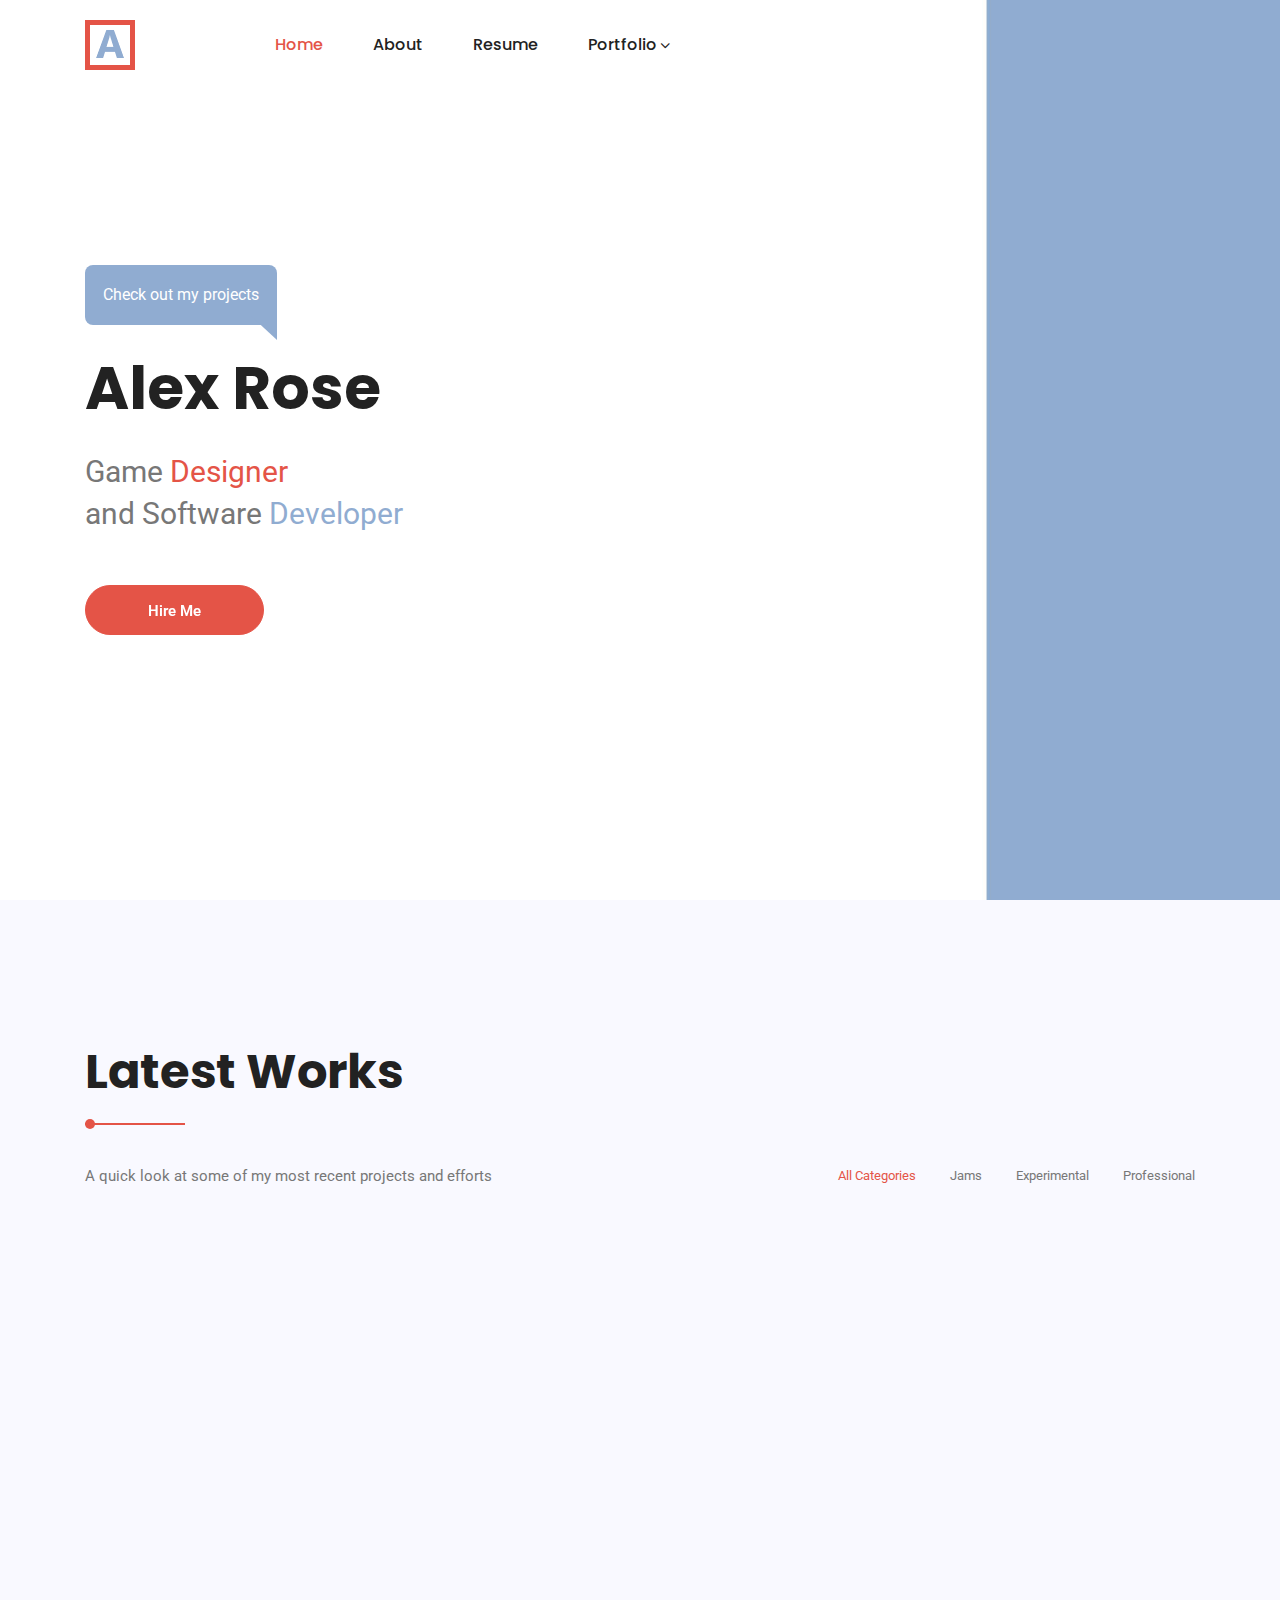
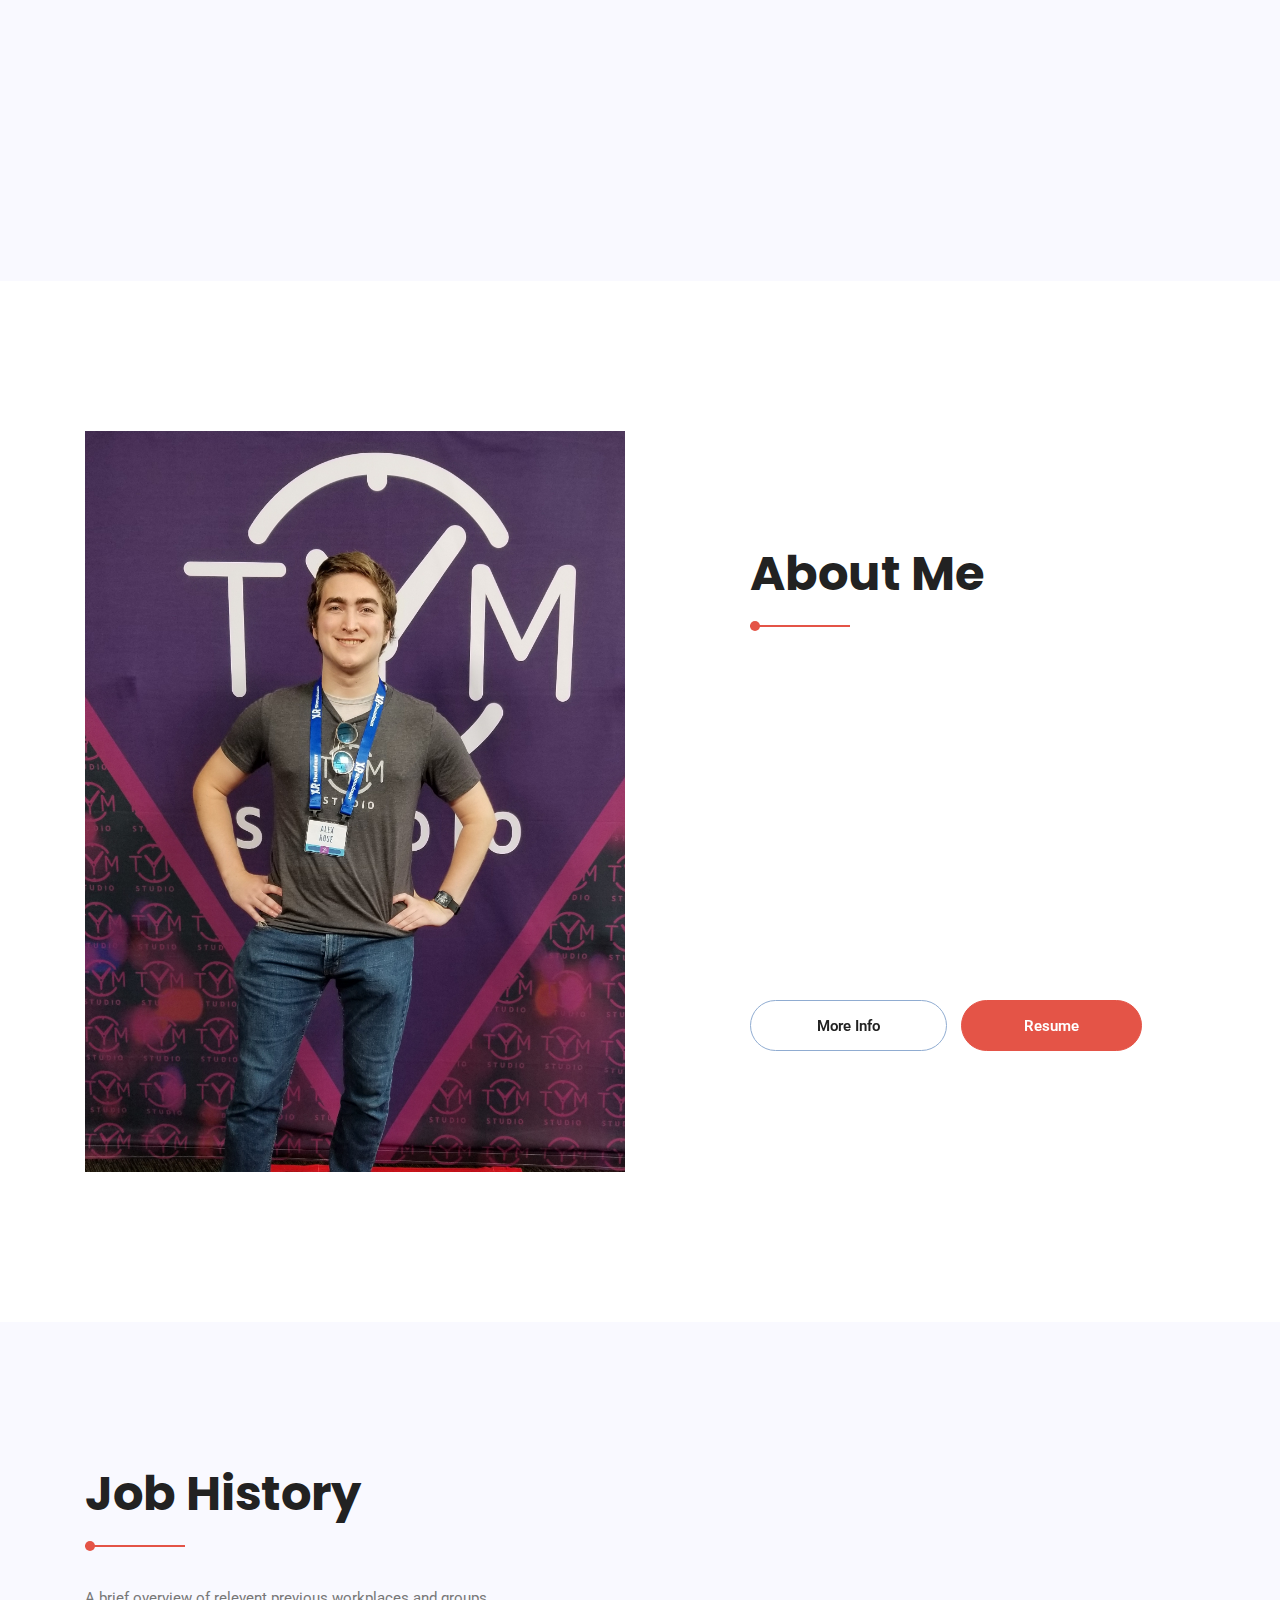
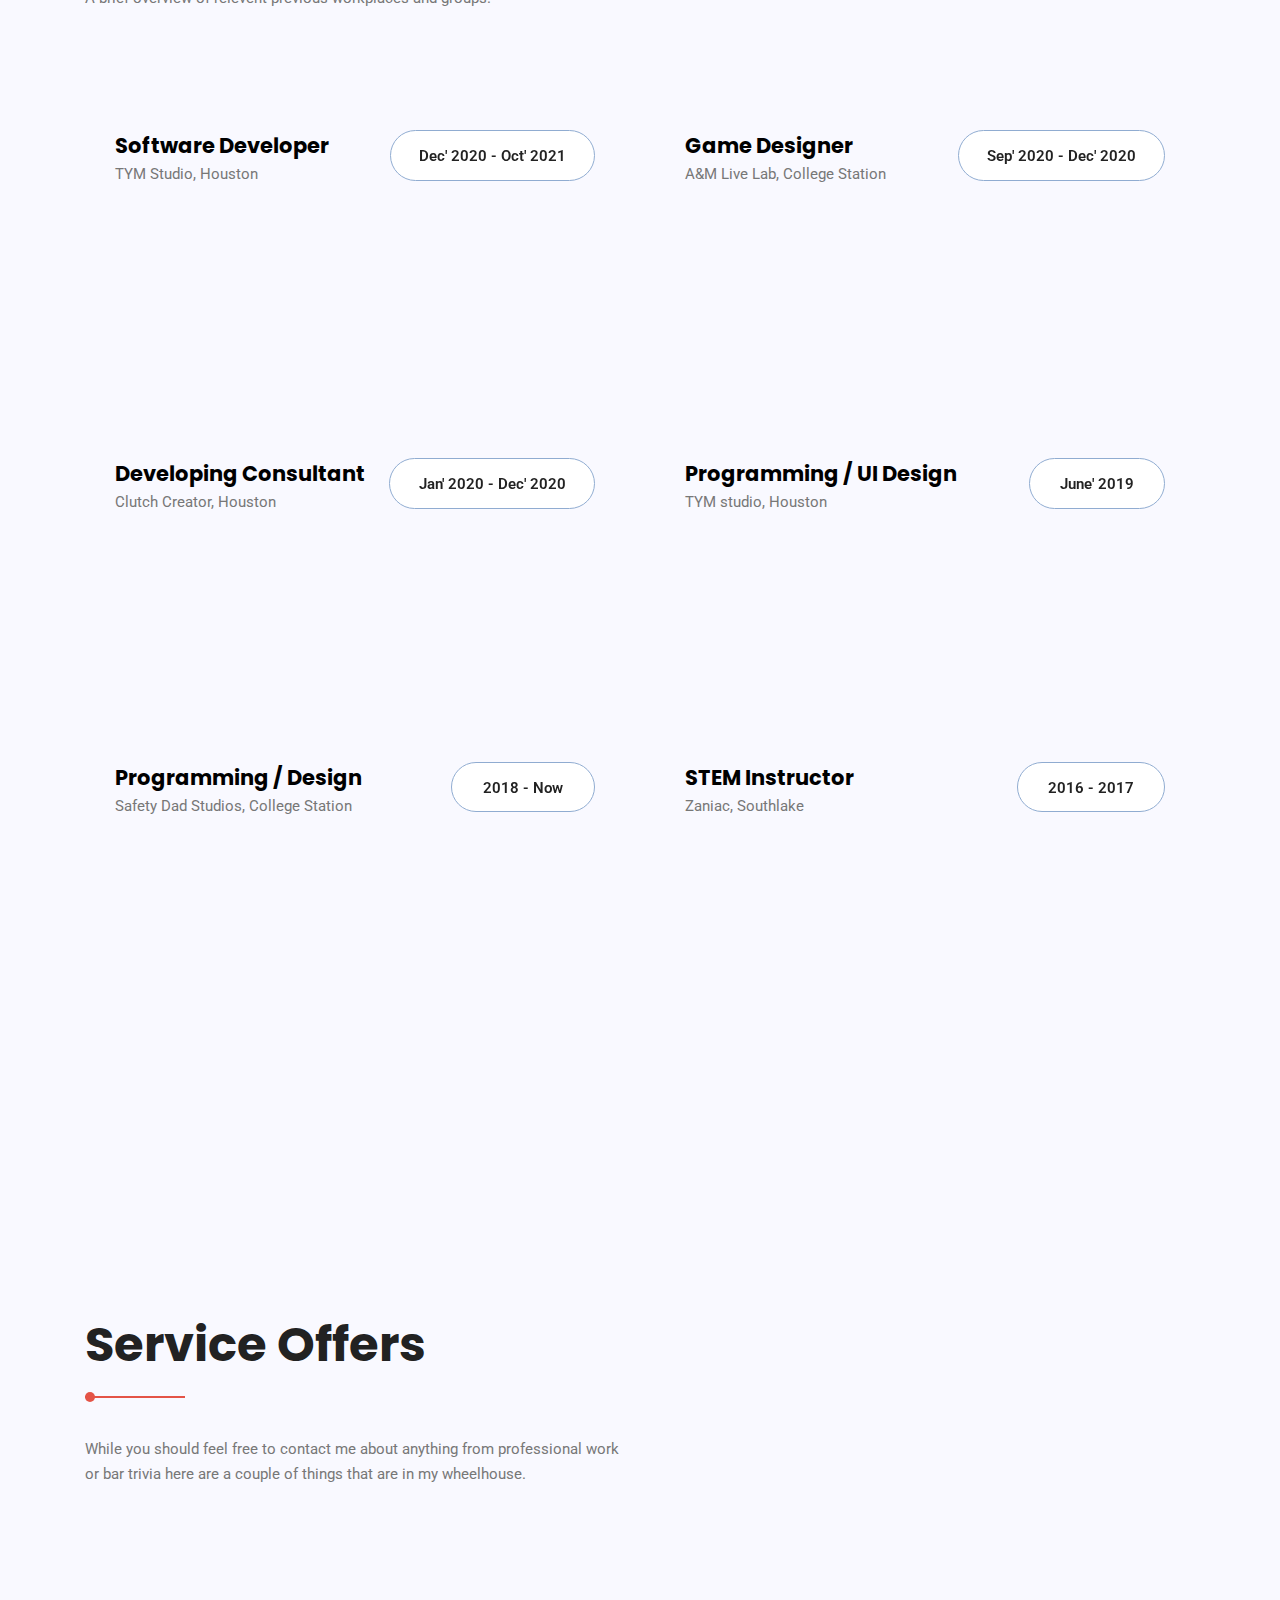
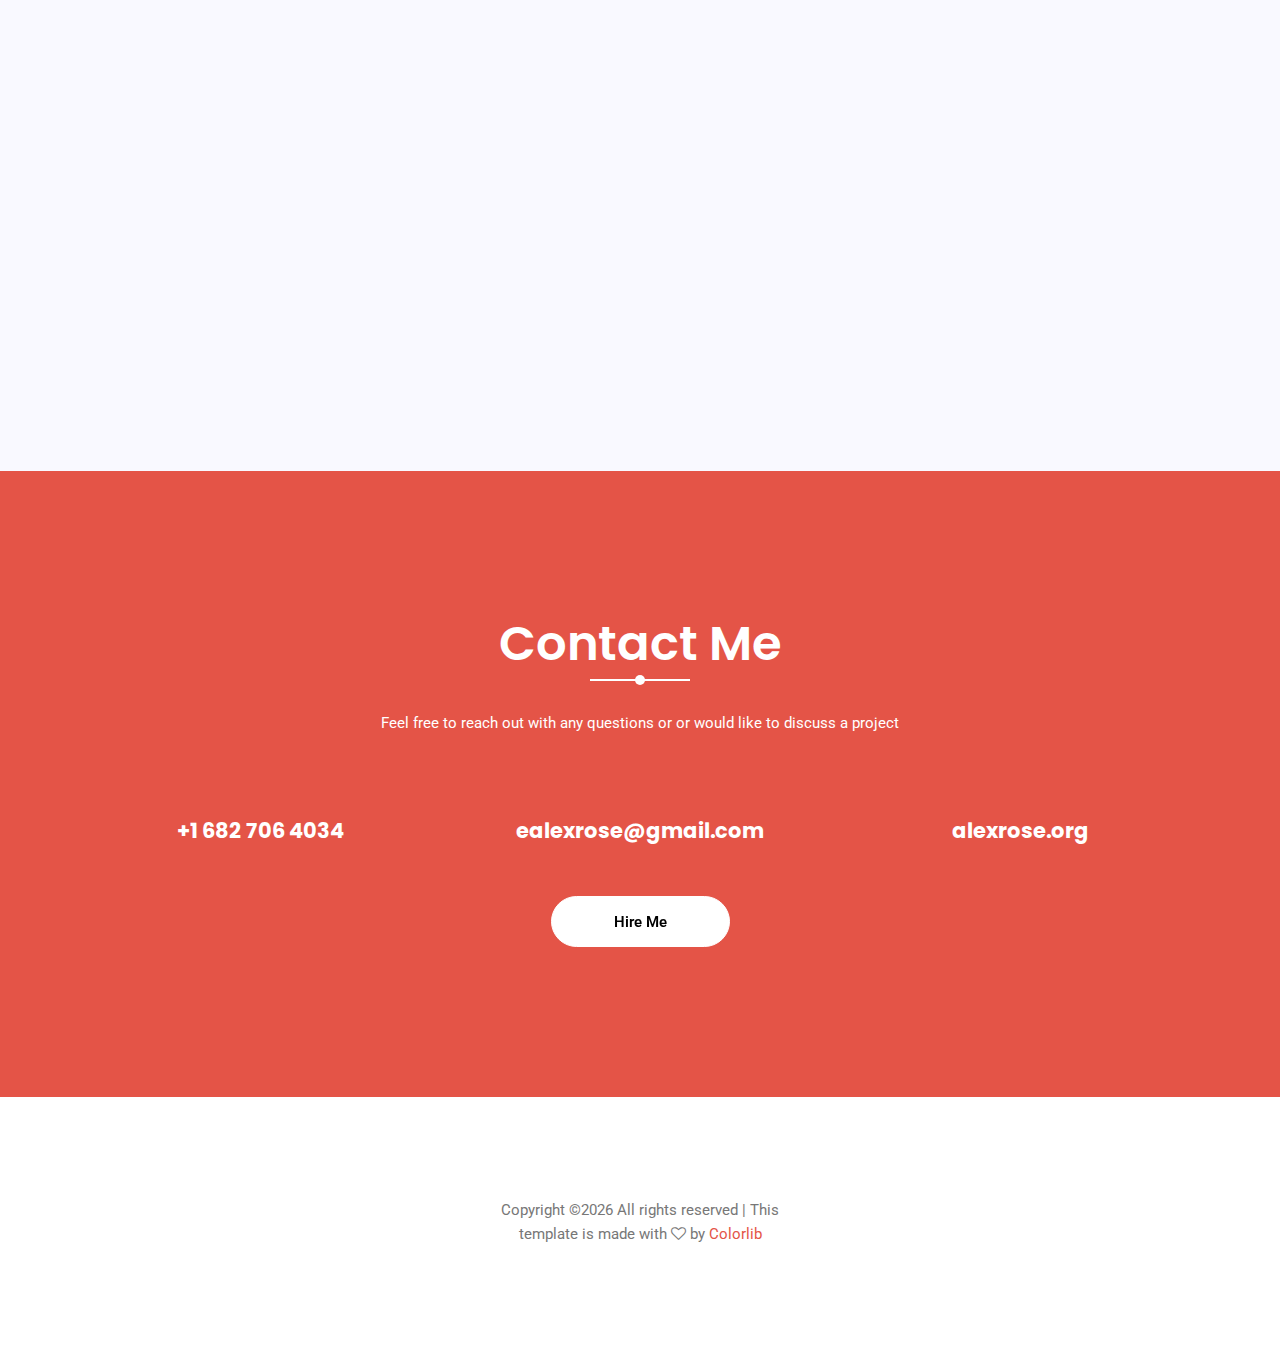
==== commit b20cbfb0: "Updated resume and photos" ====
--- a/index.html
+++ b/index.html
@@ -97,7 +97,8 @@
 					</a>
 				</div>
 				<div class="banner-img col-lg-6 col-md-6 align-self-end">
-					<img class="img-fluid" src="img/Real.png" alt="">
+					<!--TODO PUT IN EITHER A PROFESSIONAL PHOTO OR A COLLECTION OF CHARACTERS FROM GAMES I'VE WORKED ON --->
+				 <!--	<img class="img-fluid" src="img/Real.png" alt=""> -->
 				</div>
 			</div>
 		</div>
@@ -168,7 +169,7 @@
 								<h4>Battery Buddies</h4>
 								<div class="cat">Texas A&M Chillenium Game Jam Winner</div>
 							</div>
-							<a class="overlay" href="portfolio-details.html"></a>
+							<a class="overlay" href="game-design.html#battery-buddy-design"></a>
 						</div>
 					</div>
 
@@ -183,7 +184,7 @@
 								<h4>Lux Alterna</h4>
 								<div class="cat">Creating a polished puzzle game with a beautiful atmosphere</div>
 							</div>
-							<a class="overlay" href="portfolio-details.html"></a>
+							<a class="overlay" href="game-design.html#lux-alterna-design"></a>
 						</div>
 					</div>
 
@@ -198,7 +199,7 @@
 								<h4>One More Press</h4>
 								<div class="cat">An exercise in making one button feel as good as possible</div>
 							</div>
-							<a class="overlay" href="portfolio-details.html"></a>
+							<a class="overlay" href="game-design.html#one-more-press-design"></a>
 						</div>
 					</div>
 
@@ -213,7 +214,7 @@
 								<h4>Stellar Scalers</h4>
 								<div class="cat">GMTK 2021 Submission</div>
 							</div>
-							<a class="overlay" href="portfolio-details.html"></a>
+							<a class="overlay" href="game-design.html#stellar-scalers-design"></a>
 						</div>
 					</div>
 
@@ -233,7 +234,7 @@
 					</div>
 					-->
 
-					
+
 					<!-- How Deep Does This Go?  -->
 					<div class="single-work col-lg-6 col-md-12 col-sm-12 all experimental professional wow fadeInUp" data-wow-duration="2s" >
 						<div class="relative">
@@ -245,7 +246,7 @@
 								<h4>How Deep Does This Go</h4>
 								<div class="cat">Polished version of my jam game about the fantasy of being a conspiracy theorist.<br><br> Original game declared first overall winner in the University of Texas A&M Spring 2021 Semester Game Jam</div>
 							</div>
-							<a class="overlay" href="portfolio-details.html"></a>
+							<a class="overlay" href="game-design.html#how-deep-design"></a>
 						</div>
 					</div>
 
@@ -261,12 +262,12 @@
 								<h4>One Player Online</h4>
 								<div class="cat">A time travel based battle royale</div>
 							</div>
-							<a class="overlay" href="portfolio-details.html"></a>
-						</div>
-					</div>
-
-
-
+							<a class="overlay" href="game-design.html#one-player-online-design"></a>
+						</div>
+					</div>
+
+
+					<!--First Person Tetris-->
 					<div class="single-work col-lg-6 col-md-12 col-sm-12 all experimental jams wow fadeInUp" data-wow-duration="2s" data-wow-delay="0.2s">
 						<div class="relative">
 							<div class="thumb">
@@ -277,7 +278,7 @@
 								<h4>First Person Tetris</h4>
 								<div class="cat">What if you were kidnapped by a mad scientist and force to escape the an arcade classic from inside?<div></div>First Person Tetris finished second in the spring 2020 TAGD semester game jam </div>
 							</div>
-							<a class="overlay" href="portfolio-details.html"></a>
+							<a class="overlay" href="game-design.html#first-person-tetris-design"></a>
 						</div>
 					</div>
 <!--
@@ -326,6 +327,8 @@
 						</div>
 					</div>
 -->
+
+					<!-- Planet Rover -->
 					<div class="single-work col-lg-6 col-md-6 col-sm-12 all experimental professional wow fadeInUp" data-wow-duration="2s" data-wow-delay="0.4s">
 						<div class="relative">
 							<div class="thumb">
@@ -336,10 +339,11 @@
 								<h4>Planet Rover</h4>
 								<div class="cat">Looks like nasa forgot to give this rover all the batteries they need. And when they go looking for them they end up on one heck of an adventure</div>
 							</div>
-							<a class="overlay" href="portfolio-details.html"></a>
-						</div>
-					</div>
-
+							<a class="overlay" href="game-design.html#planet-rover-design"></a>
+						</div>
+					</div>
+
+					<!-- Constellation Chaos -->
 					<div class="single-work col-lg-6 col-md-6 col-sm-12 all experimental jams wow fadeInUp" data-wow-duration="2s" data-wow-delay="0.4s">
 						<div class="relative">
 							<div class="thumb">
@@ -350,7 +354,7 @@
 								<h4>Constellation Chaos</h4>
 								<div class="cat">Not all ship systems can be powered, manage carefully so you don't run out of control in this Game Makers Toolkit 2020 jam entry</div>
 							</div>
-							<a class="overlay" href="portfolio-details.html"></a>
+							<a class="overlay" href="game-design.html#constellation-chaos-design"></a>
 						</div>
 					</div>
 <!--
@@ -379,7 +383,7 @@
 								<h4>Dank Tanks</h4>
 								<div class="cat">Pick up the mercenary army men and rain havoc on your enemy. Chillenium 2019 Entry</div>
 							</div>
-							<a class="overlay" href="portfolio-details.html"></a>
+							<a class="overlay" href="game-design.html#dank-tanks-design"></a>
 						</div>
 					</div>
 <!--
--- a/css/main.css
+++ b/css/main.css
@@ -73,6 +73,32 @@
 a, a:focus, a:hover {
   text-decoration: none;
   outline: 0; }
+
+  .project-details {
+    background-color: #90ACD1;
+    color: white;
+    cursor: pointer;
+    padding: 18px;    
+    width: 100%;
+    border: none;
+    text-align: left;
+    outline: none;
+    font-size: 15px;
+  }
+
+  /* Add a background color to the button if it is clicked on (add the .active class with JS), and when you move the mouse over it (hover) */
+  .collapsable-active, .project-details:hover {
+  background-color: #555;
+  }
+
+  /* Style the collapsible content. Note: hidden by default */
+  .collapsable-content {
+    padding: 0 18px;
+    max-height: 0;
+    overflow: hidden;
+    transition: max-height 0.2s ease-out;
+    background-color: #f1f1f1;
+  }
 
 .btn.active.focus,
 .btn.active:focus,
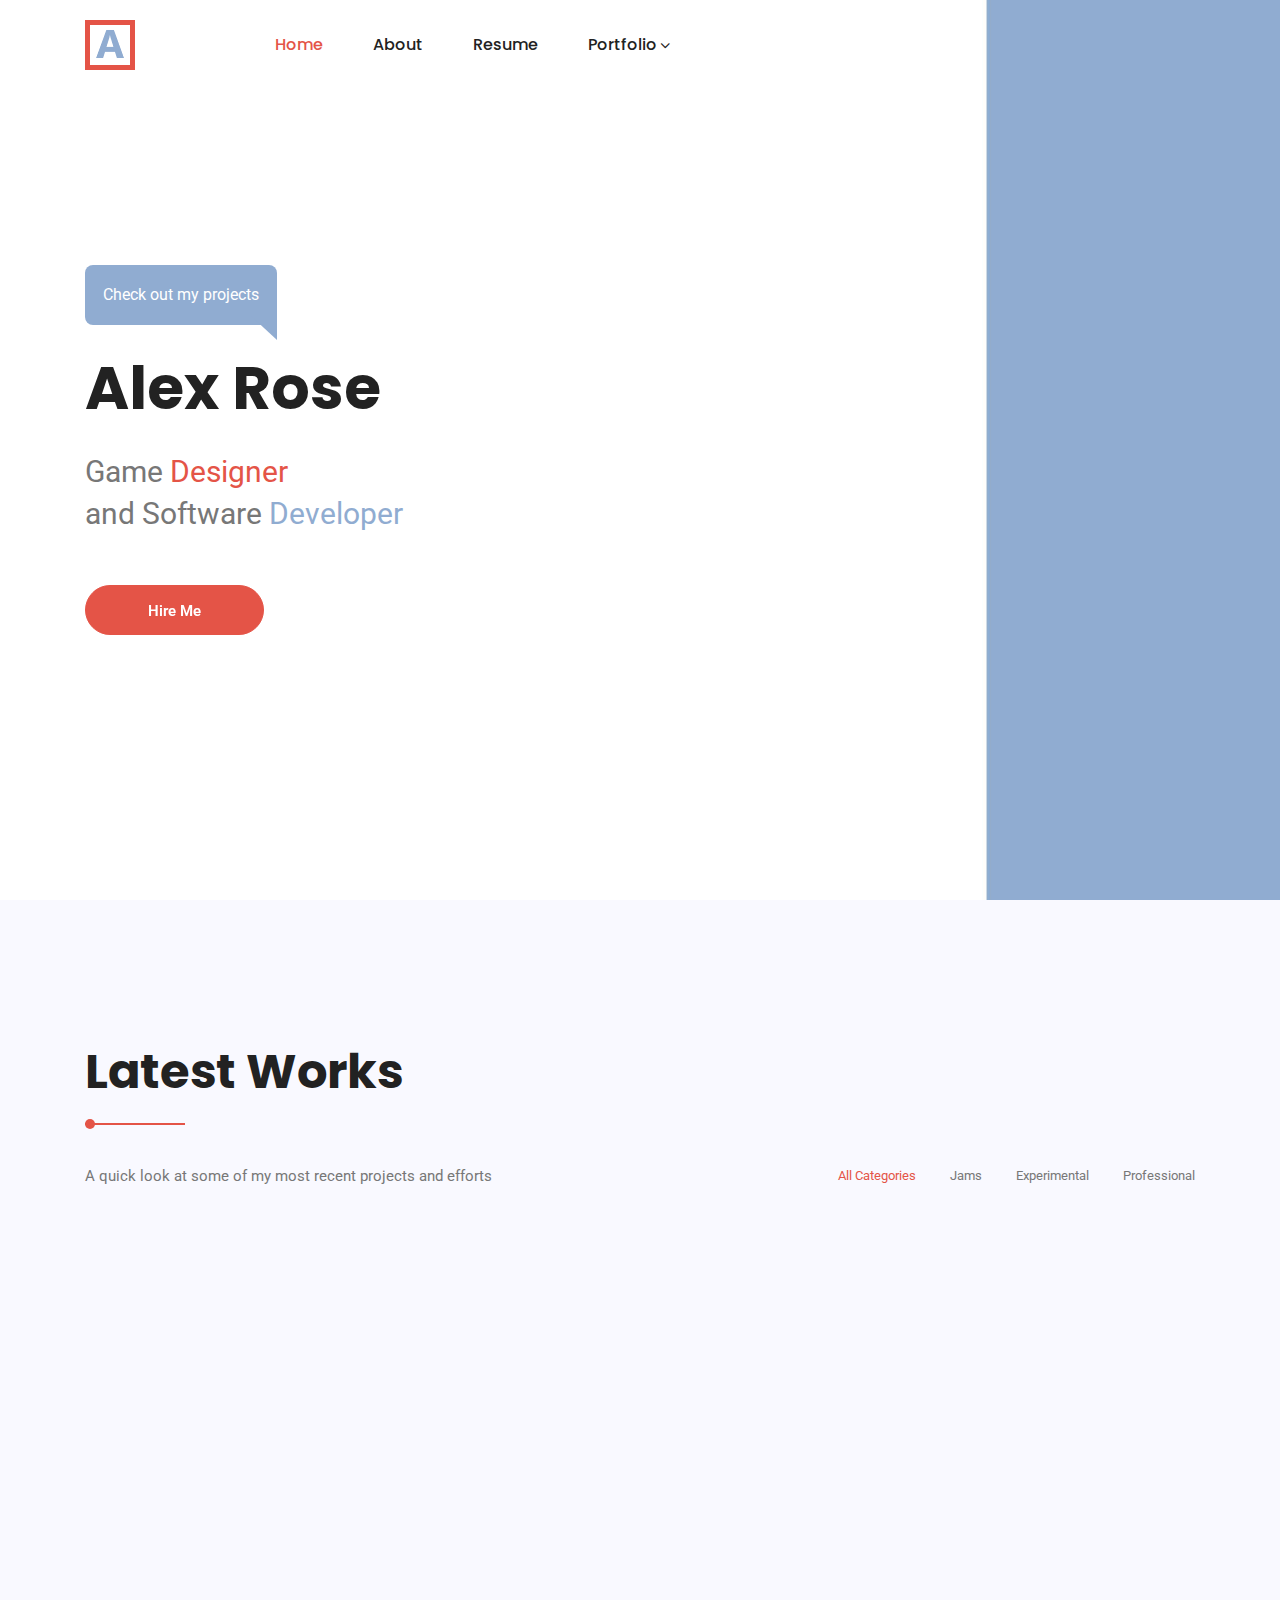
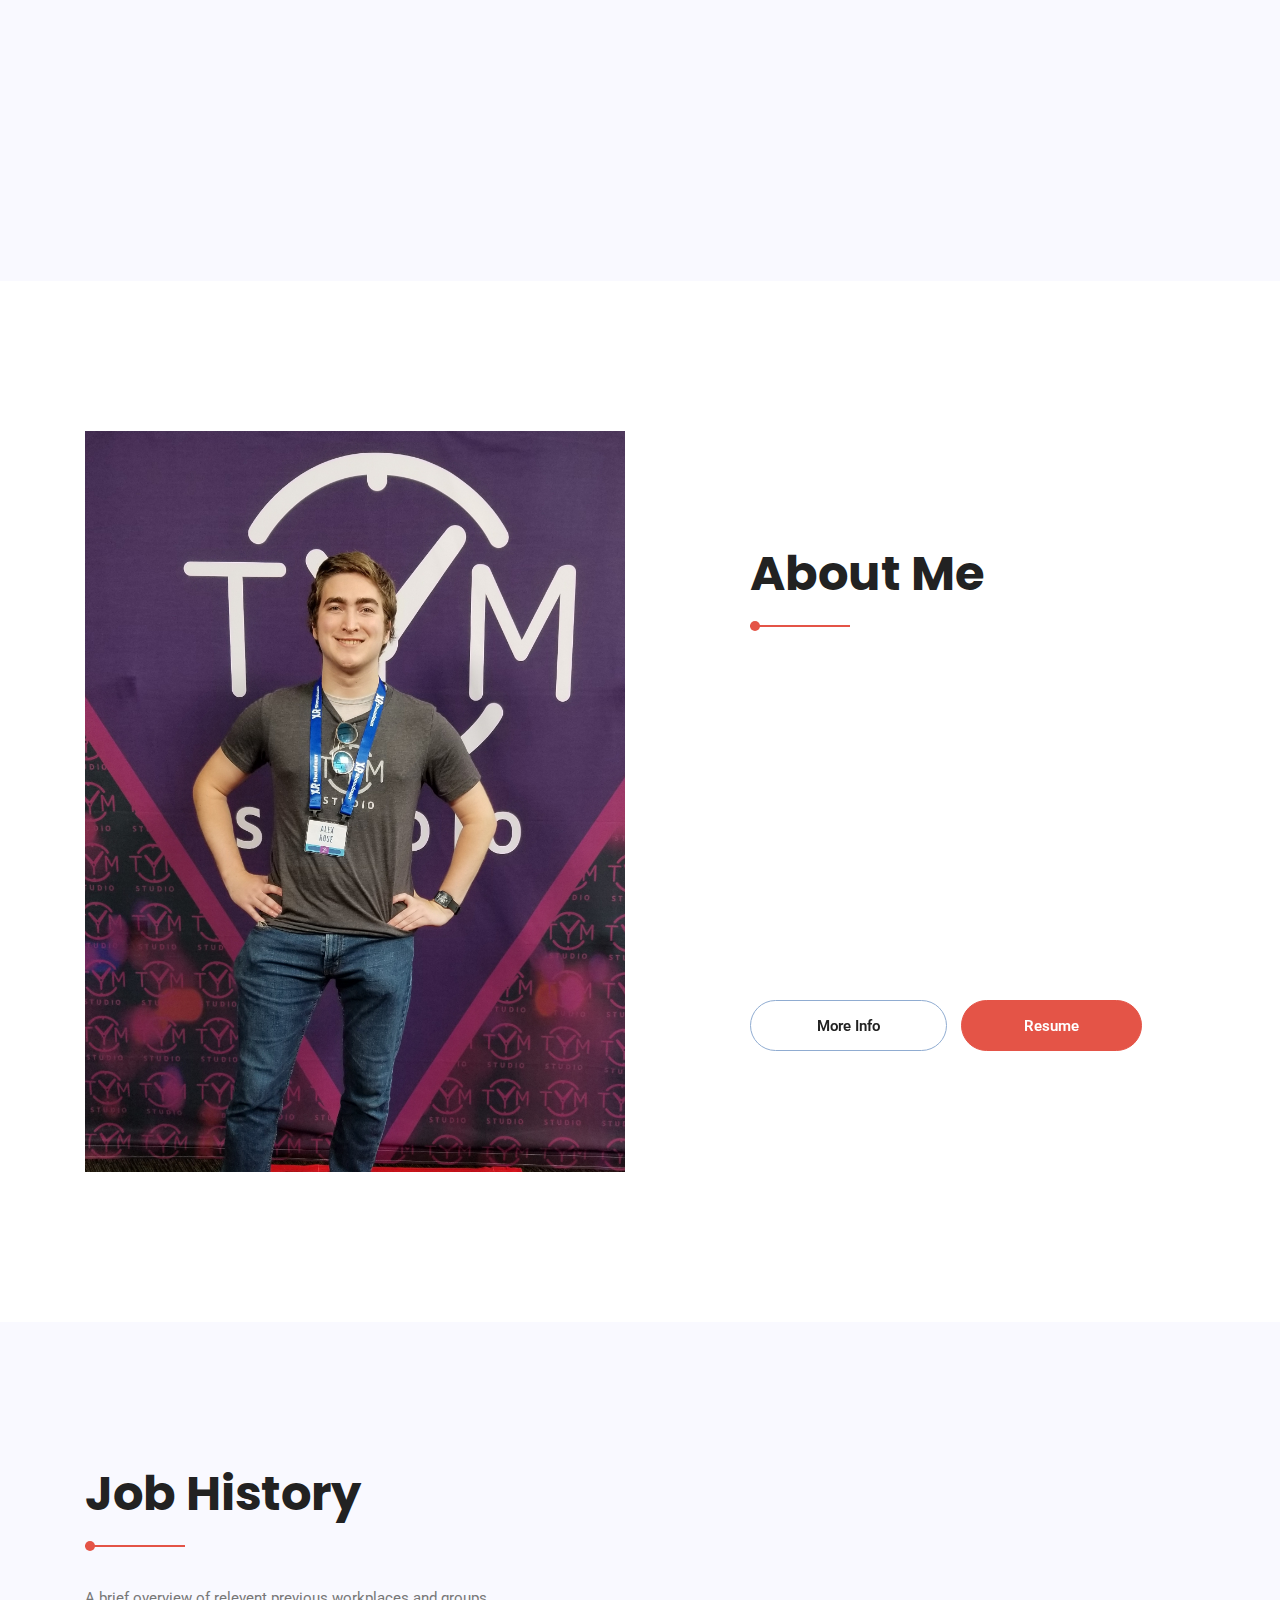
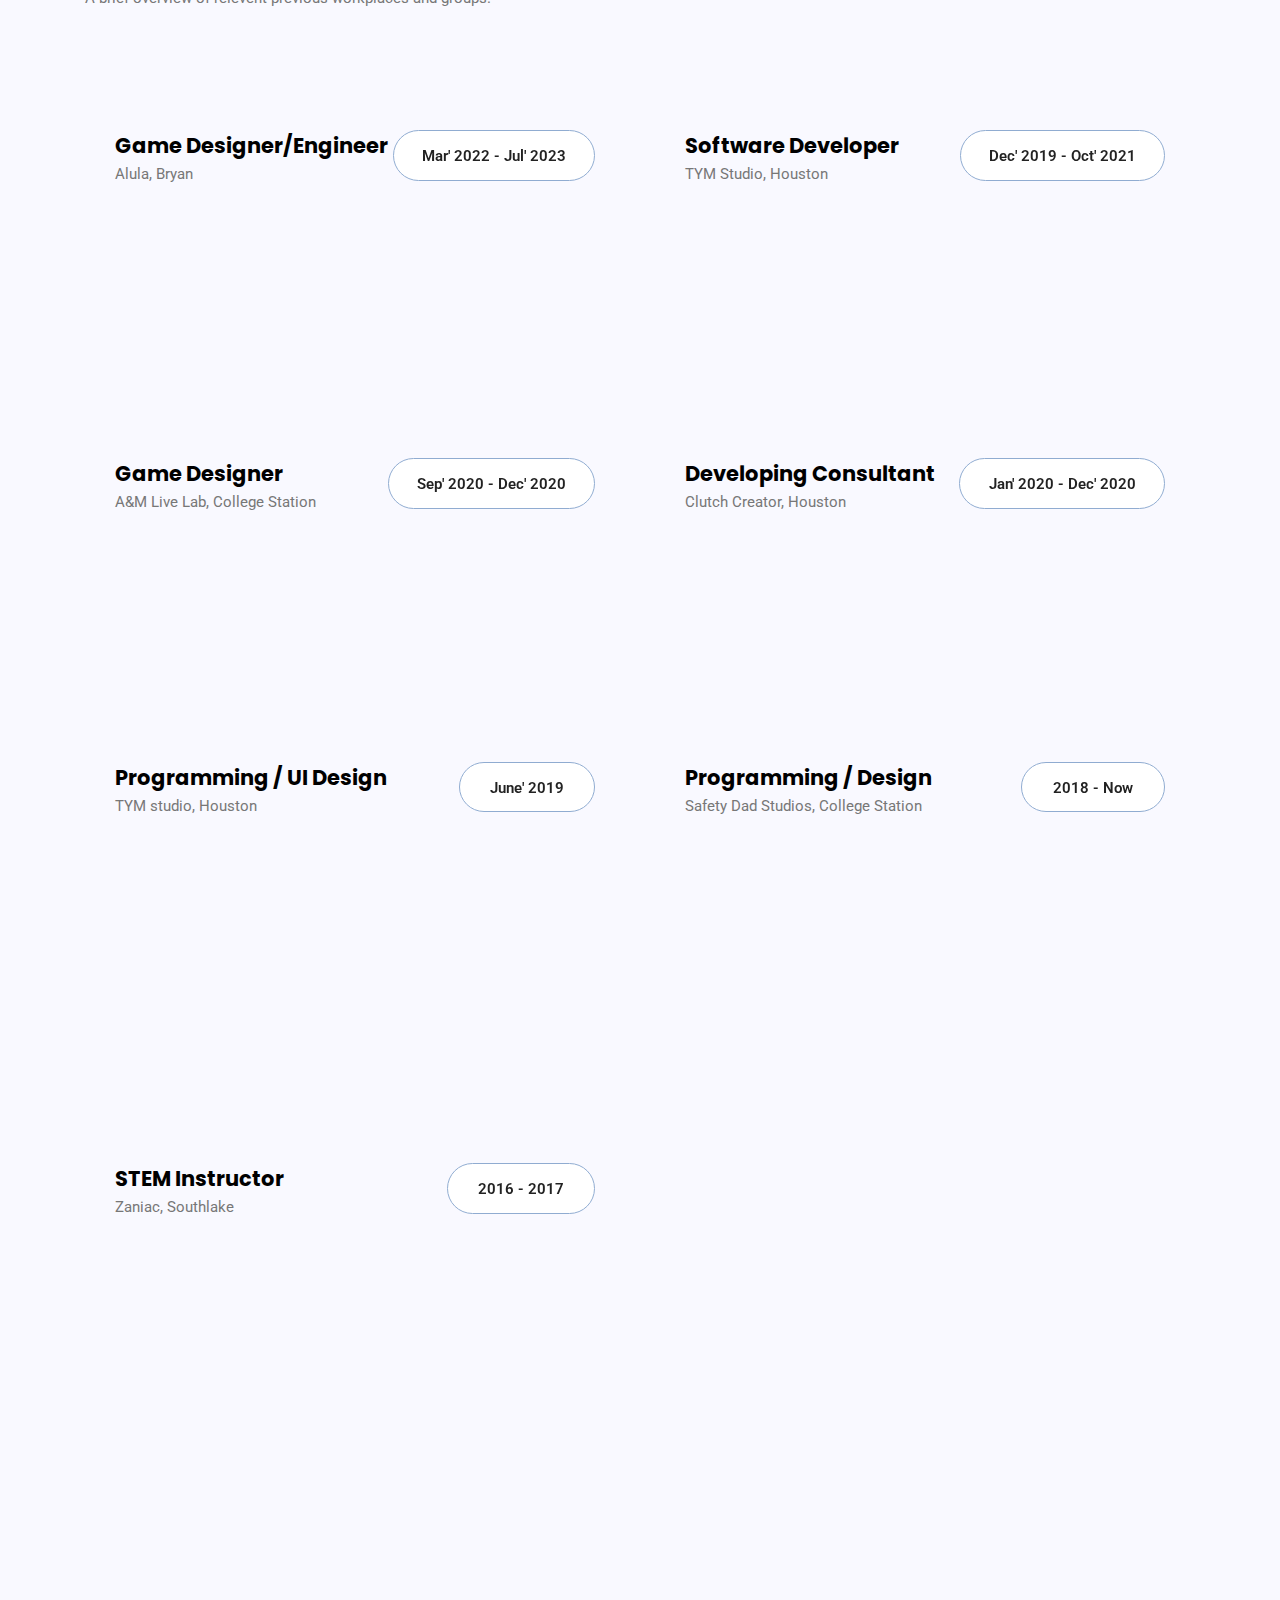
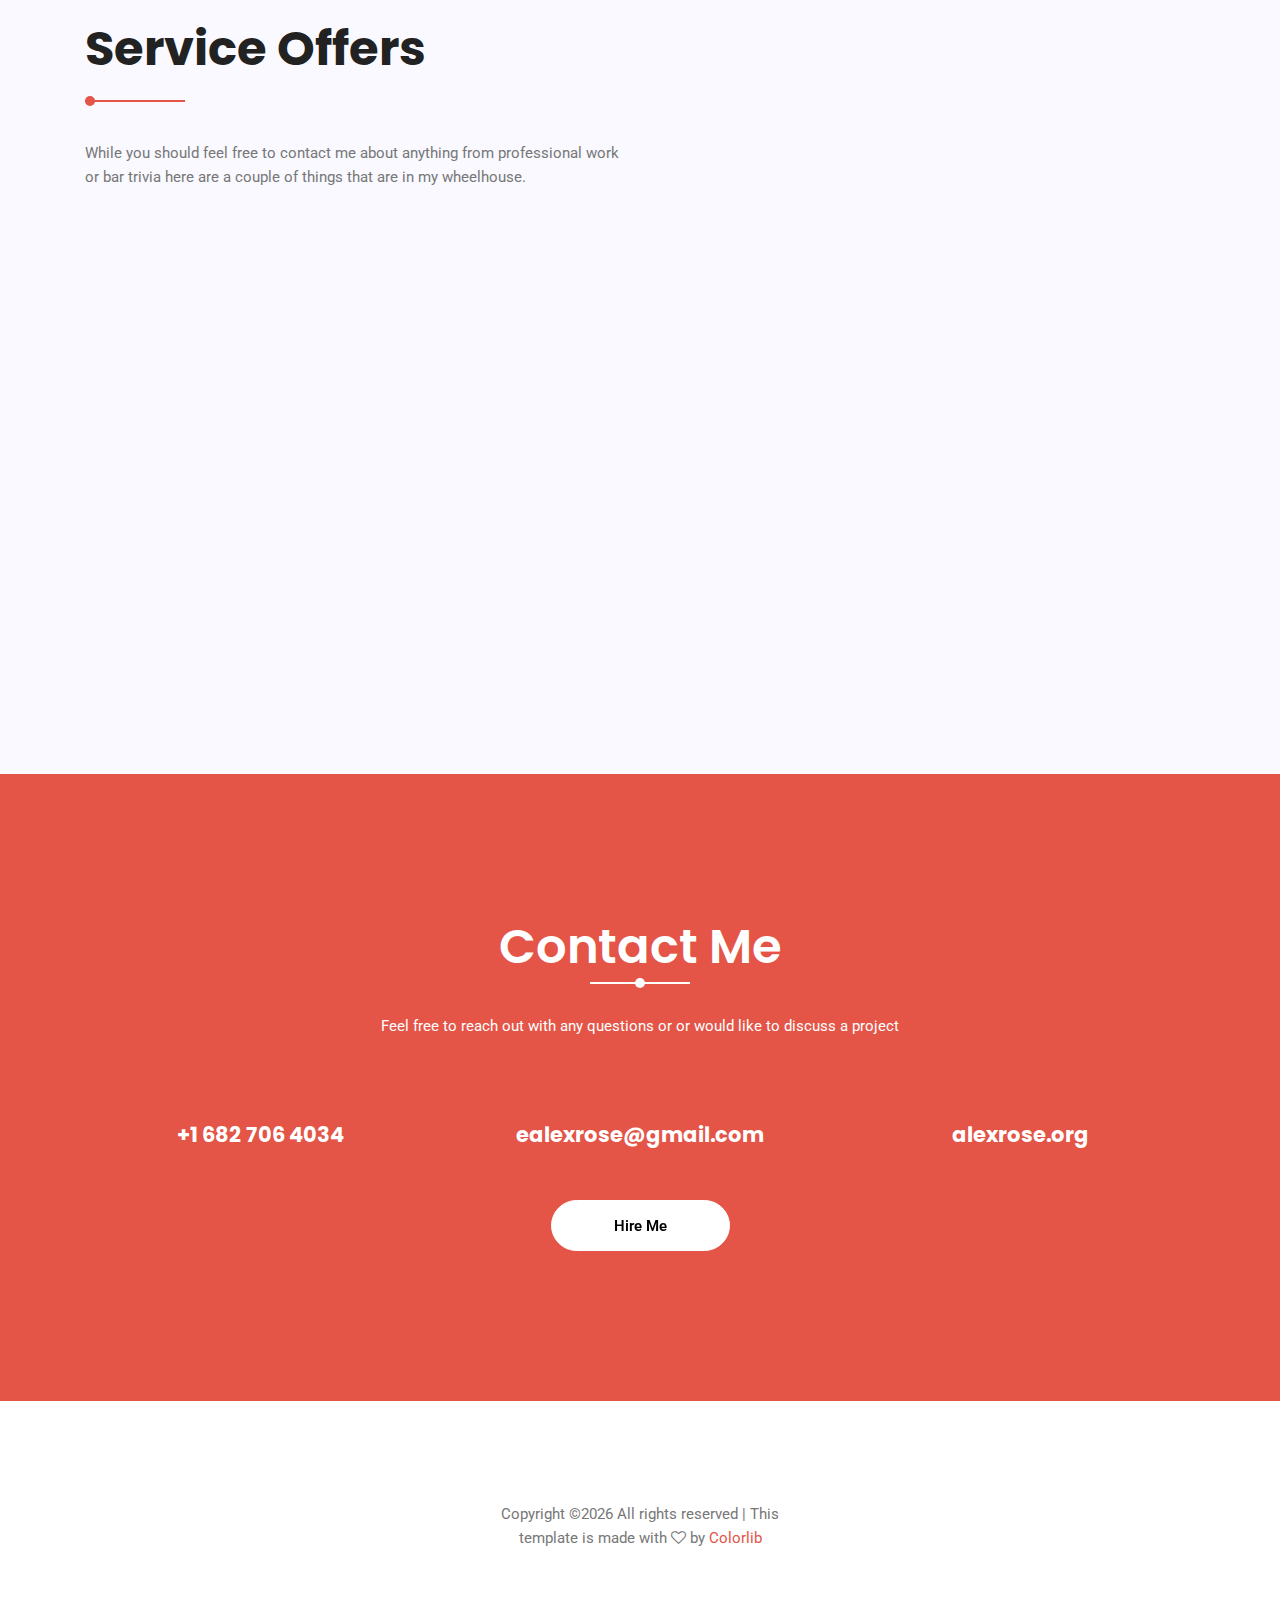
==== commit e8c77696: "updated job info" ====
--- a/index.html
+++ b/index.html
@@ -472,6 +472,28 @@
 
 
 			<div class="row">
+				<div class="col-lg-6">
+					<div class="single-job">
+						<div class="top-sec d-flex justify-content-between">
+							<div class="top-left">
+								<h4>Game Designer/Engineer</h4>
+								<p>Alula, Bryan</p>
+							</div>
+							<div class="top-right">
+								<a href="#" class="primary-btn" data-text="Mar' 2022 - Jul' 2023">
+									<span>M</span><span>a</span><span>r</span>
+									<span>'</span><span>20</span><span>22</span>
+									<span>-</span><span> </span>
+									<span>J</span><span>u</span><span>l</span>
+									<span>'</span><span>20</span><span>23</span>
+								</a>
+							</div>
+						</div>
+						<div class="bottom-sec wow fadeIn" data-wow-duration="2s">
+							Designed and Implemented mechanical prototypes for the Alula island vertical slice. Created optimization tools for the design and art team. Coordinated across the design, programming, art, and narrative teams. Wrote documentation for code, level design, and UI/UX design.
+						</div>
+					</div>
+				</div>
 
 				<div class="col-lg-6">
 					<div class="single-job">
@@ -481,9 +503,9 @@
 								<p>TYM Studio, Houston</p>
 							</div>
 							<div class="top-right">
-								<a href="#" class="primary-btn" data-text="Dec' 2020 - Oct' 2021">
+								<a href="#" class="primary-btn" data-text="Dec' 2019 - Oct' 2021">
 									<span>D</span><span>e</span><span>c</span>
-									<span>'</span><span>20</span><span>20</span>
+									<span>'</span><span>20</span><span>19</span>
 									<span>-</span><span> </span>
 									<span>O</span><span>c</span><span>t</span>
 									<span>'</span><span>20</span><span>21</span>
